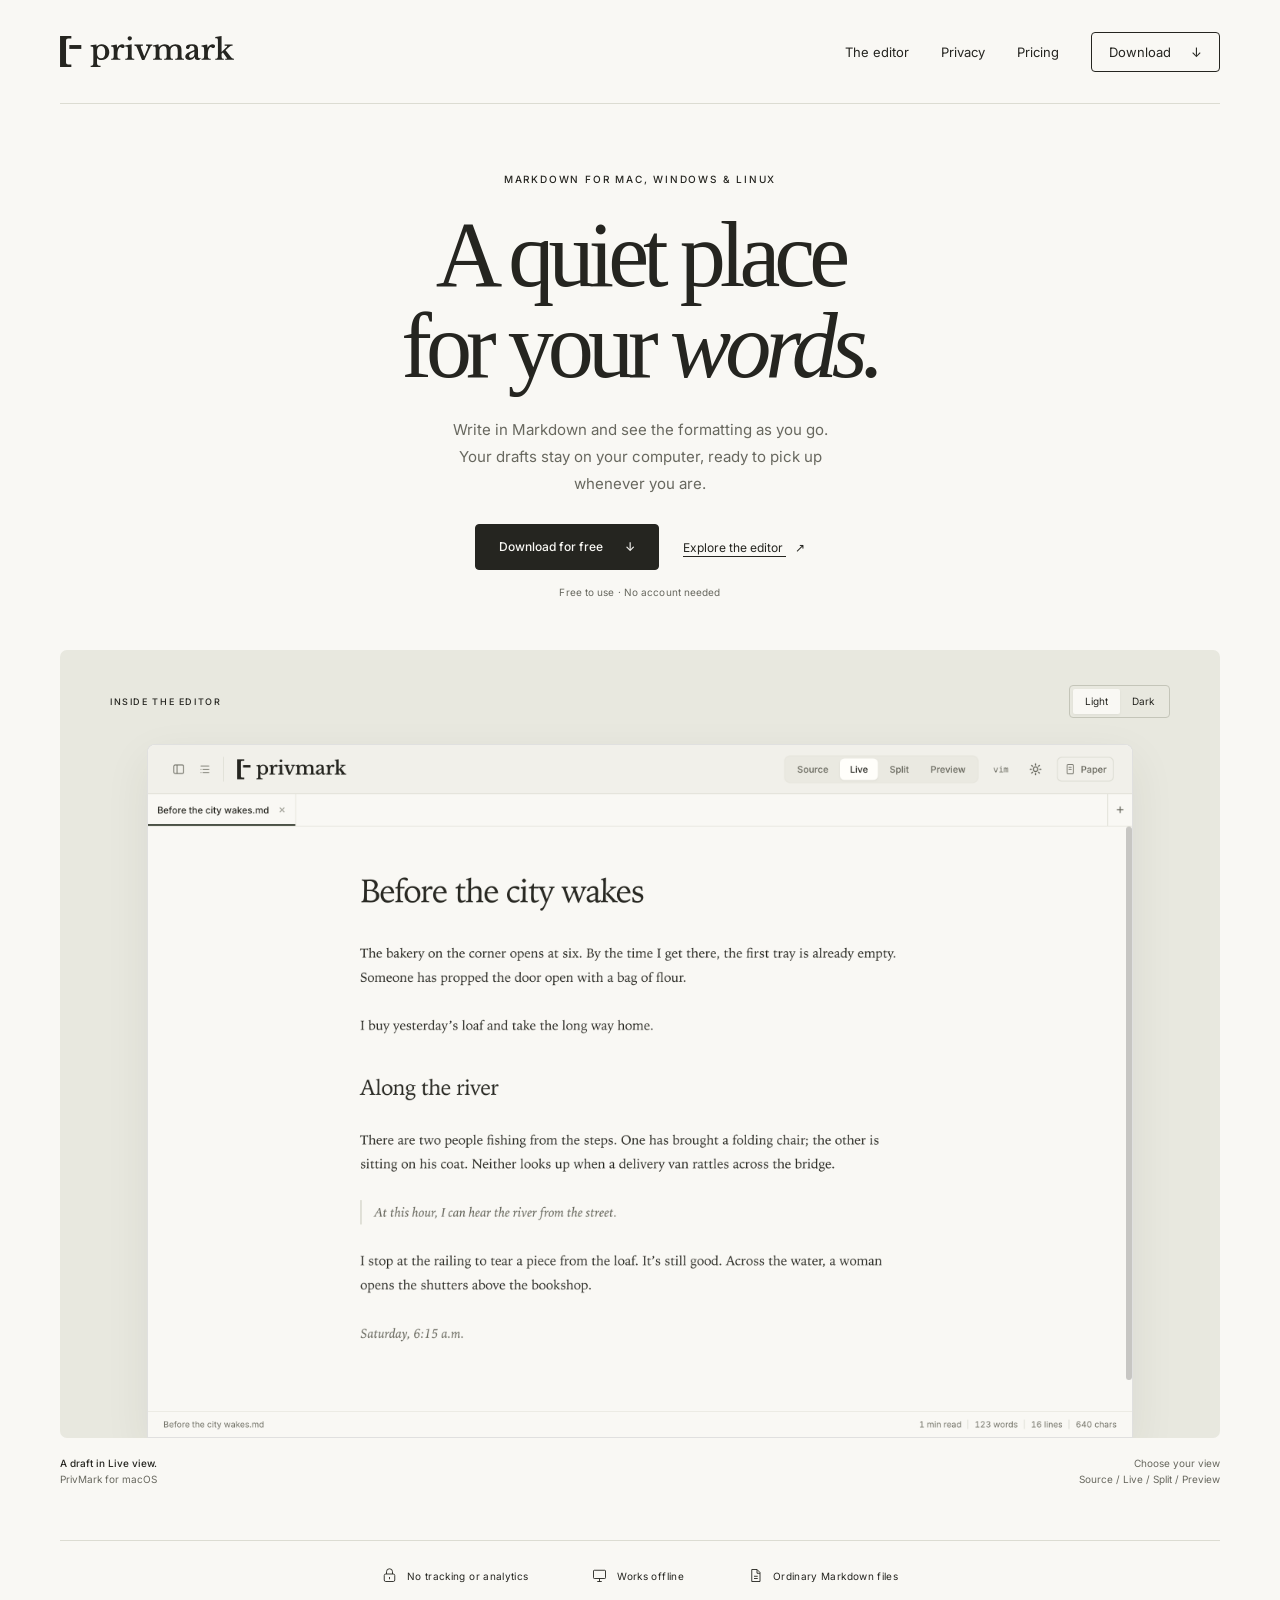
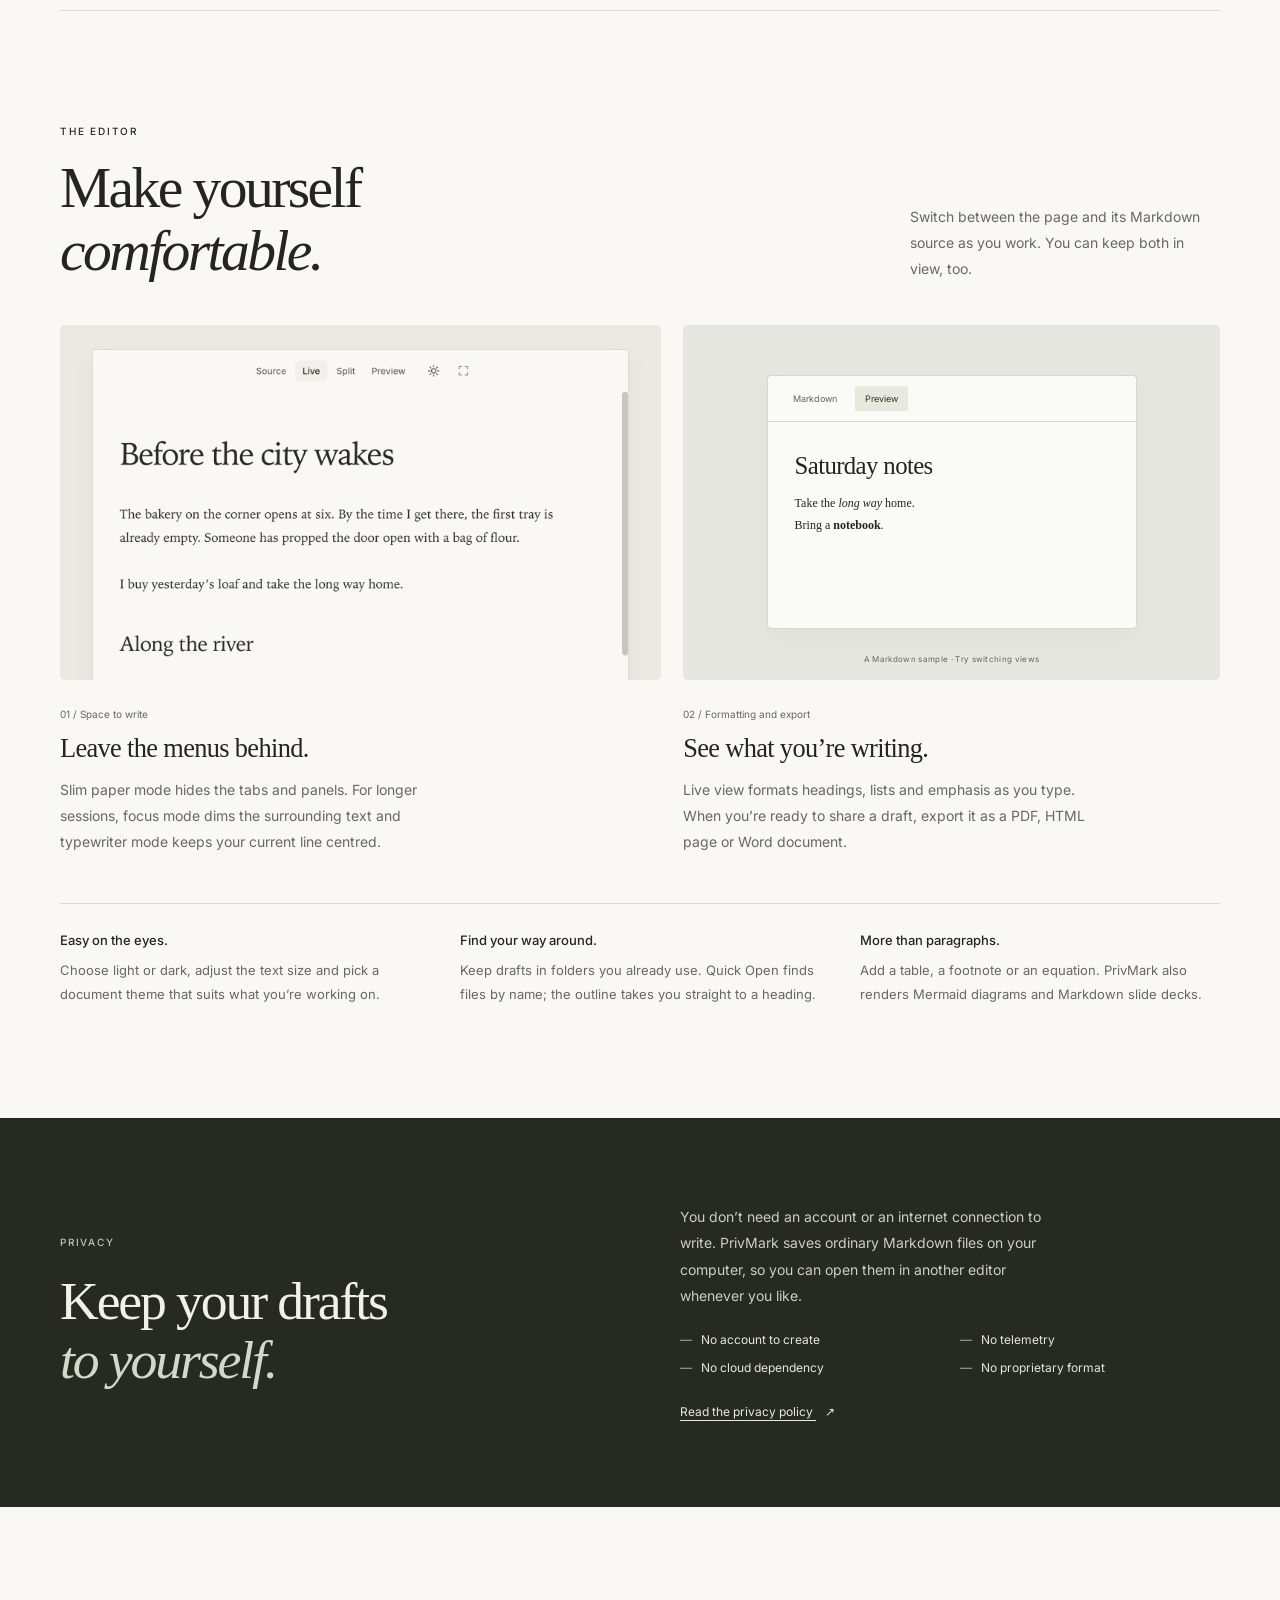
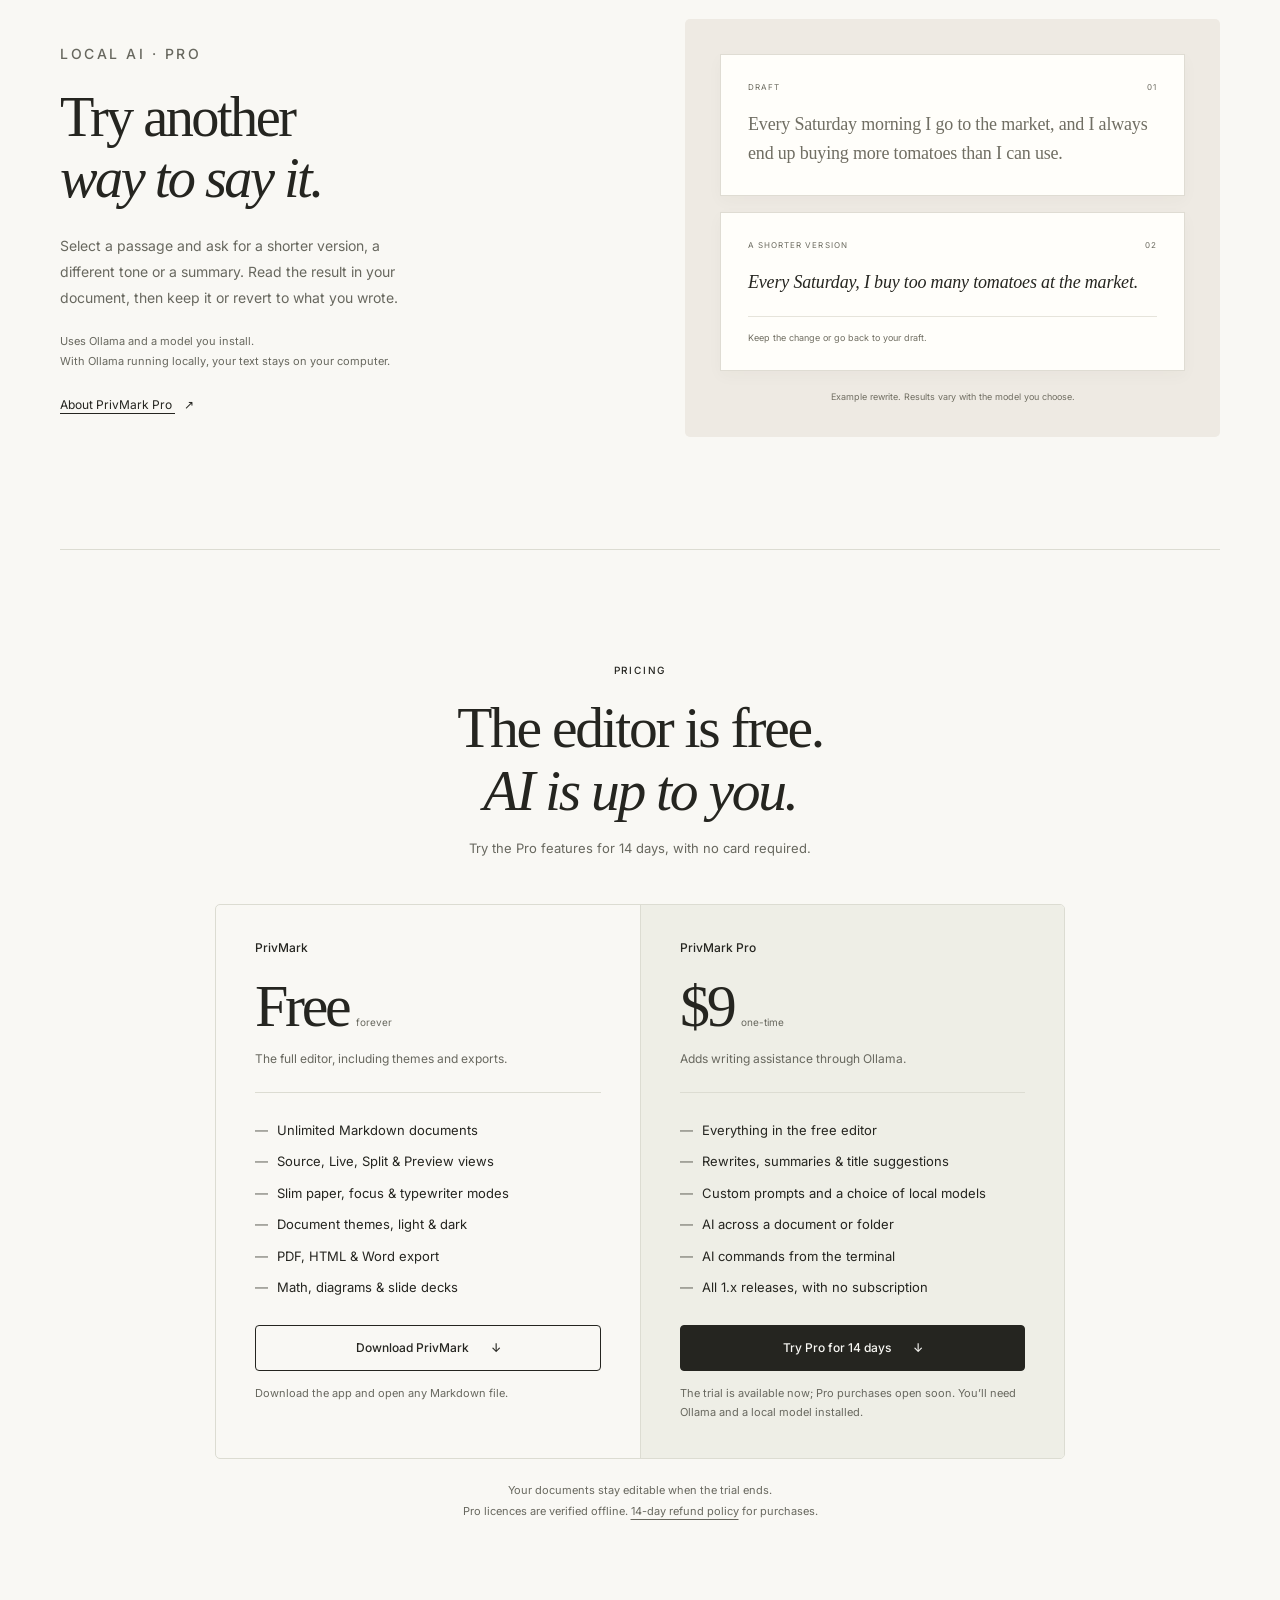
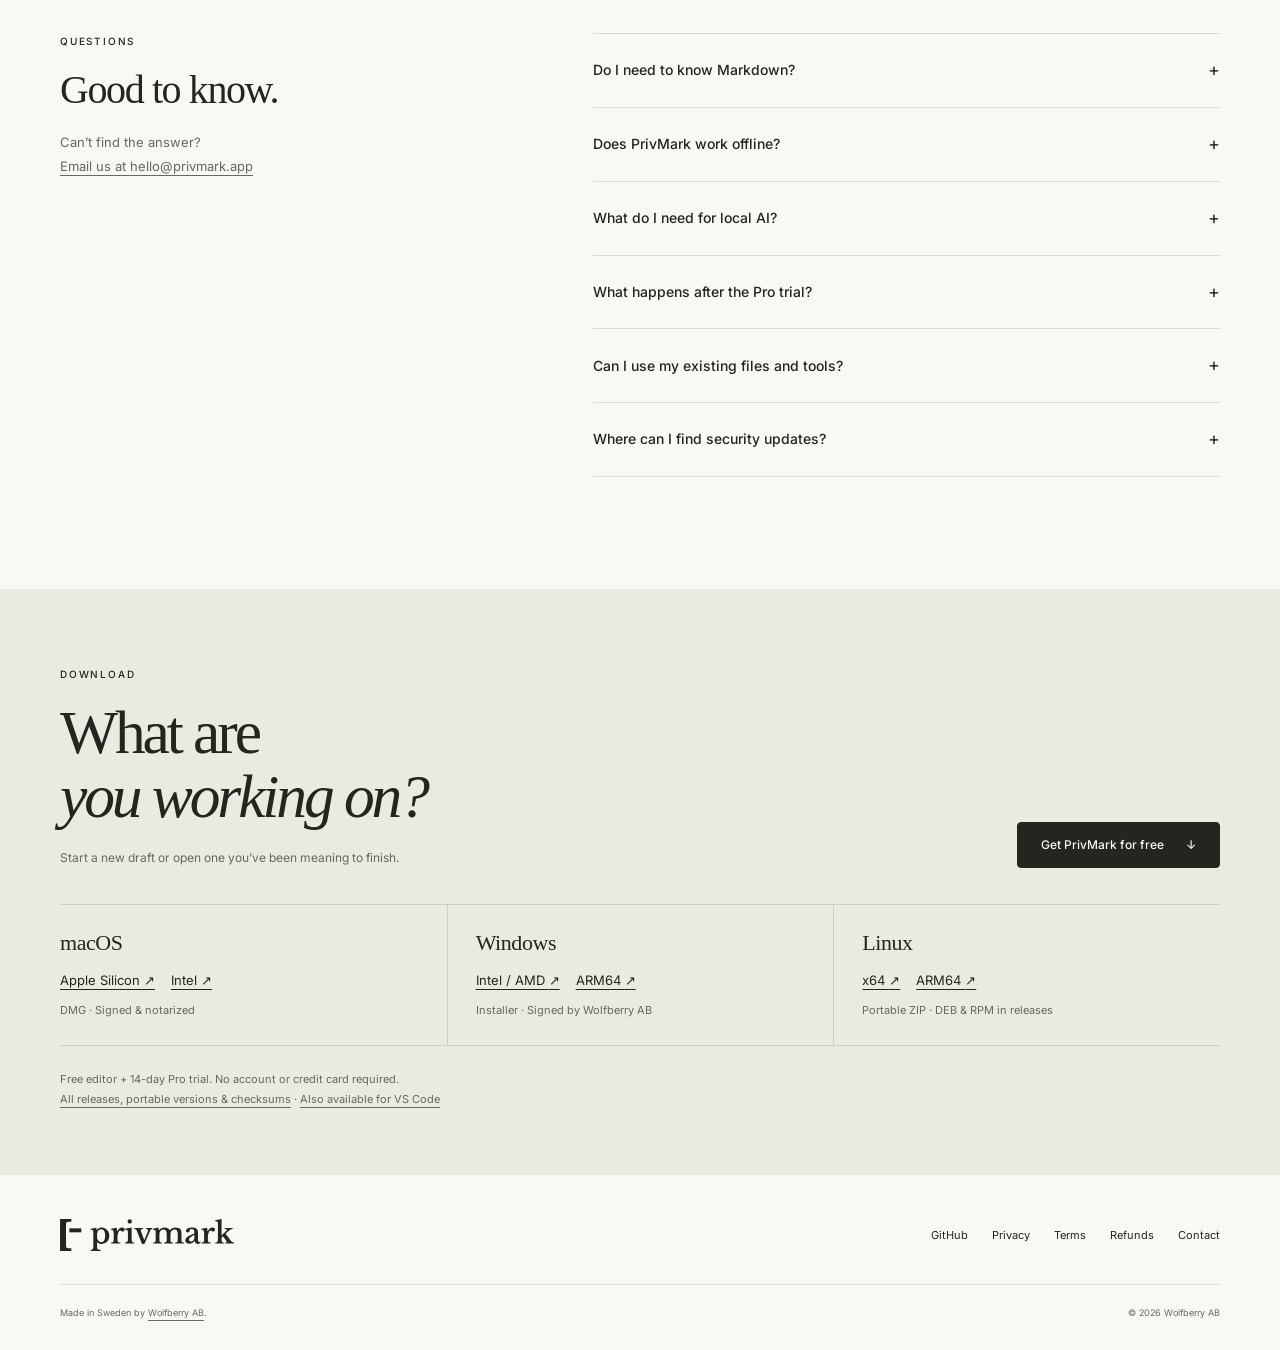
==== index.html @ 87a5cae6 "Sync public-repo from a2f15d739831266f4bbce74b3561d8403c4c623b" ====
<!DOCTYPE html>
<html lang="en">
<head>
  <meta charset="UTF-8">
  <meta name="viewport" content="width=device-width, initial-scale=1">
  <meta http-equiv="Content-Security-Policy" content="default-src 'self'; script-src 'self'; style-src 'self'; font-src 'self'; img-src 'self' data:; connect-src 'none'; base-uri 'self'; form-action 'self'; object-src 'none'">
  <meta name="referrer" content="strict-origin-when-cross-origin">
  <meta name="theme-color" content="#f9f8f4">
  <title>PrivMark — A quiet place for your words</title>
  <meta name="description" content="Write and edit Markdown in PrivMark, a free desktop editor for Mac, Windows and Linux. Live preview, PDF and Word export, and optional local AI. No account needed.">
  <!-- nosemgrep: html.security.audit.missing-integrity.missing-integrity -- Canonical metadata does not fetch a subresource. -->
  <link rel="canonical" href="https://privmark.app/">
  <link rel="icon" href="assets/favicon.svg" type="image/svg+xml">
  <link rel="icon" href="assets/favicon.ico" sizes="16x16 32x32 48x48">
  <link rel="apple-touch-icon" href="assets/apple-touch-icon.png" sizes="180x180">
  <link rel="stylesheet" href="assets/fonts.css">
  <link rel="stylesheet" href="assets/site.css">
  <link rel="preload" href="assets/fonts/inter-latin-400-normal.woff2" as="font" type="font/woff2" crossorigin>
  <meta property="og:type" content="website">
  <meta property="og:title" content="PrivMark — A quiet place for your words">
  <meta property="og:description" content="A free Markdown editor for Mac, Windows and Linux. See formatting as you write, keep your drafts on your computer, and export when you’re ready.">
  <meta property="og:url" content="https://privmark.app/">
  <meta property="og:image" content="https://privmark.app/assets/editor-social.png">
  <meta property="og:image:width" content="1200">
  <meta property="og:image:height" content="630">
  <meta property="og:image:alt" content="PrivMark in Live view on macOS, with a draft titled Before the city wakes.">
  <meta name="twitter:card" content="summary_large_image">
  <meta name="twitter:title" content="PrivMark — A quiet place for your words">
  <meta name="twitter:description" content="A free Markdown editor for Mac, Windows and Linux. See formatting as you write, keep your drafts on your computer, and export when you’re ready.">
  <meta name="twitter:image" content="https://privmark.app/assets/editor-social.png">
  <meta name="twitter:image:alt" content="PrivMark in Live view on macOS, with a draft titled Before the city wakes.">
  <script src="assets/site.js" defer></script>
</head>
<body>
  <a class="skip-link" href="#main">Skip to content</a>
  <header class="site-header wrap">
    <a class="wordmark" href="#" aria-label="PrivMark home"><img src="assets/privmark-logo.svg" alt="" width="174" height="32"></a>
    <nav class="header-links" aria-label="Main navigation">
      <a class="desktop-link" href="#writing">The editor</a>
      <a class="desktop-link" href="#privacy">Privacy</a>
      <a href="#pricing">Pricing</a>
      <a class="header-download" href="#download">Download <span aria-hidden="true">↓</span></a>
    </nav>
  </header>

  <main id="main">
    <section class="hero wrap" aria-labelledby="hero-title">
      <p class="eyebrow">Markdown for Mac, Windows &amp; Linux</p>
      <h1 id="hero-title">A quiet place<br>for your <em>words.</em></h1>
      <p class="intro">Write in Markdown and see the formatting as you go. Your drafts stay on your computer, ready to pick up whenever you are.</p>
      <div class="hero-actions">
        <a class="button" href="#download" data-primary-download><span data-download-label>Download for free</span><span aria-hidden="true">↓</span></a>
        <a class="text-link" href="#writing">Explore the editor <span aria-hidden="true">↗</span></a>
      </div>
      <p class="hero-note">Free to use · No account needed</p>
    </section>

    <figure class="product-figure wrap">
      <div class="product-stage" data-theme="light">
        <div class="stage-heading">
          <p class="eyebrow">Inside the editor</p>
          <div class="theme-controls" role="group" aria-label="Product screenshot appearance">
            <button type="button" data-editor-theme="light" aria-pressed="true" aria-controls="editor-image">Light</button>
            <button type="button" data-editor-theme="dark" aria-pressed="false" aria-controls="editor-image">Dark</button>
          </div>
        </div>
        <div class="editor-frame">
          <picture>
            <source id="editor-image-narrow" media="(max-width: 640px)" srcset="assets/editor-light-narrow.webp" width="640" height="800">
            <img id="editor-image" class="editor-image" src="assets/editor-light.webp" width="1280" height="900" fetchpriority="high" alt="PrivMark on macOS in light mode, editing Before the city wakes in Live view.">
          </picture>
        </div>
      </div>
      <figcaption class="product-caption">
        <span><strong>A draft in Live view.</strong><br>PrivMark for macOS</span>
        <span class="caption-right">Choose your view<br>Source / Live / Split / Preview</span>
      </figcaption>
    </figure>

    <div class="trust-strip wrap" aria-label="Made for your desktop">
      <p><svg viewBox="0 0 20 20" fill="none" stroke="currentColor" aria-hidden="true"><rect x="3" y="8" width="14" height="10" rx="2"/><path d="M6 8V5a4 4 0 0 1 8 0v3M10 12v3"/></svg>No tracking or analytics</p>
      <p><svg viewBox="0 0 20 20" fill="none" stroke="currentColor" aria-hidden="true"><rect x="2" y="3" width="16" height="11" rx="1"/><path d="M7 18h6M10 14v4"/></svg>Works offline</p>
      <p><svg viewBox="0 0 20 20" fill="none" stroke="currentColor" aria-hidden="true"><path d="M5 2h7l4 4v12H5zM12 2v5h4M8 11h5M8 14h5"/></svg>Ordinary Markdown files</p>
    </div>

    <section id="writing" class="section wrap" aria-labelledby="writing-title">
      <div class="section-heading">
        <div>
          <p class="eyebrow">The editor</p>
          <h2 id="writing-title">Make yourself<br><em>comfortable.</em></h2>
        </div>
        <p>Switch between the page and its Markdown source as you work. You can keep both in view, too.</p>
      </div>
      <div class="writing-grid">
        <article class="feature-story">
          <a class="feature-art paper-art" href="assets/paper-light.webp" aria-label="View the Slim paper screenshot at full size">
            <img src="assets/paper-light.webp" width="720" height="600" loading="lazy" alt="PrivMark in Slim paper mode, with a centred draft and only the view, appearance and exit controls above it.">
          </a>
          <div class="feature-copy">
            <p class="feature-number">01 / Space to write</p>
            <h3>Leave the menus behind.</h3>
            <p>Slim paper mode hides the tabs and panels. For longer sessions, focus mode dims the surrounding text and typewriter mode keeps your current line centred.</p>
          </div>
        </article>
        <article class="feature-story">
          <div class="feature-art modes-art">
            <div class="mode-paper">
              <div class="mode-tabs" role="group" aria-label="Writing sample format">
                <button type="button" data-sample-mode="source" aria-pressed="false" aria-controls="sample-source sample-preview">Markdown</button>
                <button type="button" data-sample-mode="preview" aria-pressed="true" aria-controls="sample-source sample-preview">Preview</button>
              </div>
              <div class="mode-content">
                <div id="sample-preview">
                  <h3>Saturday notes</h3>
                  <p>Take the <em>long way</em> home.</p>
                  <p>Bring a <strong>notebook</strong>.</p>
                </div>
                <div id="sample-source" hidden><pre># Saturday notes

Take the *long way* home.

Bring a **notebook**.</pre></div>
              </div>
            </div>
            <p class="sample-label">A Markdown sample · Try switching views</p>
          </div>
          <div class="feature-copy">
            <p class="feature-number">02 / Formatting and export</p>
            <h3>See what you’re writing.</h3>
            <p>Live view formats headings, lists and emphasis as you type. When you’re ready to share a draft, export it as a PDF, HTML page or Word document.</p>
          </div>
        </article>
      </div>
      <div class="small-features">
        <div><h3>Easy on the eyes.</h3><p>Choose light or dark, adjust the text size and pick a document theme that suits what you’re working on.</p></div>
        <div><h3>Find your way around.</h3><p>Keep drafts in folders you already use. Quick Open finds files by name; the outline takes you straight to a heading.</p></div>
        <div><h3>More than paragraphs.</h3><p>Add a table, a footnote or an equation. PrivMark also renders Mermaid diagrams and Markdown slide decks.</p></div>
      </div>
    </section>

    <section id="privacy" class="privacy-section" aria-labelledby="privacy-title">
      <div class="privacy-inner wrap">
        <div>
          <p class="eyebrow">Privacy</p>
          <h2 id="privacy-title">Keep your drafts<br><em>to yourself.</em></h2>
        </div>
        <div class="privacy-copy">
          <p>You don’t need an account or an internet connection to write. PrivMark saves ordinary Markdown files on your computer, so you can open them in another editor whenever you like.</p>
          <ul class="privacy-facts">
            <li>No account to create</li>
            <li>No telemetry</li>
            <li>No cloud dependency</li>
            <li>No proprietary format</li>
          </ul>
          <a class="text-link" href="privacy-policy.html">Read the privacy policy <span aria-hidden="true">↗</span></a>
        </div>
      </div>
    </section>

    <section class="section ai-section wrap" aria-labelledby="ai-title">
      <div class="ai-copy">
        <p class="eyebrow">Local AI · Pro</p>
        <h2 id="ai-title">Try another<br><em>way to say it.</em></h2>
        <p>Select a passage and ask for a shorter version, a different tone or a summary. Read the result in your document, then keep it or revert to what you wrote.</p>
        <p class="ai-note">Uses Ollama and a model you install.<br>With Ollama running locally, your text stays on your computer.</p>
        <a class="text-link" href="#pricing">About PrivMark Pro <span aria-hidden="true">↗</span></a>
      </div>
      <figure class="rewrite-art">
        <div class="rewrite-card">
          <div class="rewrite-label"><span>Draft</span><span>01</span></div>
          <p>Every Saturday morning I go to the market, and I always end up buying more tomatoes than I can use.</p>
        </div>
        <div class="rewrite-card rewrite-result">
          <div class="rewrite-label"><span>A shorter version</span><span>02</span></div>
          <p>Every Saturday, I buy too many tomatoes at the market.</p>
          <div class="rewrite-foot">Keep the change or go back to your draft.</div>
        </div>
        <figcaption class="rewrite-caption">Example rewrite. Results vary with the model you choose.</figcaption>
      </figure>
    </section>

    <section id="pricing" class="section pricing-section wrap" aria-labelledby="pricing-title">
      <span id="buy"></span>
      <div class="pricing-head">
        <p class="eyebrow">Pricing</p>
        <h2 id="pricing-title">The editor is free.<br><em>AI is up to you.</em></h2>
        <p>Try the Pro features for 14 days, with no card required.</p>
      </div>
      <div class="pricing-grid">
        <article class="price-card">
          <h3 class="price-title">PrivMark</h3>
          <p class="price">Free<small>forever</small></p>
          <p class="price-sub">The full editor, including themes and exports.</p>
          <ul class="price-list">
            <li>Unlimited Markdown documents</li>
            <li>Source, Live, Split &amp; Preview views</li>
            <li>Slim paper, focus &amp; typewriter modes</li>
            <li>Document themes, light &amp; dark</li>
            <li>PDF, HTML &amp; Word export</li>
            <li>Math, diagrams &amp; slide decks</li>
          </ul>
          <a class="button button-secondary" href="#download">Download PrivMark <span aria-hidden="true">↓</span></a>
          <p class="price-foot">Download the app and open any Markdown file.</p>
        </article>
        <article class="price-card" id="buy-pro">
          <h3 class="price-title">PrivMark Pro</h3>
          <p class="price">$9<small>one-time</small></p>
          <p class="price-sub">Adds writing assistance through Ollama.</p>
          <ul class="price-list">
            <li>Everything in the free editor</li>
            <li>Rewrites, summaries &amp; title suggestions</li>
            <li>Custom prompts and a choice of local models</li>
            <li>AI across a document or folder</li>
            <li>AI commands from the terminal</li>
            <li>All 1.x releases, with no subscription</li>
          </ul>
          <!-- Replace the trial CTA with the verified Polar checkout when sales open. -->
          <a class="button" href="#download">Try Pro for 14 days <span aria-hidden="true">↓</span></a>
          <p class="price-foot">The trial is available now; Pro purchases open soon. You’ll need Ollama and a local model installed.</p>
        </article>
      </div>
      <p class="pricing-detail">Your documents stay editable when the trial ends.<br>Pro licences are verified offline. <a href="refund.html">14-day refund policy</a> for purchases.</p>
    </section>

    <section class="section faq-section wrap" aria-labelledby="faq-title">
      <div class="faq-title">
        <p class="eyebrow">Questions</p>
        <h2 id="faq-title">Good to know.</h2>
        <p>Can’t find the answer?<br><a href="mailto:hello@privmark.app">Email us at hello@privmark.app</a></p>
      </div>
      <div class="faq-list">
        <details>
          <summary>Do I need to know Markdown?</summary>
          <p>A few basics help: <code># Heading</code> makes a heading, <code>*text*</code> adds italics and <code>- item</code> starts a list. Live view shows the formatting as you type. Switch to Source or Split whenever you want to see the markup.</p>
        </details>
        <details>
          <summary>Does PrivMark work offline?</summary>
          <p>Yes. You can write, edit and export without an internet connection. Automatic update checks can be turned off in Settings → Updates. Pro licences are checked on your computer and don’t need an activation server.</p>
        </details>
        <details>
          <summary>What do I need for local AI?</summary>
          <p>Install <a href="https://ollama.com/">Ollama</a> on your computer, download a model and open PrivMark’s AI panel. You’ll need Pro or the included 14-day trial. Downloading a model requires internet access; running it locally doesn’t. Speed and memory use depend on your model and computer.</p>
        </details>
        <details>
          <summary>What happens after the Pro trial?</summary>
          <p>You can keep writing, using themes and exporting documents for free. The AI features need a Pro licence once the trial ends. Pro purchases open soon at a one-time price of $9, covering all PrivMark 1.x releases.</p>
        </details>
        <details>
          <summary>Can I use my existing files and tools?</summary>
          <p>Yes. Open a Markdown file or a whole folder; there’s nothing to import or convert. PrivMark also has Vim keybindings, a <a href="https://marketplace.visualstudio.com/items?itemName=Wolfberry.privmark-markdown-editor">VS Code extension</a> and command-line tools for rendering documents, reading outlines and running Pro AI commands.</p>
        </details>
        <details id="security">
          <summary>Where can I find security updates?</summary>
          <p>Releases include SHA256 checksums. Windows installers are signed by Wolfberry AB; macOS builds are signed and notarized. If you disable automatic updates, follow the <a href="https://github.com/wolfberry-ab/privmark/security/advisories">security advisories</a> or <a href="https://github.com/wolfberry-ab/privmark/releases.atom">release feed</a>. Report a vulnerability to <a href="mailto:hello@privmark.app">hello@privmark.app</a>; we aim to acknowledge reports within 72 hours. Machine-readable contact details are in <a href=".well-known/security.txt">security.txt</a>.</p>
        </details>
      </div>
    </section>

    <section id="download" class="download-section" aria-labelledby="download-title">
      <div class="wrap">
        <div class="download-top">
          <div>
            <p class="eyebrow">Download</p>
            <h2 id="download-title">What are<br><em>you working on?</em></h2>
            <p>Start a new draft or open one you’ve been meaning to finish.</p>
          </div>
          <a class="button" href="https://github.com/wolfberry-ab/privmark/releases/latest">Get PrivMark for free <span aria-hidden="true">↓</span></a>
        </div>
        <div class="download-platforms">
          <div class="download-platform">
            <h3>macOS</h3>
            <ul>
              <li><a href="https://github.com/wolfberry-ab/privmark/releases/download/v1.17.0/PrivMark-darwin-arm64-1.17.0.dmg" data-asset="mac-arm">Apple Silicon <span aria-hidden="true">↗</span></a></li>
              <li><a href="https://github.com/wolfberry-ab/privmark/releases/download/v1.17.0/PrivMark-darwin-x64-1.17.0.dmg" data-asset="mac-intel">Intel <span aria-hidden="true">↗</span></a></li>
            </ul>
            <p>DMG · Signed &amp; notarized</p>
          </div>
          <div class="download-platform">
            <h3>Windows</h3>
            <ul>
              <li><a href="https://github.com/wolfberry-ab/privmark/releases/download/v1.17.0/PrivMark-Setup-1.17.0-x64.exe" data-asset="windows-x64">Intel / AMD <span aria-hidden="true">↗</span></a></li>
              <li><a href="https://github.com/wolfberry-ab/privmark/releases/download/v1.17.0/PrivMark-Setup-1.17.0-arm64.exe" data-asset="windows-arm">ARM64 <span aria-hidden="true">↗</span></a></li>
            </ul>
            <p>Installer · Signed by Wolfberry AB</p>
          </div>
          <div class="download-platform">
            <h3>Linux</h3>
            <ul>
              <li><a href="https://github.com/wolfberry-ab/privmark/releases/download/v1.17.0/PrivMark-linux-x64-1.17.0.zip" data-asset="linux-x64">x64 <span aria-hidden="true">↗</span></a></li>
              <li><a href="https://github.com/wolfberry-ab/privmark/releases/download/v1.17.0/PrivMark-linux-arm64-1.17.0.zip" data-asset="linux-arm">ARM64 <span aria-hidden="true">↗</span></a></li>
            </ul>
            <p>Portable ZIP · DEB &amp; RPM in releases</p>
          </div>
        </div>
        <p class="download-fineprint">Free editor + 14-day Pro trial. No account or credit card required.<br><a href="https://github.com/wolfberry-ab/privmark/releases">All releases, portable versions &amp; checksums</a> · <a href="https://marketplace.visualstudio.com/items?itemName=Wolfberry.privmark-markdown-editor">Also available for VS Code</a></p>
      </div>
    </section>
  </main>

  <footer class="site-footer wrap">
    <div class="footer-main">
      <a class="wordmark" href="#" aria-label="PrivMark home"><img src="assets/privmark-logo.svg" alt="" width="174" height="32"></a>
      <nav class="footer-links" aria-label="Footer navigation">
        <a href="https://github.com/wolfberry-ab/privmark">GitHub</a>
        <a href="privacy-policy.html">Privacy</a>
        <a href="terms.html">Terms</a>
        <a href="refund.html">Refunds</a>
        <a href="mailto:hello@privmark.app">Contact</a>
      </nav>
    </div>
    <div class="footer-bottom">
      <p>Made in Sweden by <a href="https://wolfberry.se">Wolfberry AB</a>.</p>
      <p>© 2026 Wolfberry AB</p>
    </div>
  </footer>
</body>
</html>
---- assets/fonts.css ----
@font-face {
  font-family: Inter;
  font-style: normal;
  font-weight: 400;
  font-display: swap;
  src: url('fonts/inter-latin-400-normal.woff2') format('woff2');
}
@font-face {
  font-family: Inter;
  font-style: normal;
  font-weight: 500;
  font-display: swap;
  src: url('fonts/inter-latin-500-normal.woff2') format('woff2');
}
@font-face {
  font-family: Inter;
  font-style: normal;
  font-weight: 600;
  font-display: swap;
  src: url('fonts/inter-latin-600-normal.woff2') format('woff2');
}

@font-face {
  font-family: Inter;
  font-style: normal;
  font-weight: 700;
  font-display: swap;
  src: url('fonts/inter-latin-700-normal.woff2') format('woff2');
}
---- assets/site.css ----
:root {
  color-scheme: light;
  --paper: #f9f8f4;
  --ink: #252520;
  --muted: #68685f;
  --line: #dcdcd2;
  --wash: #eeeee7;
  --serif: 'Iowan Old Style', 'Palatino Linotype', 'Book Antiqua', Georgia, serif;
  --sans: Inter, -apple-system, BlinkMacSystemFont, 'Segoe UI', sans-serif;
}

* { box-sizing: border-box; }
html { scroll-behavior: smooth; scroll-padding-top: 28px; }
body { margin: 0; background: var(--paper); color: var(--ink); font-family: var(--sans); -webkit-font-smoothing: antialiased; }
button, select, input { font: inherit; }
button, a { -webkit-tap-highlight-color: transparent; }
button { color: inherit; }
a { color: inherit; text-decoration-thickness: 1px; text-underline-offset: 4px; }
button { cursor: pointer; }
img, svg { display: block; max-width: 100%; }
figure, p, h1, h2, h3 { margin: 0; }
::selection { background: #dcded1; color: #252520; }
:focus-visible { outline: 2px solid var(--ink); outline-offset: 5px; }
[hidden] { display: none !important; }
.wrap { width: min(1160px, calc(100% - 96px)); margin-inline: auto; }
.eyebrow { font-size: .625rem; font-weight: 500; letter-spacing: .18em; line-height: 1.6; text-transform: uppercase; }
.serif { font-family: var(--serif); font-weight: 400; }
.muted { color: var(--muted); }
.skip-link { position: absolute; left: 24px; top: -80px; padding: 14px 20px; background: var(--ink); color: var(--paper); z-index: 20; }
.skip-link:focus { top: 16px; }

.site-header { min-height: 104px; display: flex; align-items: center; justify-content: space-between; border-bottom: 1px solid var(--line); gap: 32px; }
.wordmark { display: inline-flex; align-items: center; flex-shrink: 0; min-height: 44px; padding-block: 6px; text-decoration: none; }
.wordmark img { width: 174px; height: auto; }
.header-links { display: flex; align-items: center; gap: 32px; font-size: .8125rem; }
.header-links a { text-decoration: none; }
.header-links a:hover { text-decoration: underline; }
.header-links .header-download { border: 1px solid var(--ink); padding: 11px 17px; border-radius: 4px; }
.header-download span { margin-left: 16px; }

.hero { padding-block: 67px 52px; text-align: center; }
.hero h1 { font-family: var(--serif); font-weight: 400; font-size: clamp(4.3rem, 7.2vw, 6.75rem); line-height: .99; letter-spacing: -.065em; margin: 23px 0 24px; }
.hero h1 em { font-weight: 400; }
.hero .intro { font-size: .9375rem; line-height: 1.8; color: var(--muted); max-width: 390px; margin-inline: auto; }
.hero-actions { display: flex; align-items: center; justify-content: center; gap: 24px; margin-top: 27px; }
.button { display: inline-flex; align-items: center; justify-content: center; gap: 22px; min-height: 46px; padding: 13px 23px; border-radius: 4px; font-size: .75rem; font-weight: 500; line-height: 1.5; text-decoration: none; border: 1px solid var(--ink); background: var(--ink); color: var(--paper); transition: background-color .15s ease, transform .15s ease; }
.button:hover { background: #414139; transform: translateY(-1px); }
.button-secondary { background: transparent; color: var(--ink); }
.button-secondary:hover { background: #eaeae2; }
.text-link { font-size: .75rem; line-height: 1.6; }
.text-link span { display: inline-block; margin-left: 9px; }
.hero-note { font-size: .625rem; color: var(--muted); margin-top: 16px; letter-spacing: .01em; }

.product-stage { background: #e8e8df; padding: 35px 50px 0; border-radius: 7px; overflow: hidden; position: relative; }
.stage-heading { display: flex; justify-content: space-between; align-items: center; margin-bottom: 26px; }
.stage-heading .eyebrow { font-size: .5625rem; }
.theme-controls { display: flex; align-items: center; padding: 3px; border: 1px solid #c4c5b9; border-radius: 4px; }
.theme-controls button { background: transparent; border: 0; border-radius: 2px; font-size: .625rem; line-height: 1.5; padding: 5px 12px; }
.theme-controls button[aria-pressed='true'] { background: var(--paper); box-shadow: 0 1px 3px #2525200d; }
.editor-frame { max-width: 986px; margin: 0 auto; border: 1px solid #24252024; border-radius: 8px 8px 0 0; box-shadow: 0 16px 45px #35362914; overflow: hidden; background: white; }
.editor-image { width: 100%; height: auto; }
.editor-frame picture { display: block; }
.product-stage[data-theme='dark'] { background: #ddddD3; }
.product-caption { display: flex; justify-content: space-between; gap: 24px; padding: 17px 0; font-size: .625rem; color: var(--muted); line-height: 1.6; }
.product-caption strong { color: var(--ink); font-weight: 500; }
.product-caption .caption-right { text-align: right; }
.trust-strip { padding-block: 27px; display: flex; justify-content: center; gap: 64px; border-block: 1px solid var(--line); margin-top: 36px; }
.trust-strip p { font-size: .625rem; letter-spacing: .035em; display: flex; align-items: center; gap: 10px; }
.trust-strip svg { width: 15px; height: 15px; stroke-width: 1.2; }

.section { padding-block: 112px; }
.section-heading { display: flex; justify-content: space-between; align-items: flex-end; gap: 48px; margin-bottom: 43px; }
.section-heading h2 { font-family: var(--serif); font-size: clamp(2.5rem, 4.5vw, 4rem); font-weight: 400; letter-spacing: -.045em; line-height: 1.08; margin-top: 18px; }
.section-heading > p { max-width: 310px; font-size: .875rem; line-height: 1.85; color: var(--muted); }
.writing-grid { display: grid; grid-template-columns: 1.12fr 1fr; gap: 22px; }
.feature-story { min-width: 0; }
.feature-art { height: 355px; display: flex; align-items: center; justify-content: center; overflow: hidden; border-radius: 5px; position: relative; }
.paper-art { background: #eae9e2; padding: 24px 32px 0; align-items: flex-start; }
.paper-art img { width: 100%; height: auto; border: 1px solid var(--line); border-radius: 4px 4px 0 0; box-shadow: 0 8px 24px #3332210a; }
.modes-art { background: #e6e7e0; padding: 42px; }
.mode-paper { width: 100%; max-width: 370px; background: #fafbf6; box-shadow: 0 8px 24px #3332210a; border: 1px solid #d5d7cc; border-radius: 4px; }
.mode-tabs { display: flex; border-bottom: 1px solid #d5d7cc; padding: 10px 15px; gap: 8px; }
.mode-tabs button { border: 0; background: transparent; color: #62675c; font-size: .5625rem; padding: 7px 10px; border-radius: 2px; }
.mode-tabs button[aria-pressed='true'] { background: #e7e9df; color: #30372b; }
.mode-content { min-height: 206px; padding: 29px 27px; }
.mode-content h3 { font: 400 1.55rem/1.2 var(--serif); letter-spacing: -.025em; margin-bottom: 12px; }
.mode-content p { font: .75rem/1.8 var(--serif); }
.mode-content pre { margin: 0; font: .625rem/1.9 ui-monospace, SFMono-Regular, monospace; white-space: pre-wrap; }
.mode-content strong { font-weight: 600; }
.sample-label { position: absolute; bottom: 16px; left: 0; right: 0; text-align: center; font-size: .5rem; letter-spacing: .04em; color: #62675c; }
.feature-copy { padding: 25px 0 0; }
.feature-copy .feature-number { font-size: .625rem; color: var(--muted); margin-bottom: 10px; }
.feature-copy h3 { font: 400 1.65rem/1.2 var(--serif); letter-spacing: -.025em; margin-bottom: 12px; }
.feature-copy p { font-size: .875rem; line-height: 1.85; color: var(--muted); max-width: 405px; }
.small-features { display: grid; grid-template-columns: repeat(3, 1fr); gap: 40px; border-top: 1px solid var(--line); margin-top: 48px; padding-top: 28px; }
.small-features h3 { font-size: .8125rem; font-weight: 500; margin-bottom: 10px; }
.small-features p { font-size: .8125rem; color: var(--muted); line-height: 1.85; }

.privacy-section { background: #272923; color: #f2f1e9; padding-block: 86px; }
.privacy-inner { display: grid; grid-template-columns: 1fr 1fr; gap: 80px; align-items: center; }
.privacy-section .eyebrow { color: #c4c5ba; }
.privacy-section h2 { font: 400 clamp(2.7rem, 4.2vw, 3.8rem)/1.1 var(--serif); letter-spacing: -.04em; margin-top: 22px; }
.privacy-section h2 em { font-weight: 400; color: #d5d8c8; }
.privacy-copy > p { color: #cecec2; font-size: .875rem; line-height: 1.9; max-width: 385px; }
.privacy-facts { list-style: none; padding: 0; margin: 22px 0 25px; display: grid; grid-template-columns: 1fr 1fr; gap: 13px 20px; }
.privacy-facts li { font-size: .75rem; color: #e7e7db; }
.privacy-facts li::before { content: '—'; color: #a8ad98; margin-right: 9px; }
.privacy-section a { color: #e8e8dd; }
.privacy-section :focus-visible { outline-color: #f9f8f4; }

.ai-section { display: grid; grid-template-columns: 1fr 1fr; gap: 90px; align-items: center; }
.ai-copy h2 { font: 400 clamp(2.6rem, 4.4vw, 3.9rem)/1.08 var(--serif); letter-spacing: -.045em; margin: 20px 0 24px; }
.ai-copy > p { font-size: .875rem; color: var(--muted); line-height: 1.85; max-width: 355px; }
.ai-copy .ai-note { font-size: .6875rem; margin: 20px 0 22px; }
.rewrite-art { background: #eeeae3; padding: 35px; border-radius: 5px; }
.rewrite-card { background: #fffefa; border: 1px solid #dfdcd3; padding: 27px; box-shadow: 0 5px 15px #3c352908; }
.rewrite-card + .rewrite-card { margin-top: 16px; }
.rewrite-label { display: flex; align-items: center; justify-content: space-between; gap: 15px; color: #6c6b60; font-size: .5rem; letter-spacing: .13em; text-transform: uppercase; margin-bottom: 18px; }
.rewrite-card p { font: 1.125rem/1.6 var(--serif); letter-spacing: -.01em; }
.rewrite-card:first-child p { color: #706e63; }
.rewrite-result p { font-style: italic; }
.rewrite-foot { margin-top: 19px; padding-top: 15px; border-top: 1px solid #e6e4db; font-size: .5625rem; color: #706e62; }
.rewrite-caption { text-align: center; font-size: .5625rem; color: #706e62; margin-top: 20px; }

.pricing-section { border-top: 1px solid var(--line); }
.pricing-head { text-align: center; margin-bottom: 45px; }
.pricing-head h2 { font: 400 clamp(2.6rem, 4.5vw, 4rem)/1.1 var(--serif); letter-spacing: -.04em; margin: 18px 0 15px; }
.pricing-head > p:last-child { font-size: .8125rem; color: var(--muted); line-height: 1.7; }
.pricing-grid { display: grid; grid-template-columns: 1fr 1fr; max-width: 850px; margin-inline: auto; border: 1px solid var(--line); border-radius: 5px; overflow: hidden; }
.price-card { padding: 35px 39px; display: flex; flex-direction: column; }
.price-card + .price-card { border-left: 1px solid var(--line); background: #eeeee6; }
.price-title { font-size: .75rem; font-weight: 500; margin-bottom: 21px; }
.price { font-family: var(--serif); font-size: 3.75rem; letter-spacing: -.055em; line-height: 1; }
.price small { font-family: var(--sans); font-size: .625rem; letter-spacing: 0; color: var(--muted); margin-left: 8px; }
.price-sub { color: var(--muted); font-size: .75rem; margin-top: 13px; line-height: 1.7; }
.price-list { padding: 22px 0; margin: 22px 0 0; border-top: 1px solid var(--line); list-style: none; }
.price-list li { font-size: .8125rem; line-height: 1.65; padding-block: 5px; }
.price-list li::before { content: '—'; margin-right: 9px; color: var(--muted); }
.price-card .button { margin-top: auto; }
.price-foot { min-height: 39px; font-size: .6875rem; color: var(--muted); line-height: 1.7; margin-top: 13px; }
.pricing-detail { text-align: center; font-size: .6875rem; color: var(--muted); line-height: 1.85; margin-top: 21px; }

.faq-section { display: grid; grid-template-columns: .85fr 1.15fr; gap: 70px; padding-top: 0; }
.faq-title h2 { font: 400 2.5rem/1.15 var(--serif); letter-spacing: -.035em; margin: 18px 0; }
.faq-title > p:last-child { font-size: .8125rem; color: var(--muted); line-height: 1.8; }
.faq-list details { border-top: 1px solid var(--line); }
.faq-list details:last-child { border-bottom: 1px solid var(--line); }
.faq-list summary { list-style: none; cursor: pointer; display: flex; justify-content: space-between; align-items: center; gap: 25px; padding-block: 22px; font-size: .875rem; font-weight: 500; line-height: 1.6; }
.faq-list summary::-webkit-details-marker { display: none; }
.faq-list summary::after { content: '+'; font-size: 1.125rem; font-weight: 400; }
.faq-list details[open] summary::after { content: '−'; }
.faq-list details > p, .faq-list details > ul { font-size: .8125rem; color: var(--muted); line-height: 1.9; padding: 0 25px 22px 0; margin: 0; }
.faq-list details > ul { padding-left: 18px; }
.faq-list code { font-size: .6875rem; overflow-wrap: anywhere; }

.download-section { background: #eaeae1; padding-block: 77px 65px; }
.download-top { display: flex; align-items: flex-end; justify-content: space-between; gap: 40px; margin-bottom: 36px; }
.download-top h2 { font: 400 clamp(2.7rem, 4.8vw, 4.5rem)/1.05 var(--serif); letter-spacing: -.05em; margin: 18px 0; }
.download-top p:last-child { color: var(--muted); font-size: .75rem; line-height: 1.8; }
.download-platforms { display: grid; grid-template-columns: repeat(3, 1fr); border-block: 1px solid #cecec2; }
.download-platform { padding: 25px 28px 25px 0; }
.download-platform + .download-platform { padding-left: 28px; border-left: 1px solid #cecec2; }
.download-platform h3 { font: 400 1.375rem/1.2 var(--serif); letter-spacing: -.02em; margin-bottom: 12px; }
.download-platform ul { display: flex; flex-wrap: wrap; gap: 10px 16px; padding: 0; list-style: none; margin: 0; }
.download-platform a { font-size: .8125rem; line-height: 1.7; }
.download-platform p { margin-top: 11px; font-size: .6875rem; color: var(--muted); line-height: 1.6; }
.download-fineprint { margin-top: 23px; font-size: .6875rem; line-height: 1.9; color: var(--muted); }

.site-footer { padding-block: 38px 28px; }
.footer-main { display: flex; align-items: center; justify-content: space-between; gap: 30px; }
.footer-links { display: flex; gap: 24px; flex-wrap: wrap; }
.footer-links a { font-size: .6875rem; text-decoration: none; }
.footer-links a:hover { text-decoration: underline; }
.footer-bottom { display: flex; justify-content: space-between; gap: 25px; margin-top: 27px; padding-top: 20px; border-top: 1px solid var(--line); color: var(--muted); font-size: .5625rem; line-height: 1.8; }

@media (min-width: 1600px) {
  .wrap { width: min(1240px, calc(100% - 120px)); }
  .hero { padding-top: 82px; }
}
@media (max-width: 900px) {
  .wrap { width: calc(100% - 64px); }
  .header-links { gap: 24px; }
  .section { padding-block: 80px; }
  .section-heading { gap: 35px; }
  .section-heading > p { max-width: 240px; }
  .product-stage { padding-inline: 28px; }
  .trust-strip { gap: 30px; }
  .feature-art { height: 300px; }
  .paper-art { padding-inline: 20px; }
  .modes-art { padding: 23px; }
  .mode-tabs { gap: 0; }
  .mode-content { padding: 25px 20px; }
  .privacy-inner { gap: 45px; }
  .privacy-facts { grid-template-columns: 1fr; }
  .ai-section { gap: 45px; }
  .rewrite-art { padding: 25px; }
  .rewrite-card { padding: 23px; }
  .price-card { padding: 30px; }
  .faq-section { padding-top: 0; gap: 45px; }
}
@media (max-width: 640px) {
  html { scroll-padding-top: 20px; }
  .wrap { width: calc(100% - 40px); }
  .site-header { min-height: 80px; gap: 16px; }
  .wordmark img { width: 132px; }
  .header-links { gap: 17px; font-size: .6875rem; }
  .header-links .desktop-link { display: none; }
  .header-links .header-download { padding: 9px 12px; }
  .header-download span { margin-left: 7px; }
  .hero { padding-block: 48px 35px; }
  .hero h1 { font-size: clamp(3.6rem, 12.6vw, 5rem); margin-block: 21px; letter-spacing: -.065em; }
  .hero .intro { font-size: .8125rem; max-width: 290px; line-height: 1.8; }
  .hero-actions { gap: 19px; margin-top: 25px; }
  .button { padding-inline: 17px; font-size: .6875rem; min-height: 45px; gap: 14px; }
  .text-link { font-size: .6875rem; }
  .hero-note { font-size: .5625rem; }
  .product-stage { padding: 19px 16px 0; }
  .stage-heading { margin-bottom: 17px; gap: 12px; }
  .stage-heading .eyebrow { font-size: .5rem; letter-spacing: .08em; }
  .theme-controls button { padding: 6px 8px; font-size: .5625rem; }
  .editor-frame { width: 100%; margin-left: 0; }
  .product-caption { padding-block: 13px; font-size: .5625rem; gap: 20px; }
  .product-caption > span { max-width: 170px; }
  .product-caption .caption-right { max-width: 140px; }
  .trust-strip { margin-top: 23px; padding-block: 23px; display: grid; grid-template-columns: 1fr 1fr; gap: 17px 20px; }
  .trust-strip p { font-size: .5625rem; gap: 8px; }
  .trust-strip p:last-child { grid-column: 1 / -1; justify-self: center; }
  .section { padding-block: 68px; }
  .section-heading { display: block; margin-bottom: 30px; }
  .section-heading h2 { font-size: 2.7rem; }
  .section-heading > p { max-width: 330px; margin-top: 20px; font-size: .875rem; }
  .writing-grid { grid-template-columns: 1fr; gap: 35px; }
  .feature-art { height: 310px; }
  .paper-art { padding: 18px 16px 0; }
  .feature-copy { padding-top: 21px; }
  .feature-copy h3 { font-size: 1.6rem; }
  .feature-copy p { font-size: .875rem; }
  .small-features { grid-template-columns: 1fr; gap: 25px; margin-top: 35px; }
  .small-features p { max-width: 310px; }
  .privacy-section { padding-block: 62px; }
  .privacy-inner { grid-template-columns: 1fr; gap: 30px; }
  .privacy-section h2 { font-size: 2.9rem; }
  .privacy-copy > p { font-size: .875rem; }
  .privacy-facts { grid-template-columns: 1fr 1fr; gap: 15px 10px; }
  .privacy-facts li { font-size: .625rem; }
  .ai-section { grid-template-columns: 1fr; gap: 32px; }
  .ai-copy h2 { font-size: 2.8rem; }
  .ai-copy > p { font-size: .875rem; }
  .rewrite-art { padding: 27px; }
  .pricing-head { margin-bottom: 30px; }
  .pricing-head h2 { font-size: 2.8rem; }
  .pricing-head > p:last-child { font-size: .75rem; }
  .pricing-grid { grid-template-columns: 1fr; }
  .price-card { padding: 30px; }
  .price-card + .price-card { border-left: 0; border-top: 1px solid var(--line); }
  .price-list li { font-size: .75rem; }
  .price-foot { font-size: .625rem; }
  .faq-section { grid-template-columns: 1fr; padding-top: 0; gap: 28px; }
  .faq-title h2 { font-size: 2.4rem; }
  .faq-list summary { min-height: 64px; }
  .download-section { padding-block: 58px 40px; }
  .download-top { display: block; margin-bottom: 29px; }
  .download-top h2 { font-size: 3.3rem; }
  .download-top > .button { margin-top: 25px; }
  .download-platforms { grid-template-columns: 1fr; }
  .download-platform, .download-platform + .download-platform { padding: 22px 0; border-left: 0; }
  .download-platform + .download-platform { border-top: 1px solid #cecec2; }
  .download-platform ul { gap: 20px; }
  .download-platform a { font-size: .75rem; }
  .download-platform p, .download-fineprint { font-size: .625rem; }
  .footer-main { align-items: flex-start; }
  .footer-links { max-width: 150px; gap: 15px 20px; justify-content: flex-end; }
  .footer-bottom { flex-direction: column; gap: 8px; font-size: .5625rem; }
}
@media (max-width: 360px) {
  .header-links > a[href='#pricing'] { display: none; }
  .header-download { white-space: nowrap; }
  .hero h1 { font-size: 3rem; }
  .hero-actions { flex-direction: column; gap: 17px; }
  .hero-actions .button { min-width: 180px; }
  .stage-heading .eyebrow { max-width: 110px; }
}
@media (prefers-reduced-motion: reduce) {
  html { scroll-behavior: auto; }
  *, *::before, *::after { transition: none !important; animation: none !important; }
}
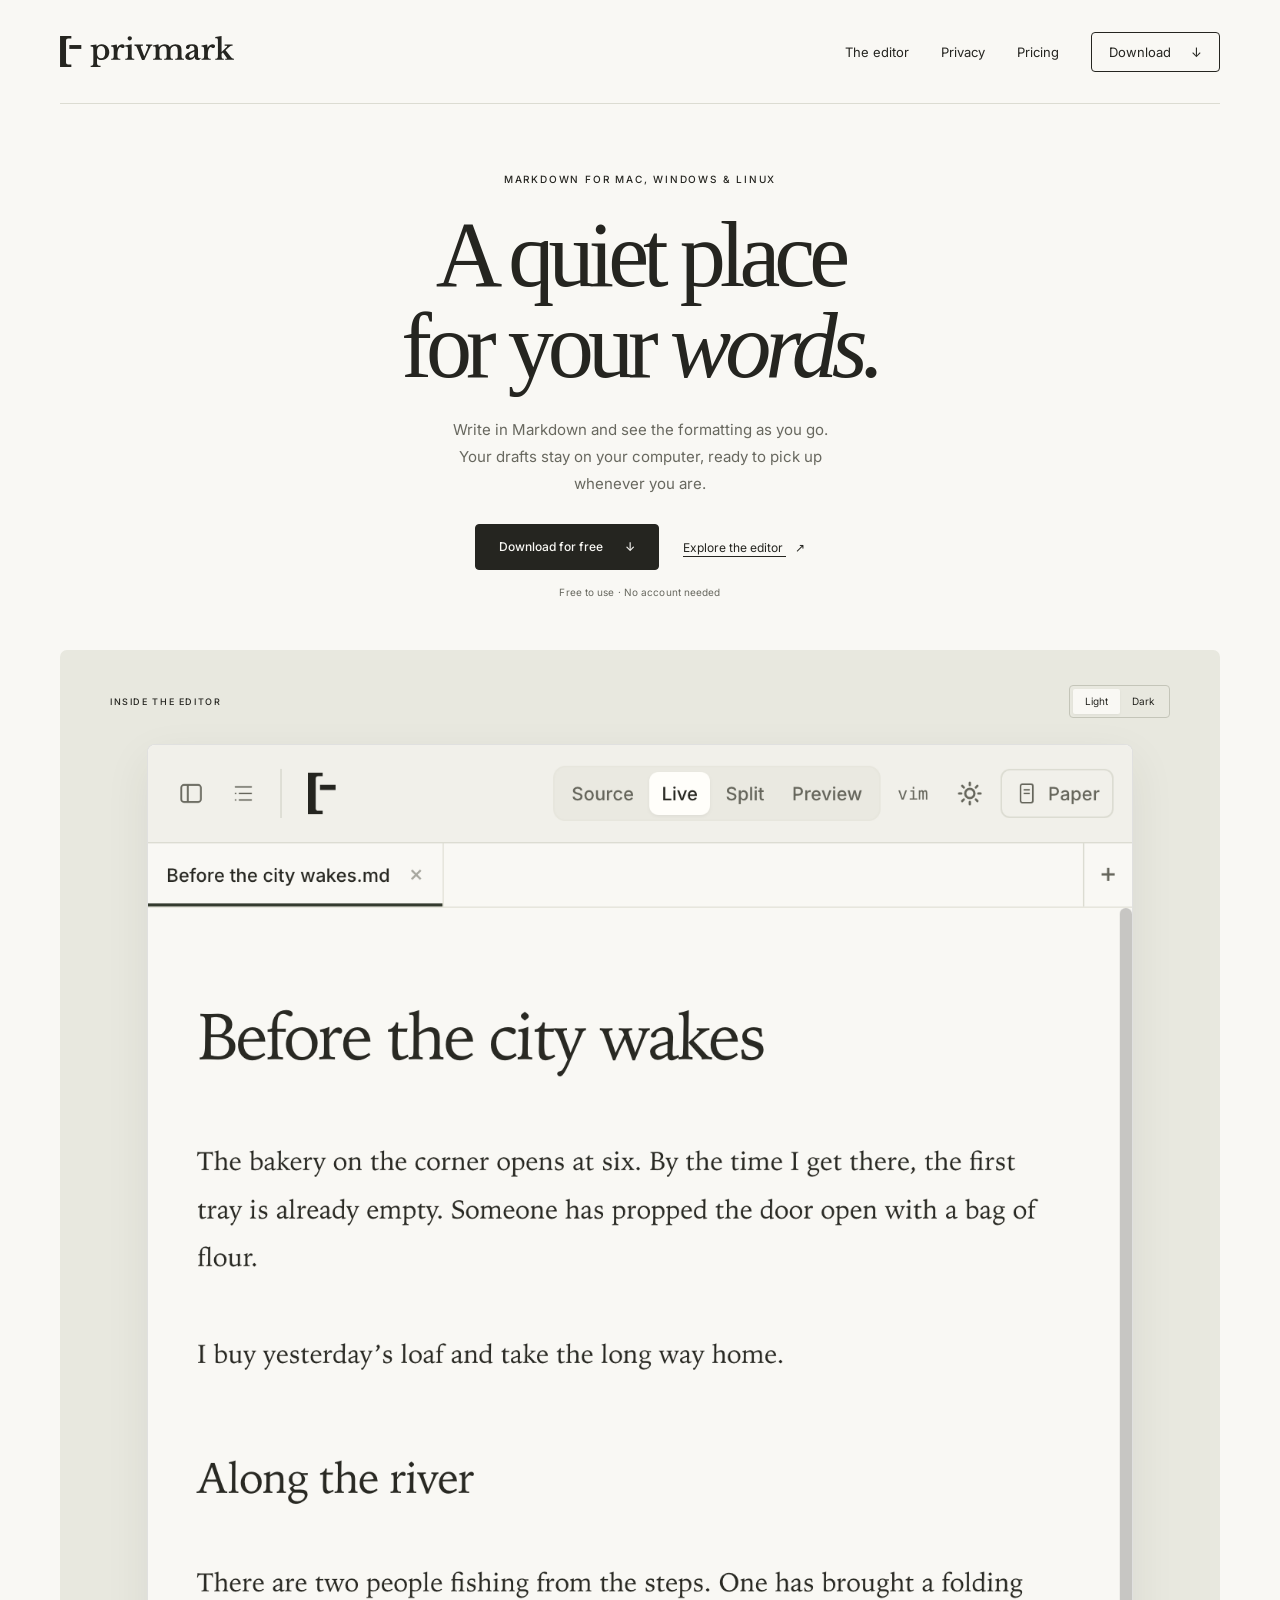
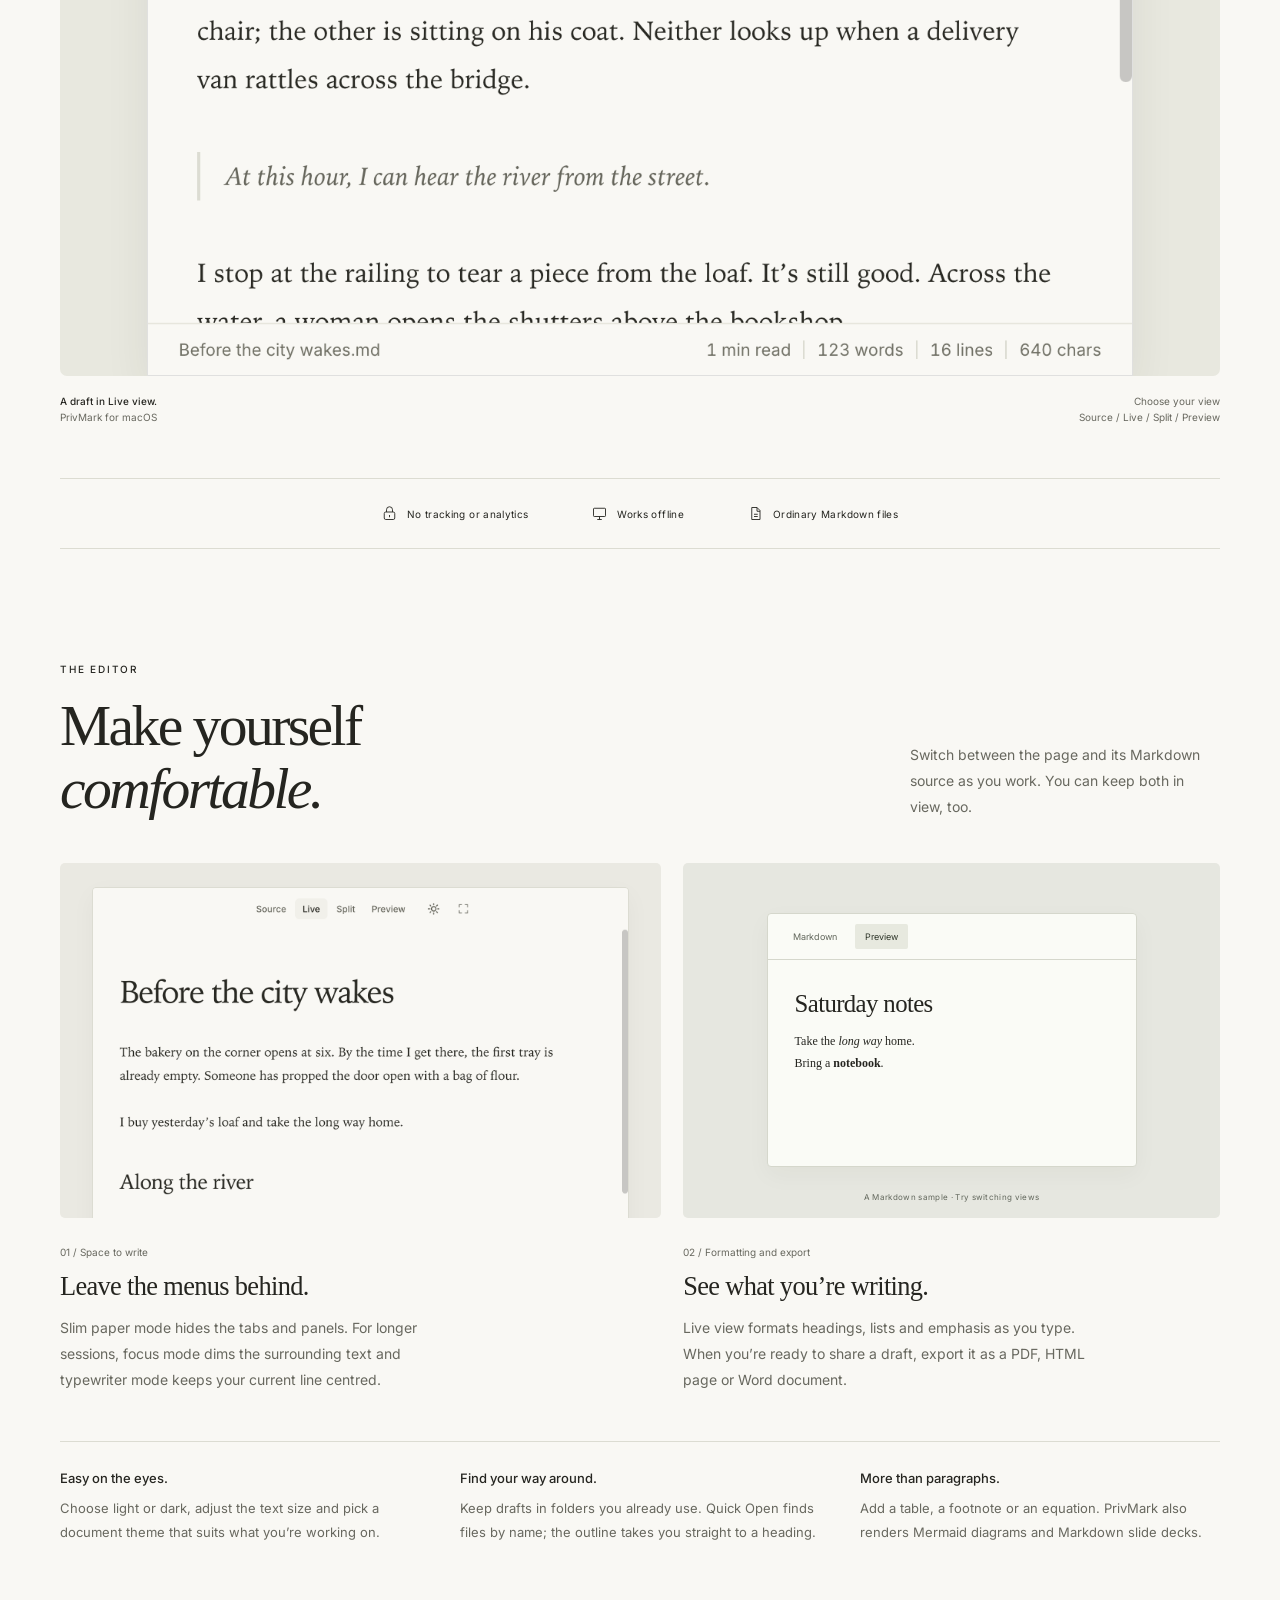
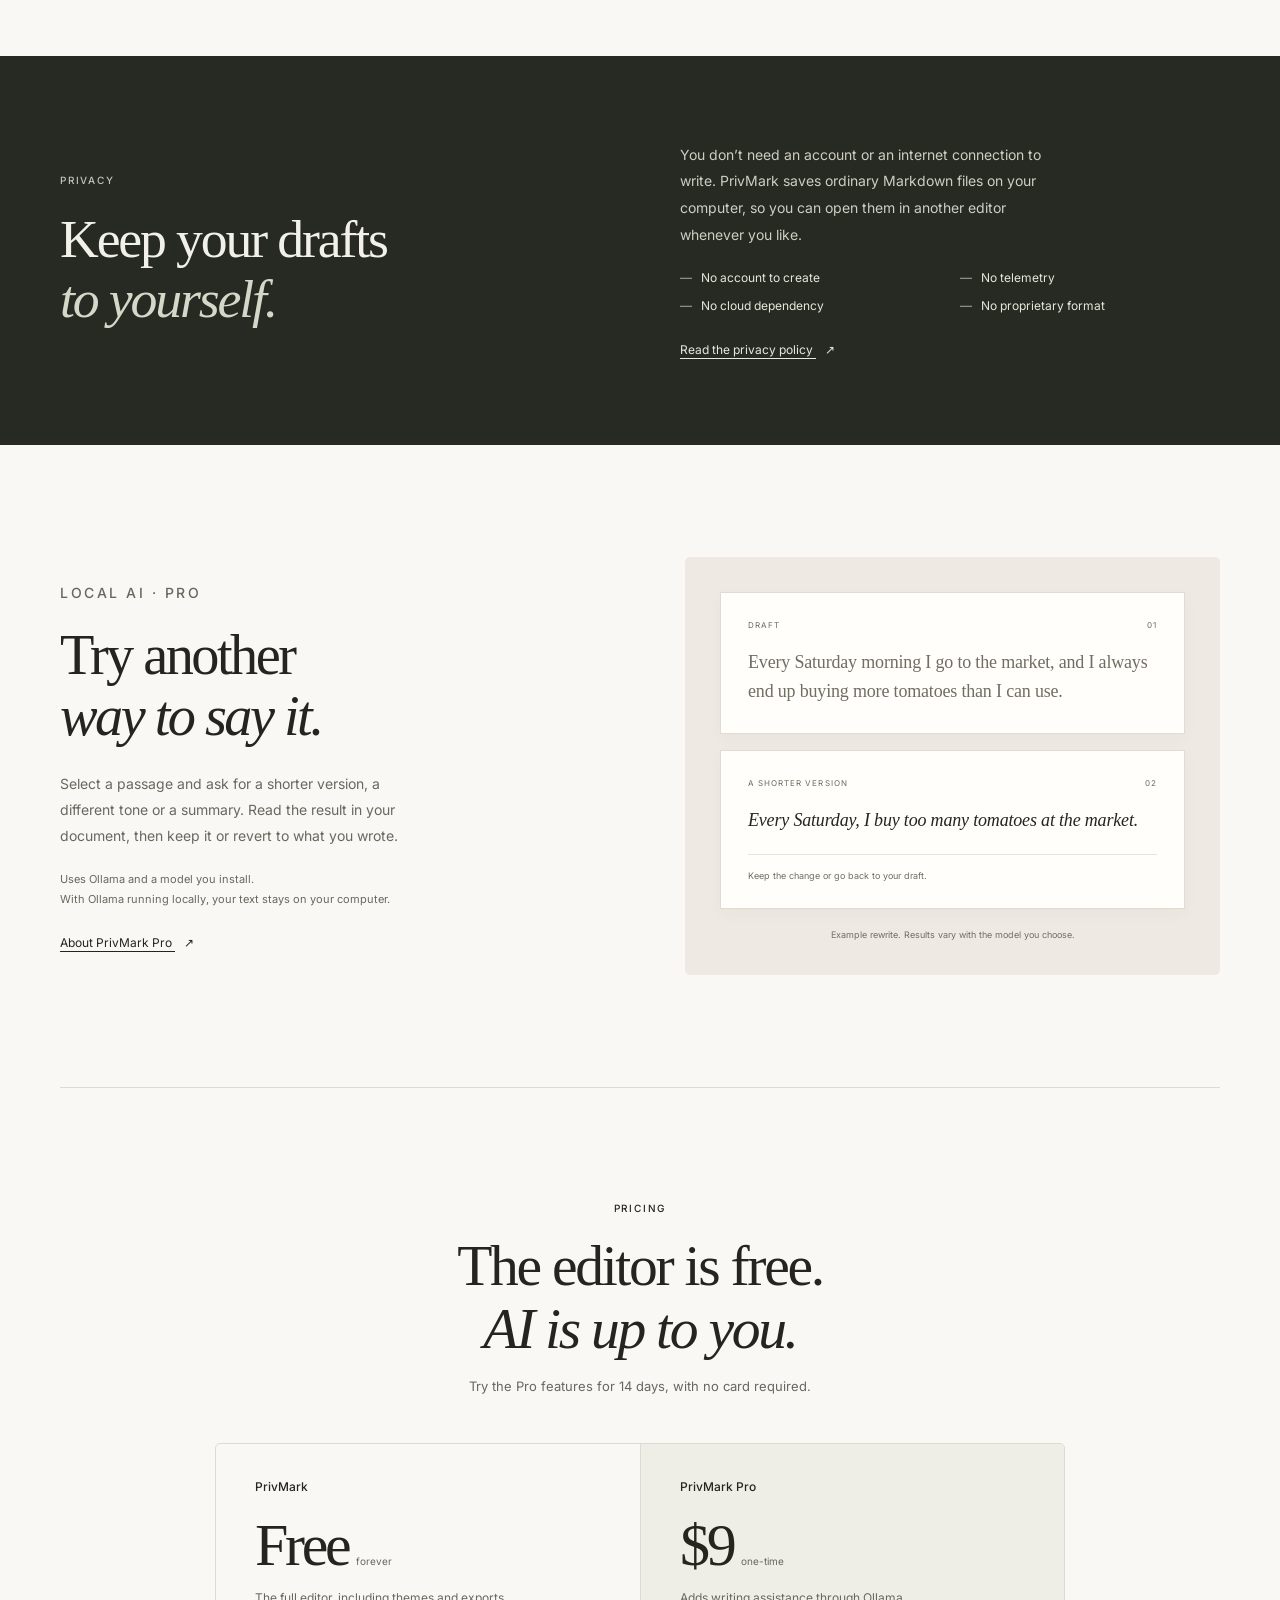
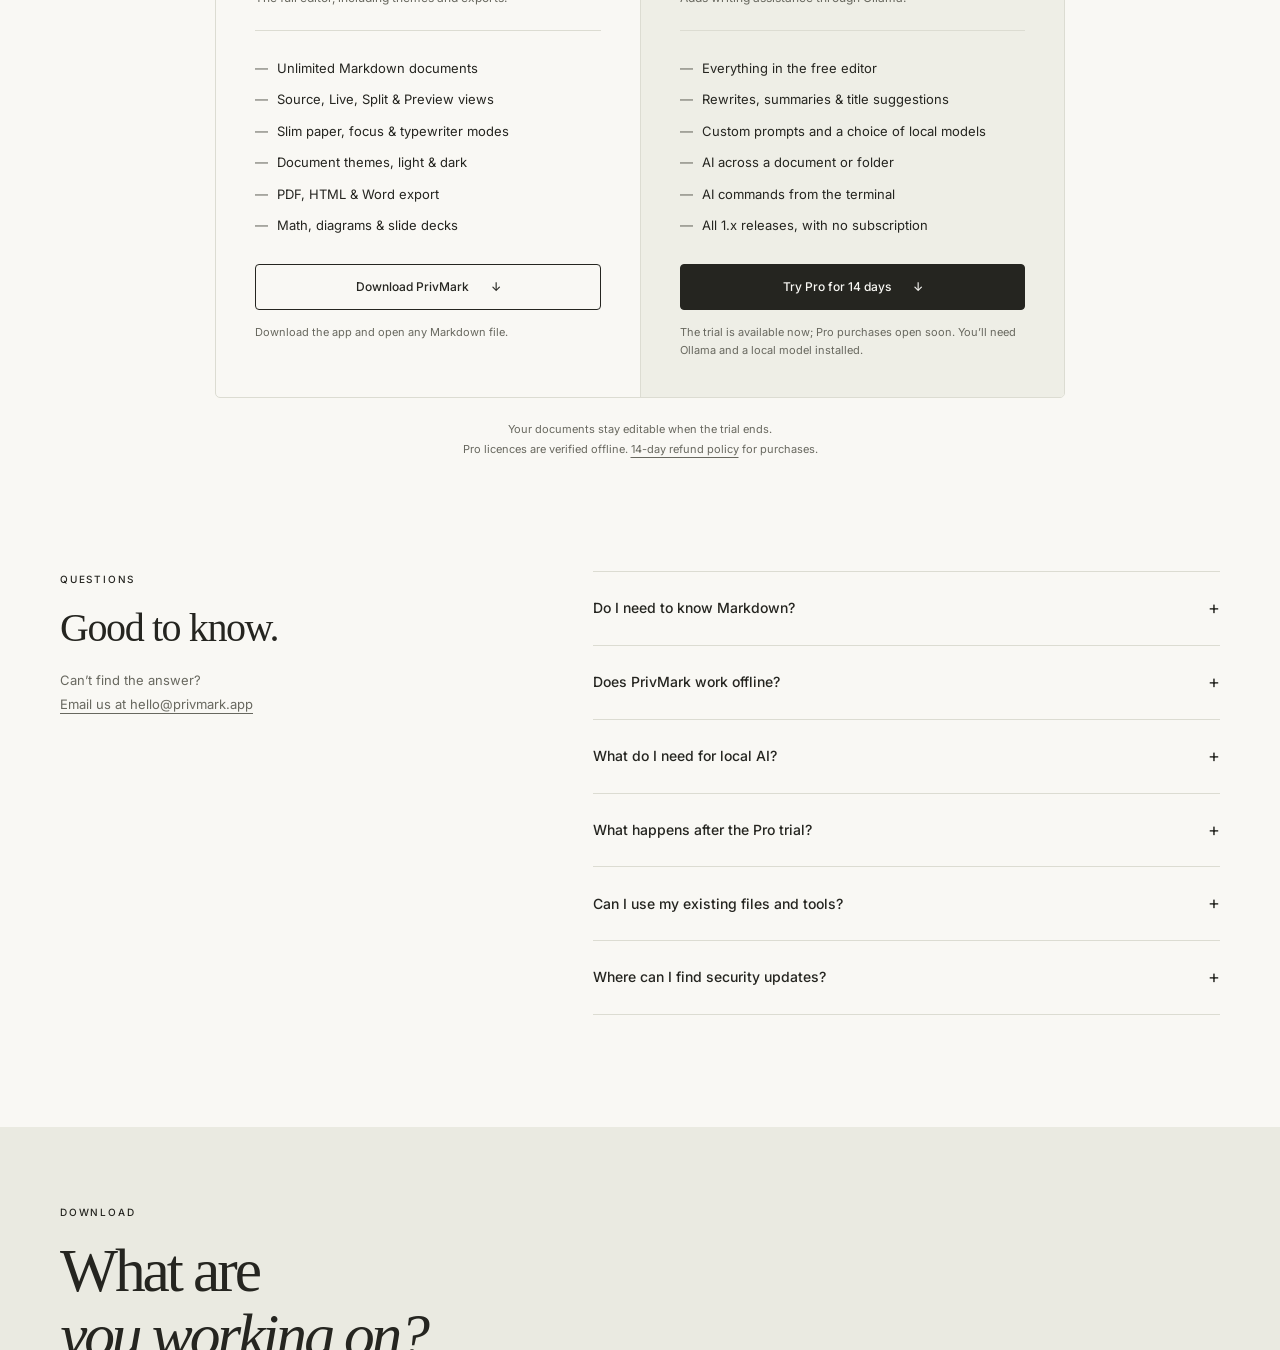
==== commit b978a0cc: "Sync public-repo from baa12da53b0d70f5b90b66046e6d7159b257ada6" ====
--- a/index.html
+++ b/index.html
@@ -270,24 +270,24 @@
           <div class="download-platform">
             <h3>macOS</h3>
             <ul>
-              <li><a href="https://github.com/wolfberry-ab/privmark/releases/download/v1.17.0/PrivMark-darwin-arm64-1.17.0.dmg" data-asset="mac-arm">Apple Silicon <span aria-hidden="true">↗</span></a></li>
-              <li><a href="https://github.com/wolfberry-ab/privmark/releases/download/v1.17.0/PrivMark-darwin-x64-1.17.0.dmg" data-asset="mac-intel">Intel <span aria-hidden="true">↗</span></a></li>
+              <li><a href="https://github.com/wolfberry-ab/privmark/releases/download/v1.18.0/PrivMark-darwin-arm64-1.18.0.dmg" data-asset="mac-arm">Apple Silicon <span aria-hidden="true">↗</span></a></li>
+              <li><a href="https://github.com/wolfberry-ab/privmark/releases/download/v1.18.0/PrivMark-darwin-x64-1.18.0.dmg" data-asset="mac-intel">Intel <span aria-hidden="true">↗</span></a></li>
             </ul>
             <p>DMG · Signed &amp; notarized</p>
           </div>
           <div class="download-platform">
             <h3>Windows</h3>
             <ul>
-              <li><a href="https://github.com/wolfberry-ab/privmark/releases/download/v1.17.0/PrivMark-Setup-1.17.0-x64.exe" data-asset="windows-x64">Intel / AMD <span aria-hidden="true">↗</span></a></li>
-              <li><a href="https://github.com/wolfberry-ab/privmark/releases/download/v1.17.0/PrivMark-Setup-1.17.0-arm64.exe" data-asset="windows-arm">ARM64 <span aria-hidden="true">↗</span></a></li>
+              <li><a href="https://github.com/wolfberry-ab/privmark/releases/download/v1.18.0/PrivMark-Setup-1.18.0-x64.exe" data-asset="windows-x64">Intel / AMD <span aria-hidden="true">↗</span></a></li>
+              <li><a href="https://github.com/wolfberry-ab/privmark/releases/download/v1.18.0/PrivMark-Setup-1.18.0-arm64.exe" data-asset="windows-arm">ARM64 <span aria-hidden="true">↗</span></a></li>
             </ul>
             <p>Installer · Signed by Wolfberry AB</p>
           </div>
           <div class="download-platform">
             <h3>Linux</h3>
             <ul>
-              <li><a href="https://github.com/wolfberry-ab/privmark/releases/download/v1.17.0/PrivMark-linux-x64-1.17.0.zip" data-asset="linux-x64">x64 <span aria-hidden="true">↗</span></a></li>
-              <li><a href="https://github.com/wolfberry-ab/privmark/releases/download/v1.17.0/PrivMark-linux-arm64-1.17.0.zip" data-asset="linux-arm">ARM64 <span aria-hidden="true">↗</span></a></li>
+              <li><a href="https://github.com/wolfberry-ab/privmark/releases/download/v1.18.0/PrivMark-linux-x64-1.18.0.zip" data-asset="linux-x64">x64 <span aria-hidden="true">↗</span></a></li>
+              <li><a href="https://github.com/wolfberry-ab/privmark/releases/download/v1.18.0/PrivMark-linux-arm64-1.18.0.zip" data-asset="linux-arm">ARM64 <span aria-hidden="true">↗</span></a></li>
             </ul>
             <p>Portable ZIP · DEB &amp; RPM in releases</p>
           </div>
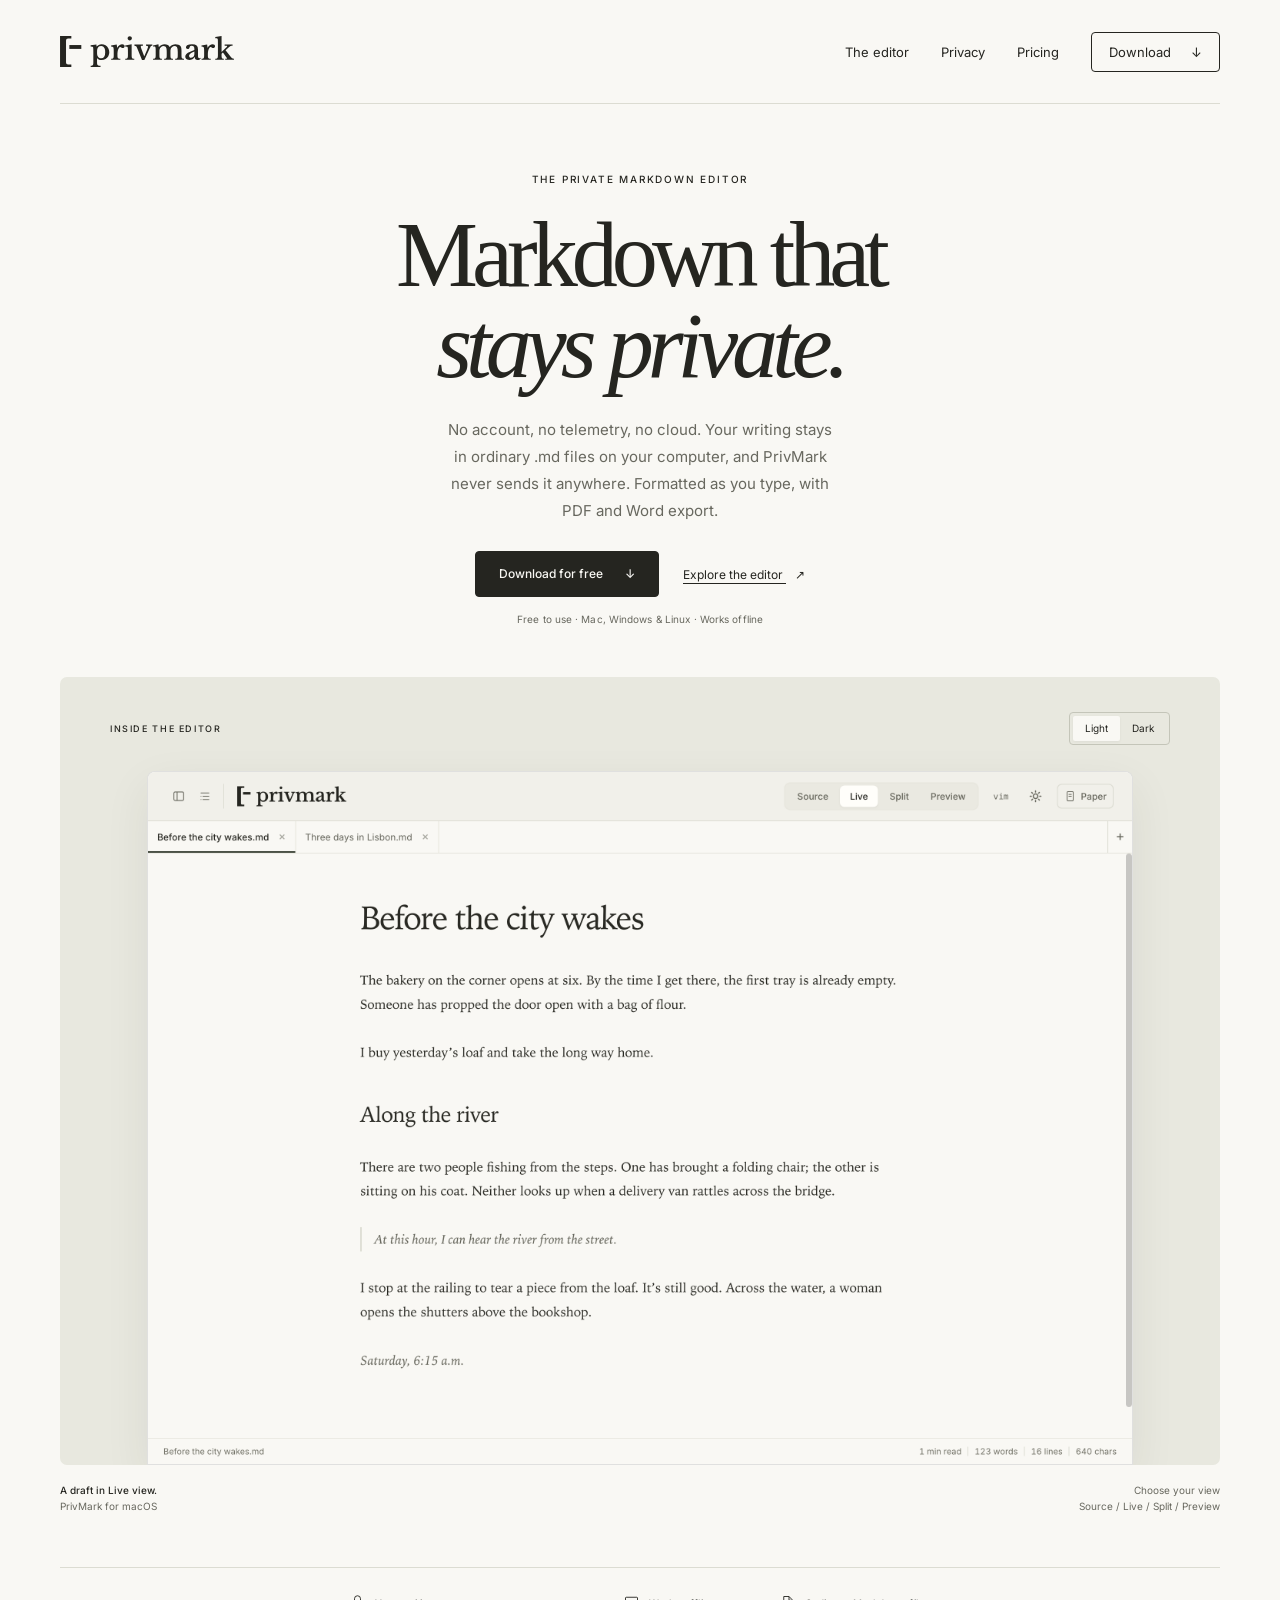
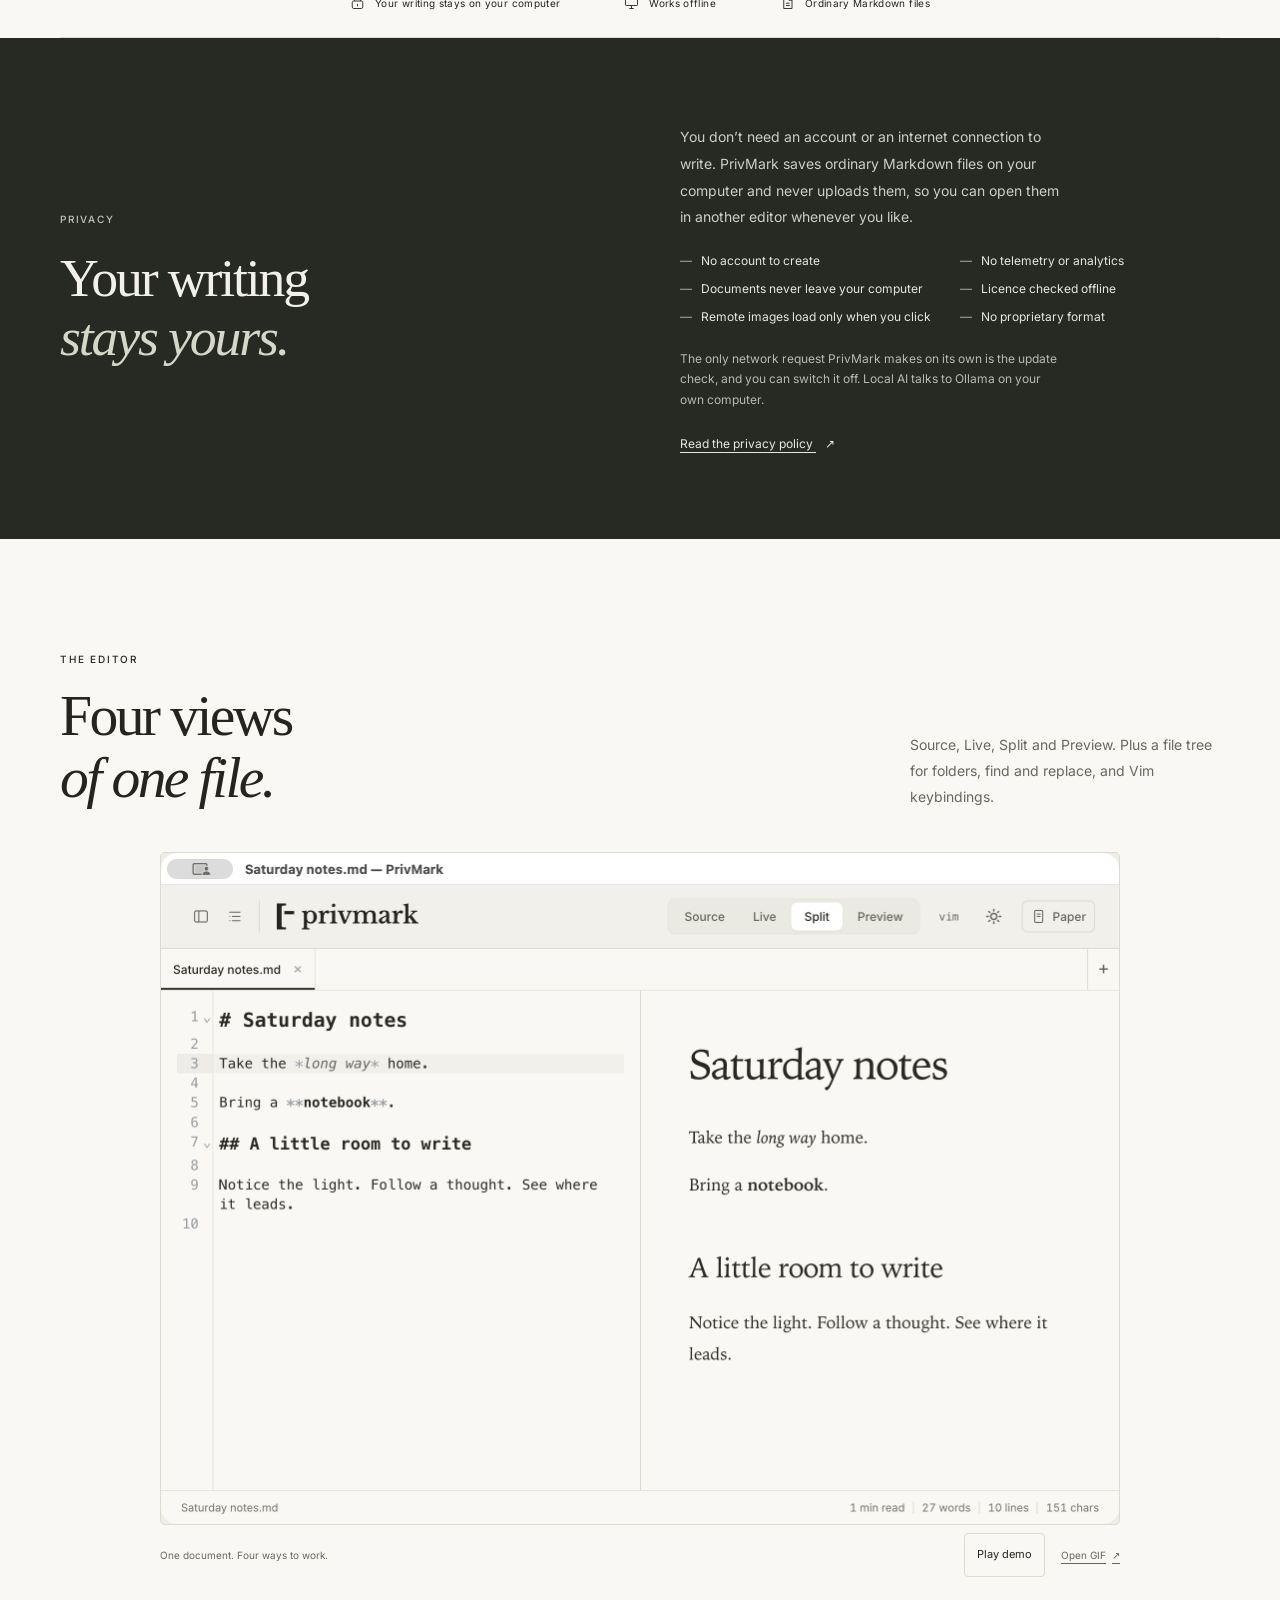
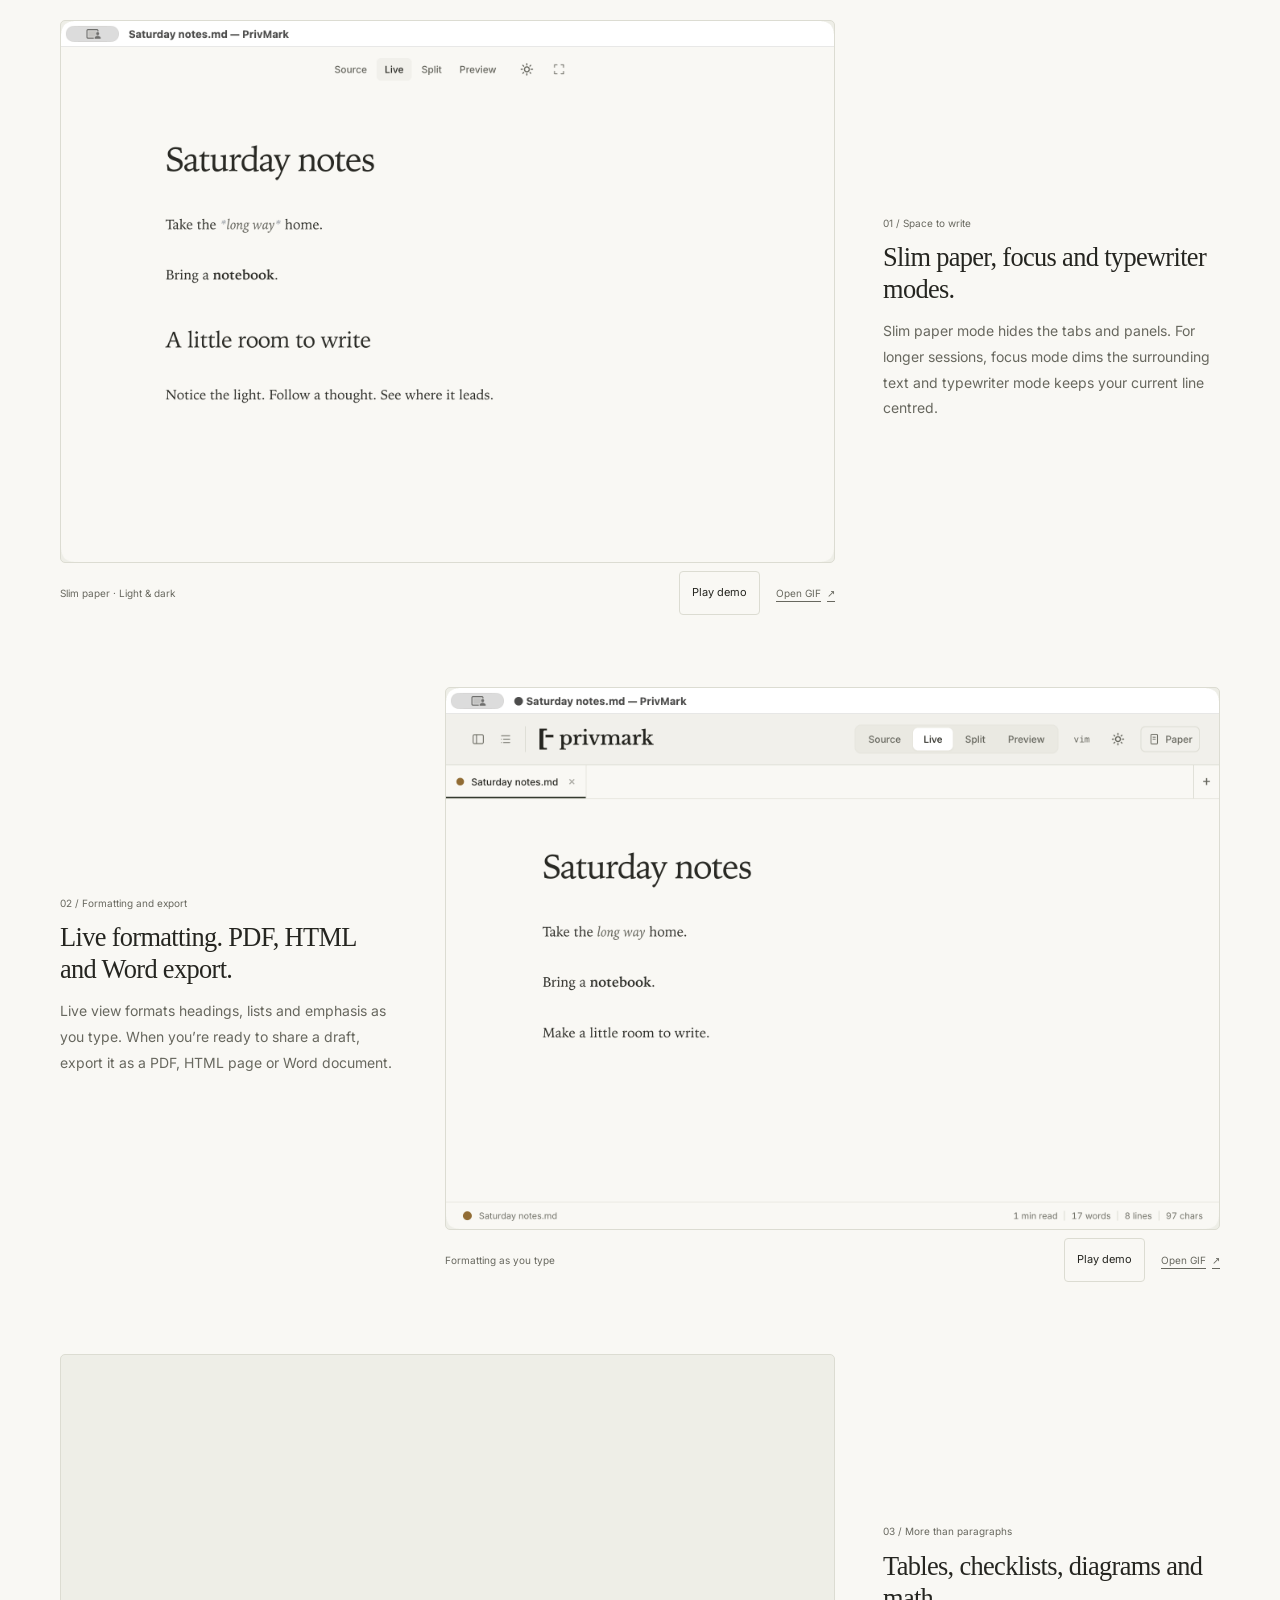
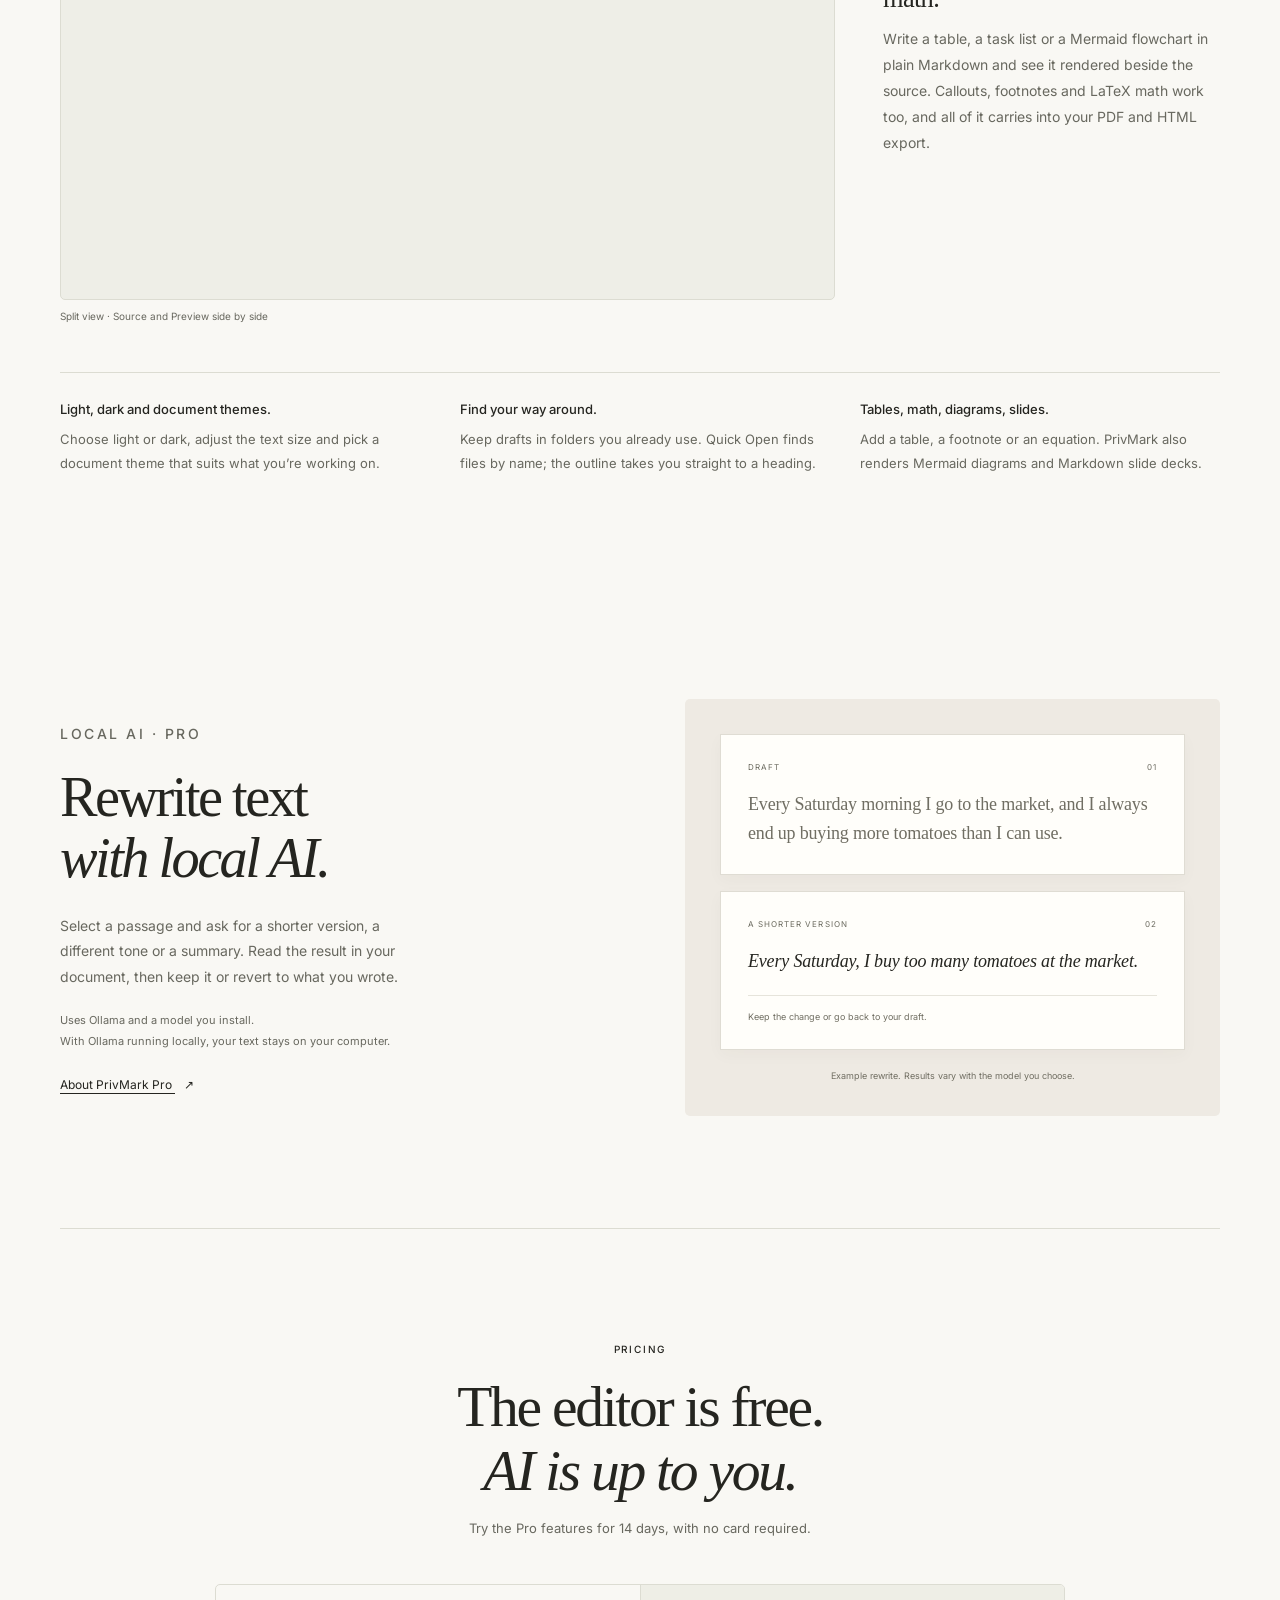
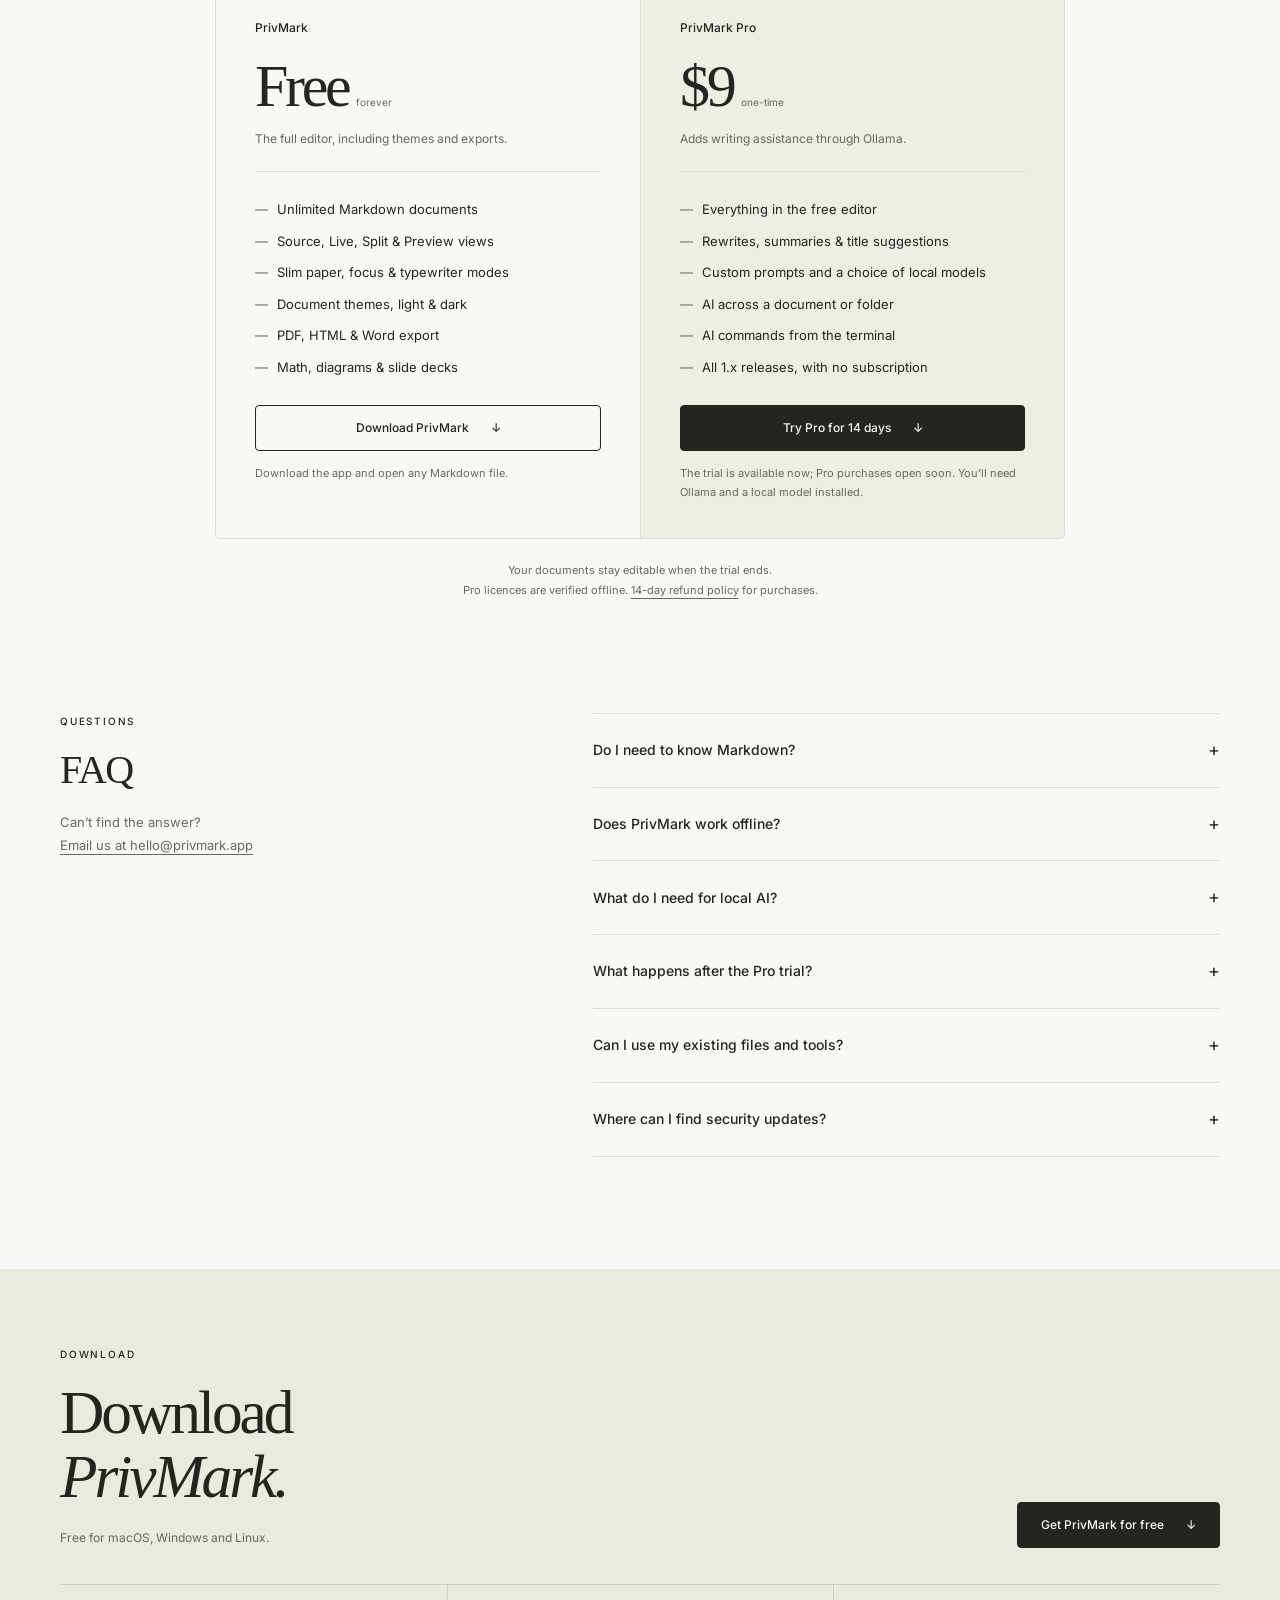
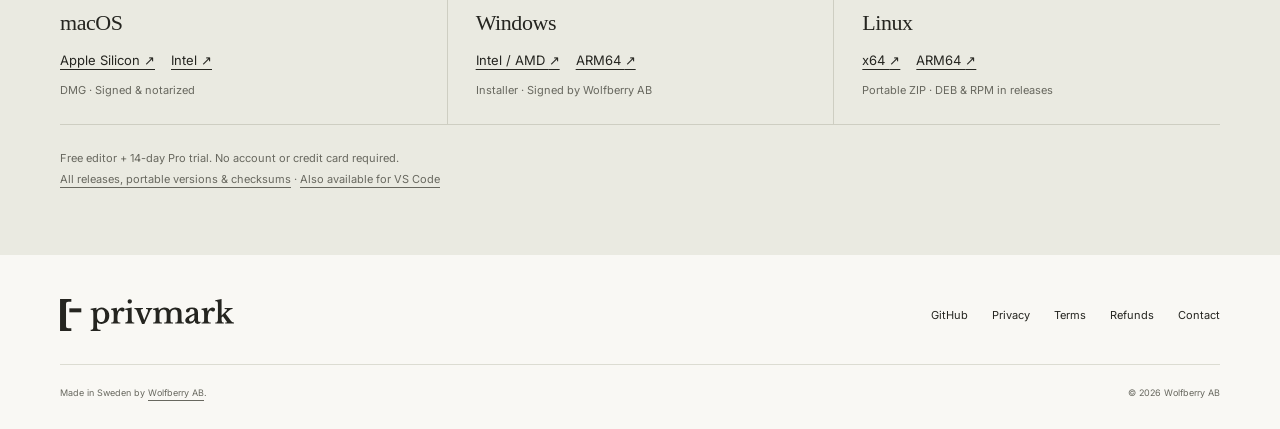
==== commit 4fcc4c35: "Sync public-repo from 80048153971ba4c9eda1ad5fabbab2f8dcc84239" ====
--- a/index.html
+++ b/index.html
@@ -6,30 +6,30 @@
   <meta http-equiv="Content-Security-Policy" content="default-src 'self'; script-src 'self'; style-src 'self'; font-src 'self'; img-src 'self' data:; connect-src 'none'; base-uri 'self'; form-action 'self'; object-src 'none'">
   <meta name="referrer" content="strict-origin-when-cross-origin">
   <meta name="theme-color" content="#f9f8f4">
-  <title>PrivMark — A quiet place for your words</title>
-  <meta name="description" content="Write and edit Markdown in PrivMark, a free desktop editor for Mac, Windows and Linux. Live preview, PDF and Word export, and optional local AI. No account needed.">
+  <title>PrivMark — The private Markdown editor</title>
+  <meta name="description" content="PrivMark is a private Markdown editor for Mac, Windows and Linux: no account, no telemetry, and your documents never leave your computer. Live preview, PDF and Word export, and optional local AI.">
   <!-- nosemgrep: html.security.audit.missing-integrity.missing-integrity -- Canonical metadata does not fetch a subresource. -->
   <link rel="canonical" href="https://privmark.app/">
   <link rel="icon" href="assets/favicon.svg" type="image/svg+xml">
   <link rel="icon" href="assets/favicon.ico" sizes="16x16 32x32 48x48">
   <link rel="apple-touch-icon" href="assets/apple-touch-icon.png" sizes="180x180">
-  <link rel="stylesheet" href="assets/fonts.css">
-  <link rel="stylesheet" href="assets/site.css">
+  <link rel="stylesheet" href="assets/fonts.css?v=e8e0b5d3">
+  <link rel="stylesheet" href="assets/site.css?v=ae89fbd0">
   <link rel="preload" href="assets/fonts/inter-latin-400-normal.woff2" as="font" type="font/woff2" crossorigin>
   <meta property="og:type" content="website">
-  <meta property="og:title" content="PrivMark — A quiet place for your words">
-  <meta property="og:description" content="A free Markdown editor for Mac, Windows and Linux. See formatting as you write, keep your drafts on your computer, and export when you’re ready.">
+  <meta property="og:title" content="PrivMark — The private Markdown editor">
+  <meta property="og:description" content="A private Markdown editor for Mac, Windows and Linux. No account, no telemetry, works offline — your documents never leave your computer. Live preview, PDF and Word export.">
   <meta property="og:url" content="https://privmark.app/">
-  <meta property="og:image" content="https://privmark.app/assets/editor-social.png">
+  <meta property="og:image" content="https://privmark.app/assets/social-card.png">
   <meta property="og:image:width" content="1200">
   <meta property="og:image:height" content="630">
-  <meta property="og:image:alt" content="PrivMark in Live view on macOS, with a draft titled Before the city wakes.">
+  <meta property="og:image:alt" content="PrivMark, the private Markdown editor: “Markdown that stays private. No account. No telemetry. No cloud.” beside the editor in Live view.">
   <meta name="twitter:card" content="summary_large_image">
-  <meta name="twitter:title" content="PrivMark — A quiet place for your words">
-  <meta name="twitter:description" content="A free Markdown editor for Mac, Windows and Linux. See formatting as you write, keep your drafts on your computer, and export when you’re ready.">
-  <meta name="twitter:image" content="https://privmark.app/assets/editor-social.png">
-  <meta name="twitter:image:alt" content="PrivMark in Live view on macOS, with a draft titled Before the city wakes.">
-  <script src="assets/site.js" defer></script>
+  <meta name="twitter:title" content="PrivMark — The private Markdown editor">
+  <meta name="twitter:description" content="A private Markdown editor for Mac, Windows and Linux. No account, no telemetry, works offline — your documents never leave your computer. Live preview, PDF and Word export.">
+  <meta name="twitter:image" content="https://privmark.app/assets/social-card.png">
+  <meta name="twitter:image:alt" content="PrivMark, the private Markdown editor: “Markdown that stays private. No account. No telemetry. No cloud.” beside the editor in Live view.">
+  <script src="assets/site.js?v=791faba5" defer></script>
 </head>
 <body>
   <a class="skip-link" href="#main">Skip to content</a>
@@ -45,14 +45,14 @@
 
   <main id="main">
     <section class="hero wrap" aria-labelledby="hero-title">
-      <p class="eyebrow">Markdown for Mac, Windows &amp; Linux</p>
-      <h1 id="hero-title">A quiet place<br>for your <em>words.</em></h1>
-      <p class="intro">Write in Markdown and see the formatting as you go. Your drafts stay on your computer, ready to pick up whenever you are.</p>
+      <p class="eyebrow">The private Markdown editor</p>
+      <h1 id="hero-title">Markdown that<br><em>stays private.</em></h1>
+      <p class="intro">No account, no telemetry, no cloud. Your writing stays in ordinary .md files on your computer, and PrivMark never sends it anywhere. Formatted as you type, with PDF and Word export.</p>
       <div class="hero-actions">
         <a class="button" href="#download" data-primary-download><span data-download-label>Download for free</span><span aria-hidden="true">↓</span></a>
         <a class="text-link" href="#writing">Explore the editor <span aria-hidden="true">↗</span></a>
       </div>
-      <p class="hero-note">Free to use · No account needed</p>
+      <p class="hero-note">Free to use · Mac, Windows &amp; Linux · Works offline</p>
     </section>
 
     <figure class="product-figure wrap">
@@ -78,89 +78,118 @@
     </figure>
 
     <div class="trust-strip wrap" aria-label="Made for your desktop">
-      <p><svg viewBox="0 0 20 20" fill="none" stroke="currentColor" aria-hidden="true"><rect x="3" y="8" width="14" height="10" rx="2"/><path d="M6 8V5a4 4 0 0 1 8 0v3M10 12v3"/></svg>No tracking or analytics</p>
+      <p><svg viewBox="0 0 20 20" fill="none" stroke="currentColor" aria-hidden="true"><rect x="3" y="8" width="14" height="10" rx="2"/><path d="M6 8V5a4 4 0 0 1 8 0v3M10 12v3"/></svg>Your writing stays on your computer</p>
       <p><svg viewBox="0 0 20 20" fill="none" stroke="currentColor" aria-hidden="true"><rect x="2" y="3" width="16" height="11" rx="1"/><path d="M7 18h6M10 14v4"/></svg>Works offline</p>
       <p><svg viewBox="0 0 20 20" fill="none" stroke="currentColor" aria-hidden="true"><path d="M5 2h7l4 4v12H5zM12 2v5h4M8 11h5M8 14h5"/></svg>Ordinary Markdown files</p>
     </div>
+
+    <section id="privacy" class="privacy-section" aria-labelledby="privacy-title">
+      <div class="privacy-inner wrap">
+        <div>
+          <p class="eyebrow">Privacy</p>
+          <h2 id="privacy-title">Your writing<br><em>stays yours.</em></h2>
+        </div>
+        <div class="privacy-copy">
+          <p>You don’t need an account or an internet connection to write. PrivMark saves ordinary Markdown files on your computer and never uploads them, so you can open them in another editor whenever you like.</p>
+          <ul class="privacy-facts">
+            <li>No account to create</li>
+            <li>No telemetry or analytics</li>
+            <li>Documents never leave your computer</li>
+            <li>Licence checked offline</li>
+            <li>Remote images load only when you click</li>
+            <li>No proprietary format</li>
+          </ul>
+          <p class="privacy-network">The only network request PrivMark makes on its own is the update check, and you can switch it off. Local AI talks to Ollama on your own computer.</p>
+          <a class="text-link" href="privacy-policy.html">Read the privacy policy <span aria-hidden="true">↗</span></a>
+        </div>
+      </div>
+    </section>
 
     <section id="writing" class="section wrap" aria-labelledby="writing-title">
       <div class="section-heading">
         <div>
           <p class="eyebrow">The editor</p>
-          <h2 id="writing-title">Make yourself<br><em>comfortable.</em></h2>
-        </div>
-        <p>Switch between the page and its Markdown source as you work. You can keep both in view, too.</p>
-      </div>
+          <h2 id="writing-title">Four views<br><em>of one file.</em></h2>
+        </div>
+        <p>Source, Live, Split and Preview. Plus a file tree for folders, find and replace, and Vim keybindings.</p>
+      </div>
+      <figure class="demo demo-overview" data-demo>
+        <div class="demo-frame">
+          <img id="demo-views" src="assets/demos/four-views.webp" data-gif="assets/demos/four-views.gif" width="960" height="672" loading="lazy" alt="PrivMark showing the same Saturday notes document in Source, Live, Split and Preview views.">
+        </div>
+        <figcaption class="demo-controls">
+          <span>One document. Four ways to work.</span>
+          <span class="demo-actions">
+            <button type="button" data-demo-play aria-controls="demo-views" hidden>Play demo</button>
+            <a href="assets/demos/four-views.gif">Open GIF <span aria-hidden="true">↗</span></a>
+          </span>
+        </figcaption>
+      </figure>
       <div class="writing-grid">
         <article class="feature-story">
-          <a class="feature-art paper-art" href="assets/paper-light.webp" aria-label="View the Slim paper screenshot at full size">
-            <img src="assets/paper-light.webp" width="720" height="600" loading="lazy" alt="PrivMark in Slim paper mode, with a centred draft and only the view, appearance and exit controls above it.">
-          </a>
+          <figure class="demo" data-demo>
+            <div class="demo-frame">
+              <img id="demo-paper" src="assets/demos/slim-paper.webp" data-gif="assets/demos/slim-paper.gif" width="960" height="672" loading="lazy" alt="PrivMark entering Slim paper mode, switching to dark and back to light, then restoring the regular editor.">
+            </div>
+            <figcaption class="demo-controls">
+              <span>Slim paper · Light &amp; dark</span>
+              <span class="demo-actions">
+                <button type="button" data-demo-play aria-controls="demo-paper" hidden>Play demo</button>
+                <a href="assets/demos/slim-paper.gif">Open GIF <span aria-hidden="true">↗</span></a>
+              </span>
+            </figcaption>
+          </figure>
           <div class="feature-copy">
             <p class="feature-number">01 / Space to write</p>
-            <h3>Leave the menus behind.</h3>
+            <h3>Slim paper, focus and typewriter modes.</h3>
             <p>Slim paper mode hides the tabs and panels. For longer sessions, focus mode dims the surrounding text and typewriter mode keeps your current line centred.</p>
           </div>
         </article>
         <article class="feature-story">
-          <div class="feature-art modes-art">
-            <div class="mode-paper">
-              <div class="mode-tabs" role="group" aria-label="Writing sample format">
-                <button type="button" data-sample-mode="source" aria-pressed="false" aria-controls="sample-source sample-preview">Markdown</button>
-                <button type="button" data-sample-mode="preview" aria-pressed="true" aria-controls="sample-source sample-preview">Preview</button>
-              </div>
-              <div class="mode-content">
-                <div id="sample-preview">
-                  <h3>Saturday notes</h3>
-                  <p>Take the <em>long way</em> home.</p>
-                  <p>Bring a <strong>notebook</strong>.</p>
-                </div>
-                <div id="sample-source" hidden><pre># Saturday notes
-
-Take the *long way* home.
-
-Bring a **notebook**.</pre></div>
-              </div>
+          <figure class="demo" data-demo>
+            <div class="demo-frame">
+              <img id="demo-writing" src="assets/demos/live-formatting.webp" data-gif="assets/demos/live-formatting.gif" width="960" height="672" loading="lazy" alt="Typing a heading, italics and bold text in PrivMark, with Markdown formatting appearing in Live view.">
             </div>
-            <p class="sample-label">A Markdown sample · Try switching views</p>
-          </div>
+            <figcaption class="demo-controls">
+              <span>Formatting as you type</span>
+              <span class="demo-actions">
+                <button type="button" data-demo-play aria-controls="demo-writing" hidden>Play demo</button>
+                <a href="assets/demos/live-formatting.gif">Open GIF <span aria-hidden="true">↗</span></a>
+              </span>
+            </figcaption>
+          </figure>
           <div class="feature-copy">
             <p class="feature-number">02 / Formatting and export</p>
-            <h3>See what you’re writing.</h3>
+            <h3>Live formatting. PDF, HTML and Word export.</h3>
             <p>Live view formats headings, lists and emphasis as you type. When you’re ready to share a draft, export it as a PDF, HTML page or Word document.</p>
           </div>
         </article>
+        <article class="feature-story">
+          <figure class="demo">
+            <a class="demo-frame" href="assets/editor-rich-light.webp" aria-label="View the Split view screenshot at full size">
+              <img src="assets/editor-rich-light.webp" width="1280" height="900" loading="lazy" alt="PrivMark in Split view: Markdown source on the left; on the right a tip, a table, a flowchart and a packing checklist rendered from it.">
+            </a>
+            <figcaption class="demo-controls"><span>Split view · Source and Preview side by side</span></figcaption>
+          </figure>
+          <div class="feature-copy">
+            <p class="feature-number">03 / More than paragraphs</p>
+            <h3>Tables, checklists, diagrams and math.</h3>
+            <p>Write a table, a task list or a Mermaid flowchart in plain Markdown and see it rendered beside the source. Callouts, footnotes and LaTeX math work too, and all of it carries into your PDF and HTML export.</p>
+          </div>
+        </article>
       </div>
       <div class="small-features">
-        <div><h3>Easy on the eyes.</h3><p>Choose light or dark, adjust the text size and pick a document theme that suits what you’re working on.</p></div>
+        <div><h3>Light, dark and document themes.</h3><p>Choose light or dark, adjust the text size and pick a document theme that suits what you’re working on.</p></div>
         <div><h3>Find your way around.</h3><p>Keep drafts in folders you already use. Quick Open finds files by name; the outline takes you straight to a heading.</p></div>
-        <div><h3>More than paragraphs.</h3><p>Add a table, a footnote or an equation. PrivMark also renders Mermaid diagrams and Markdown slide decks.</p></div>
-      </div>
-    </section>
-
-    <section id="privacy" class="privacy-section" aria-labelledby="privacy-title">
-      <div class="privacy-inner wrap">
-        <div>
-          <p class="eyebrow">Privacy</p>
-          <h2 id="privacy-title">Keep your drafts<br><em>to yourself.</em></h2>
-        </div>
-        <div class="privacy-copy">
-          <p>You don’t need an account or an internet connection to write. PrivMark saves ordinary Markdown files on your computer, so you can open them in another editor whenever you like.</p>
-          <ul class="privacy-facts">
-            <li>No account to create</li>
-            <li>No telemetry</li>
-            <li>No cloud dependency</li>
-            <li>No proprietary format</li>
-          </ul>
-          <a class="text-link" href="privacy-policy.html">Read the privacy policy <span aria-hidden="true">↗</span></a>
-        </div>
-      </div>
-    </section>
+        <div><h3>Tables, math, diagrams, slides.</h3><p>Add a table, a footnote or an equation. PrivMark also renders Mermaid diagrams and Markdown slide decks.</p></div>
+      </div>
+    </section>
+
 
     <section class="section ai-section wrap" aria-labelledby="ai-title">
       <div class="ai-copy">
         <p class="eyebrow">Local AI · Pro</p>
-        <h2 id="ai-title">Try another<br><em>way to say it.</em></h2>
+        <h2 id="ai-title">Rewrite text<br><em>with local AI.</em></h2>
         <p>Select a passage and ask for a shorter version, a different tone or a summary. Read the result in your document, then keep it or revert to what you wrote.</p>
         <p class="ai-note">Uses Ollama and a model you install.<br>With Ollama running locally, your text stays on your computer.</p>
         <a class="text-link" href="#pricing">About PrivMark Pro <span aria-hidden="true">↗</span></a>
@@ -225,7 +254,7 @@
     <section class="section faq-section wrap" aria-labelledby="faq-title">
       <div class="faq-title">
         <p class="eyebrow">Questions</p>
-        <h2 id="faq-title">Good to know.</h2>
+        <h2 id="faq-title">FAQ</h2>
         <p>Can’t find the answer?<br><a href="mailto:hello@privmark.app">Email us at hello@privmark.app</a></p>
       </div>
       <div class="faq-list">
@@ -261,8 +290,8 @@
         <div class="download-top">
           <div>
             <p class="eyebrow">Download</p>
-            <h2 id="download-title">What are<br><em>you working on?</em></h2>
-            <p>Start a new draft or open one you’ve been meaning to finish.</p>
+            <h2 id="download-title">Download<br><em>PrivMark.</em></h2>
+            <p>Free for macOS, Windows and Linux.</p>
           </div>
           <a class="button" href="https://github.com/wolfberry-ab/privmark/releases/latest">Get PrivMark for free <span aria-hidden="true">↓</span></a>
         </div>
--- a/assets/site.css
+++ b/assets/site.css
@@ -18,6 +18,8 @@
 a { color: inherit; text-decoration-thickness: 1px; text-underline-offset: 4px; }
 button { cursor: pointer; }
 img, svg { display: block; max-width: 100%; }
+/* Width/height attributes reserve the box; the rendered height follows the width. */
+img { height: auto; }
 figure, p, h1, h2, h3 { margin: 0; }
 ::selection { background: #dcded1; color: #252520; }
 :focus-visible { outline: 2px solid var(--ink); outline-offset: 5px; }
@@ -72,8 +74,22 @@
 .section-heading { display: flex; justify-content: space-between; align-items: flex-end; gap: 48px; margin-bottom: 43px; }
 .section-heading h2 { font-family: var(--serif); font-size: clamp(2.5rem, 4.5vw, 4rem); font-weight: 400; letter-spacing: -.045em; line-height: 1.08; margin-top: 18px; }
 .section-heading > p { max-width: 310px; font-size: .875rem; line-height: 1.85; color: var(--muted); }
-.writing-grid { display: grid; grid-template-columns: 1.12fr 1fr; gap: 22px; }
-.feature-story { min-width: 0; }
+.writing-grid { display: grid; grid-template-columns: 1fr; gap: 72px; }
+/* Each demo is a whole app window: give it most of the row (it read as a
+   shrunken window in half a column), with its copy beside it, alternating. */
+.feature-story { min-width: 0; display: grid; grid-template-columns: minmax(0, 2.3fr) minmax(0, 1fr); gap: 48px; align-items: center; }
+.feature-story:nth-child(even) { grid-template-columns: minmax(0, 1fr) minmax(0, 2.3fr); }
+.feature-story:nth-child(even) .demo { order: 2; }
+.feature-story .feature-copy { padding-top: 0; }
+.demo-overview { max-width: 960px; margin: 0 auto 43px; }
+.demo-frame { border: 1px solid var(--line); border-radius: 5px; overflow: hidden; background: var(--wash); }
+.demo-frame img { width: 100%; height: auto; }
+a.demo-frame { display: block; }
+.demo-controls { display: flex; justify-content: space-between; align-items: center; flex-wrap: wrap; gap: 4px 16px; padding-top: 8px; font-size: .625rem; line-height: 1.6; color: var(--muted); }
+.demo-actions { display: flex; align-items: center; gap: 16px; }
+.demo-actions button { min-height: 44px; padding: 8px 12px; border: 1px solid var(--line); border-radius: 4px; background: transparent; font-size: .6875rem; color: var(--ink); }
+.demo-actions button:hover, .demo-actions button[data-playing='true'] { background: var(--wash); }
+.demo-actions a { display: inline-flex; align-items: center; min-height: 44px; gap: 6px; }
 .feature-art { height: 355px; display: flex; align-items: center; justify-content: center; overflow: hidden; border-radius: 5px; position: relative; }
 .paper-art { background: #eae9e2; padding: 24px 32px 0; align-items: flex-start; }
 .paper-art img { width: 100%; height: auto; border: 1px solid var(--line); border-radius: 4px 4px 0 0; box-shadow: 0 8px 24px #3332210a; }
@@ -105,6 +121,7 @@
 .privacy-facts { list-style: none; padding: 0; margin: 22px 0 25px; display: grid; grid-template-columns: 1fr 1fr; gap: 13px 20px; }
 .privacy-facts li { font-size: .75rem; color: #e7e7db; }
 .privacy-facts li::before { content: '—'; color: #a8ad98; margin-right: 9px; }
+.privacy-copy > p.privacy-network { font-size: .75rem; line-height: 1.7; color: #b9baae; margin-bottom: 22px; }
 .privacy-section a { color: #e8e8dd; }
 .privacy-section :focus-visible { outline-color: #f9f8f4; }
 
@@ -178,6 +195,9 @@
   .hero { padding-top: 82px; }
 }
 @media (max-width: 900px) {
+  .feature-story, .feature-story:nth-child(even) { grid-template-columns: 1fr; gap: 0; }
+  .feature-story:nth-child(even) .demo { order: 0; }
+  .feature-story .feature-copy { padding-top: 25px; }
   .wrap { width: calc(100% - 64px); }
   .header-links { gap: 24px; }
   .section { padding-block: 80px; }
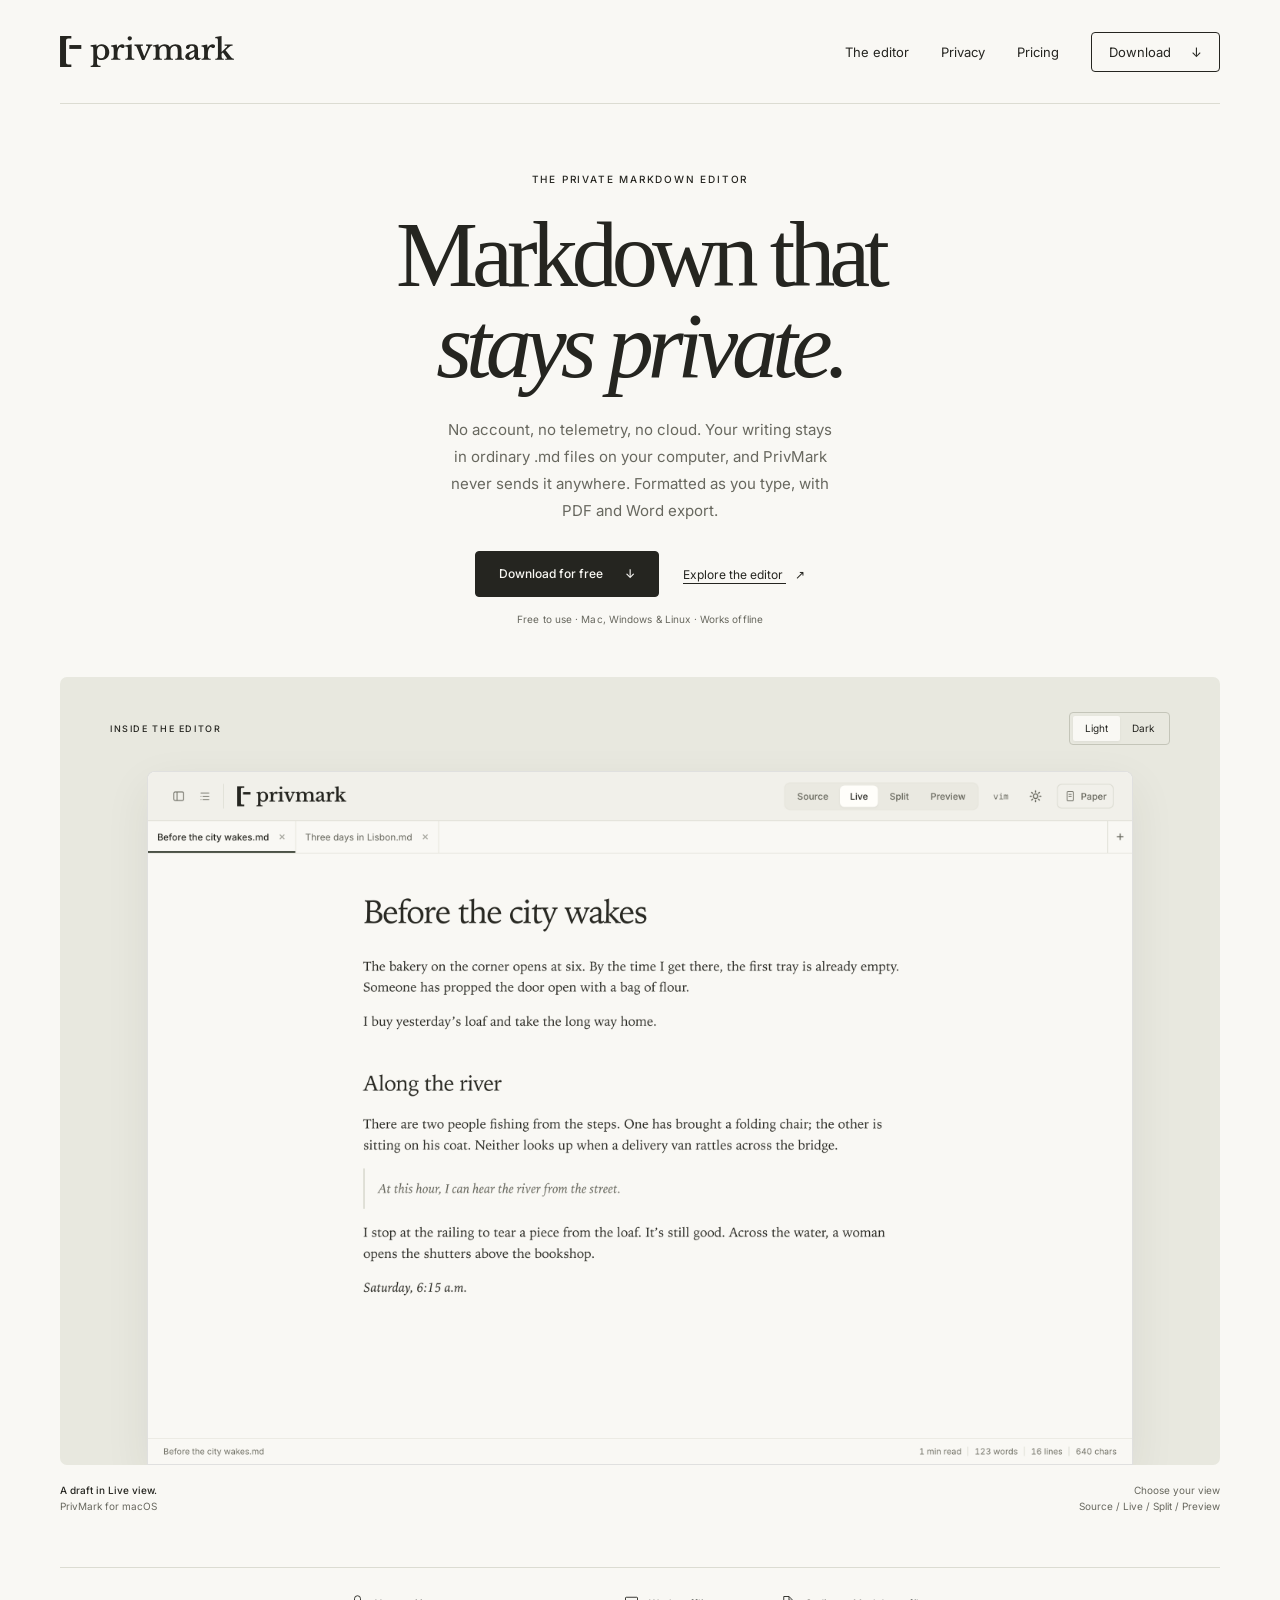
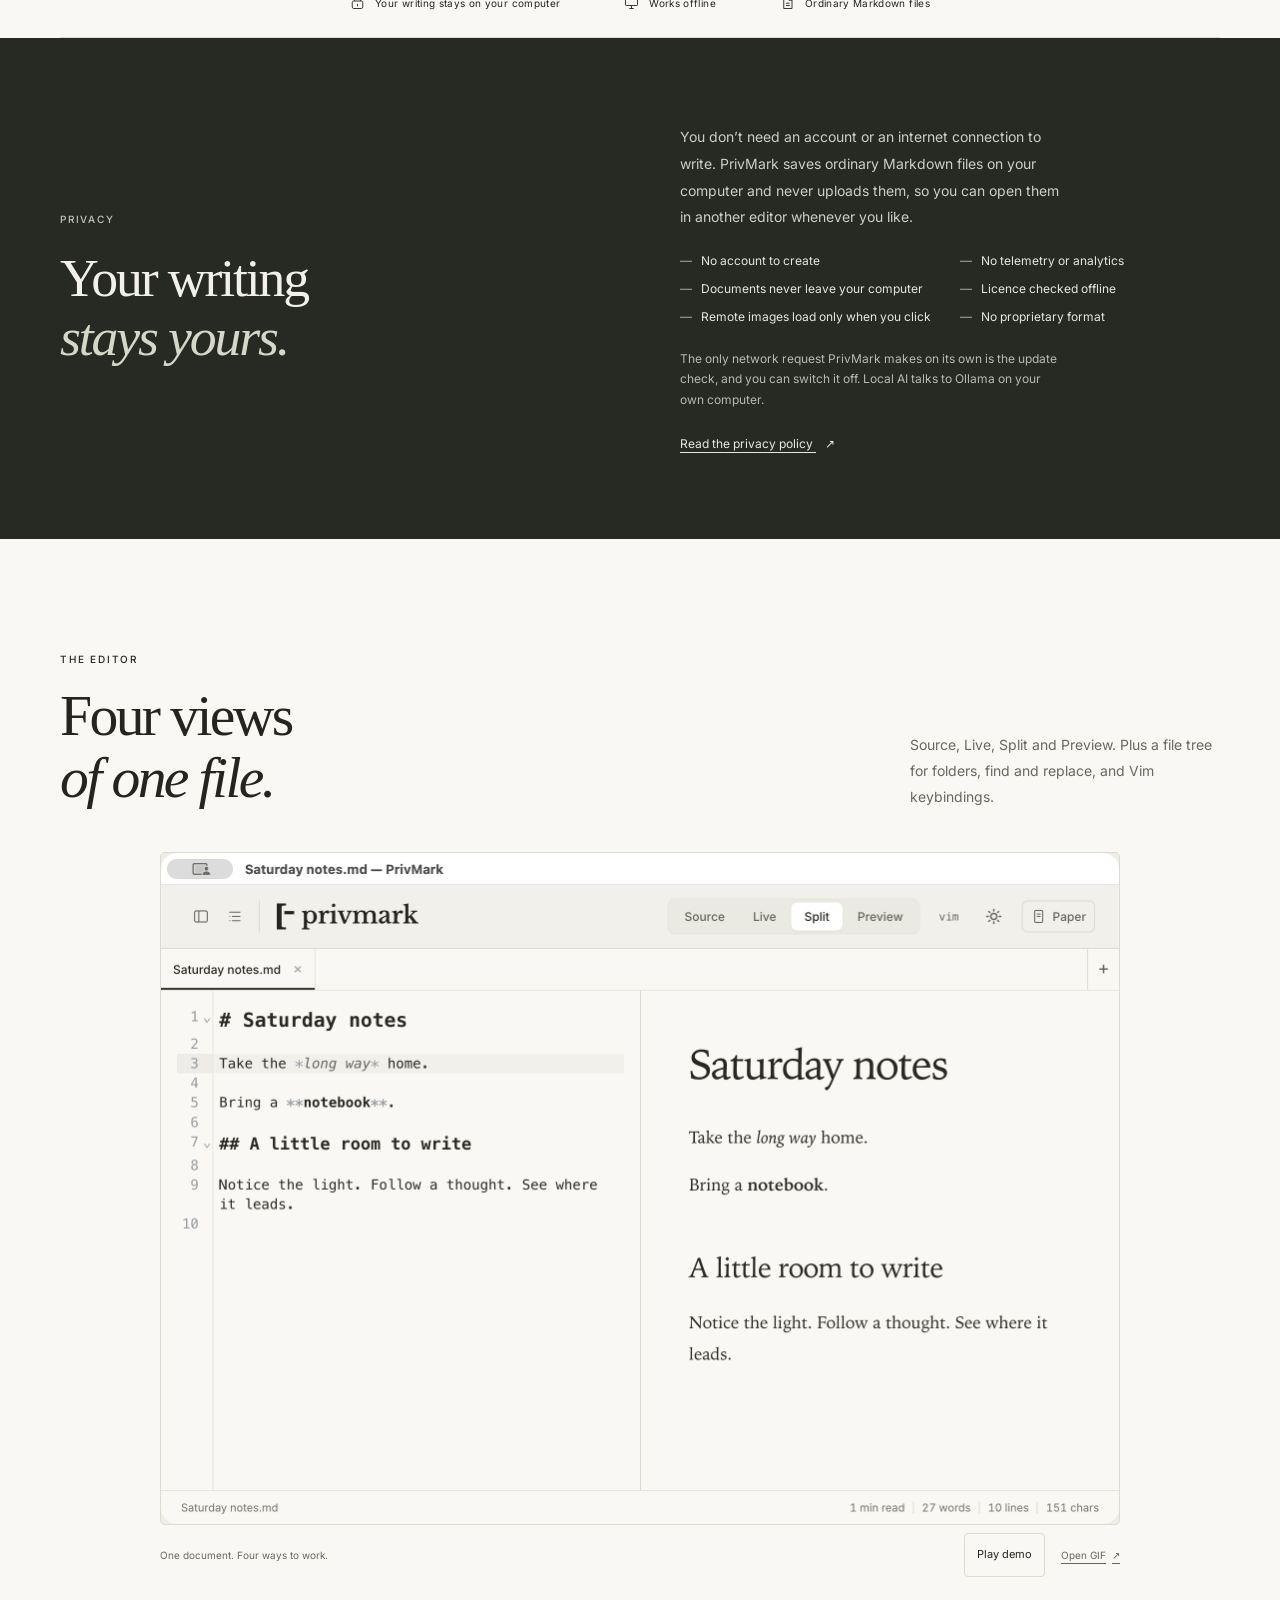
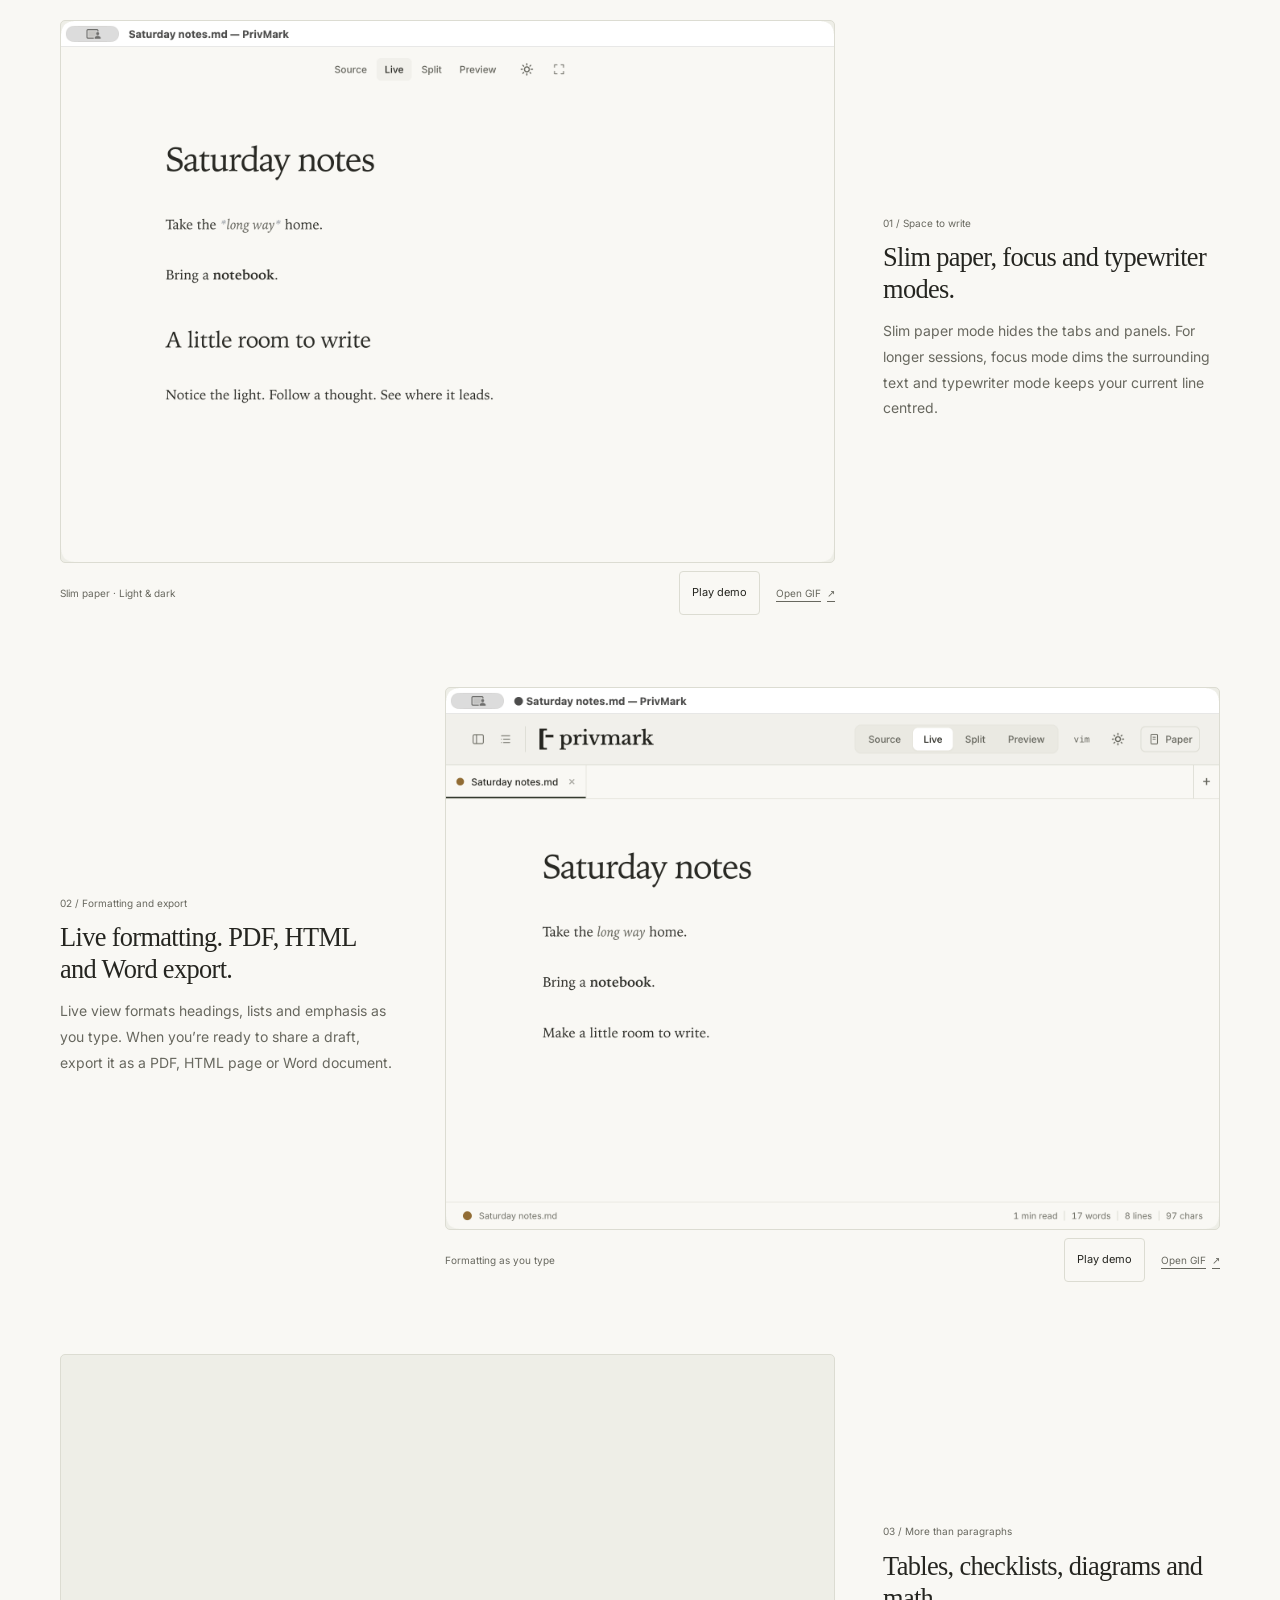
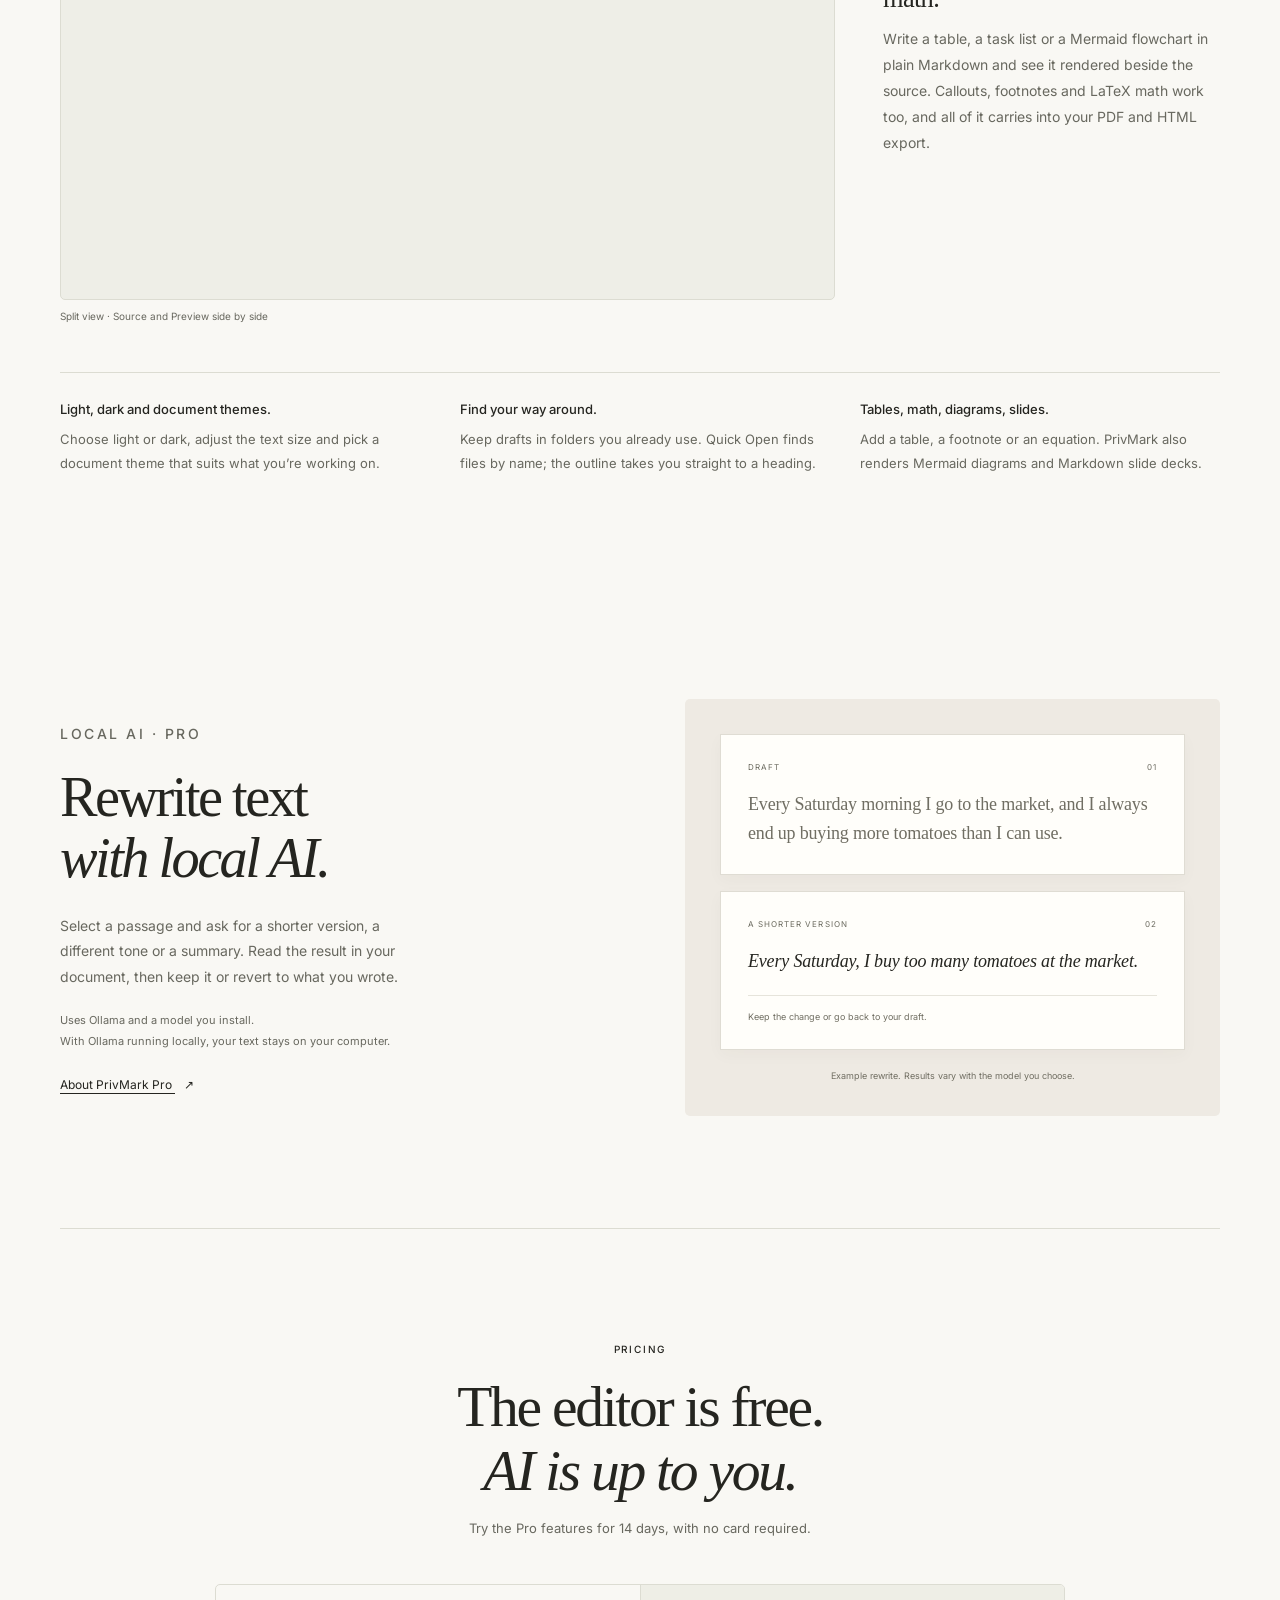
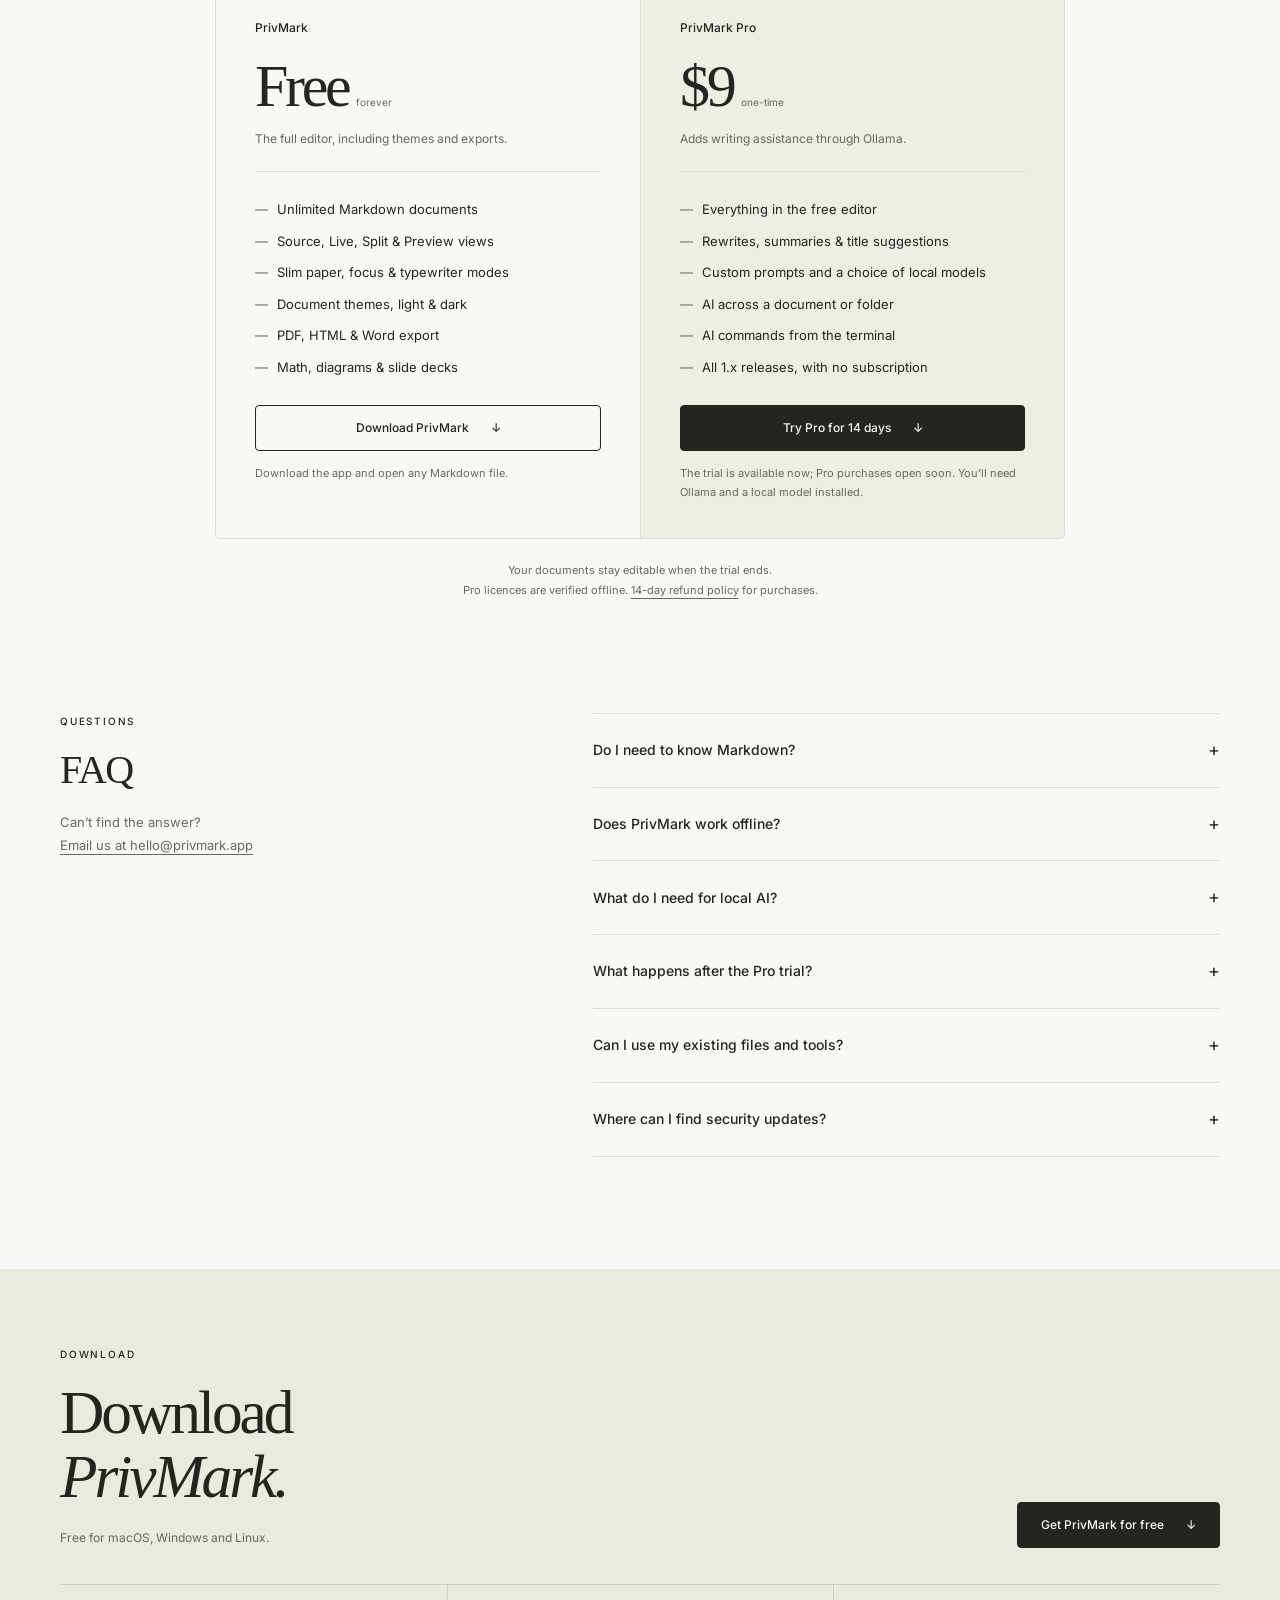
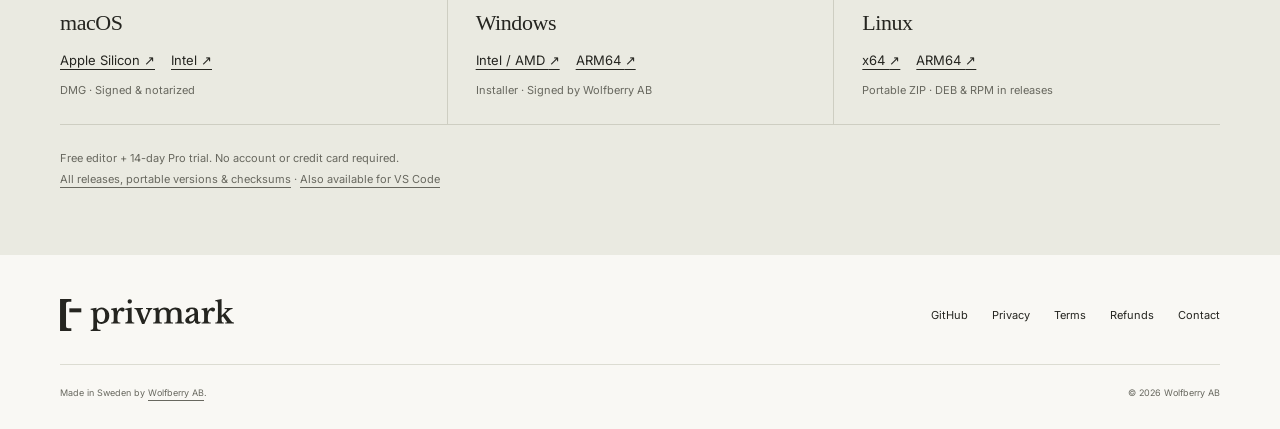
==== commit ad6245b9: "Sync public-repo from 9de272e841a1f8027adc3654e4cbee1a1bb8d469" ====
--- a/index.html
+++ b/index.html
@@ -299,24 +299,24 @@
           <div class="download-platform">
             <h3>macOS</h3>
             <ul>
-              <li><a href="https://github.com/wolfberry-ab/privmark/releases/download/v1.18.0/PrivMark-darwin-arm64-1.18.0.dmg" data-asset="mac-arm">Apple Silicon <span aria-hidden="true">↗</span></a></li>
-              <li><a href="https://github.com/wolfberry-ab/privmark/releases/download/v1.18.0/PrivMark-darwin-x64-1.18.0.dmg" data-asset="mac-intel">Intel <span aria-hidden="true">↗</span></a></li>
+              <li><a href="https://github.com/wolfberry-ab/privmark/releases/download/v1.19.0/PrivMark-darwin-arm64-1.19.0.dmg" data-asset="mac-arm">Apple Silicon <span aria-hidden="true">↗</span></a></li>
+              <li><a href="https://github.com/wolfberry-ab/privmark/releases/download/v1.19.0/PrivMark-darwin-x64-1.19.0.dmg" data-asset="mac-intel">Intel <span aria-hidden="true">↗</span></a></li>
             </ul>
             <p>DMG · Signed &amp; notarized</p>
           </div>
           <div class="download-platform">
             <h3>Windows</h3>
             <ul>
-              <li><a href="https://github.com/wolfberry-ab/privmark/releases/download/v1.18.0/PrivMark-Setup-1.18.0-x64.exe" data-asset="windows-x64">Intel / AMD <span aria-hidden="true">↗</span></a></li>
-              <li><a href="https://github.com/wolfberry-ab/privmark/releases/download/v1.18.0/PrivMark-Setup-1.18.0-arm64.exe" data-asset="windows-arm">ARM64 <span aria-hidden="true">↗</span></a></li>
+              <li><a href="https://github.com/wolfberry-ab/privmark/releases/download/v1.19.0/PrivMark-Setup-1.19.0-x64.exe" data-asset="windows-x64">Intel / AMD <span aria-hidden="true">↗</span></a></li>
+              <li><a href="https://github.com/wolfberry-ab/privmark/releases/download/v1.19.0/PrivMark-Setup-1.19.0-arm64.exe" data-asset="windows-arm">ARM64 <span aria-hidden="true">↗</span></a></li>
             </ul>
             <p>Installer · Signed by Wolfberry AB</p>
           </div>
           <div class="download-platform">
             <h3>Linux</h3>
             <ul>
-              <li><a href="https://github.com/wolfberry-ab/privmark/releases/download/v1.18.0/PrivMark-linux-x64-1.18.0.zip" data-asset="linux-x64">x64 <span aria-hidden="true">↗</span></a></li>
-              <li><a href="https://github.com/wolfberry-ab/privmark/releases/download/v1.18.0/PrivMark-linux-arm64-1.18.0.zip" data-asset="linux-arm">ARM64 <span aria-hidden="true">↗</span></a></li>
+              <li><a href="https://github.com/wolfberry-ab/privmark/releases/download/v1.19.0/PrivMark-linux-x64-1.19.0.zip" data-asset="linux-x64">x64 <span aria-hidden="true">↗</span></a></li>
+              <li><a href="https://github.com/wolfberry-ab/privmark/releases/download/v1.19.0/PrivMark-linux-arm64-1.19.0.zip" data-asset="linux-arm">ARM64 <span aria-hidden="true">↗</span></a></li>
             </ul>
             <p>Portable ZIP · DEB &amp; RPM in releases</p>
           </div>
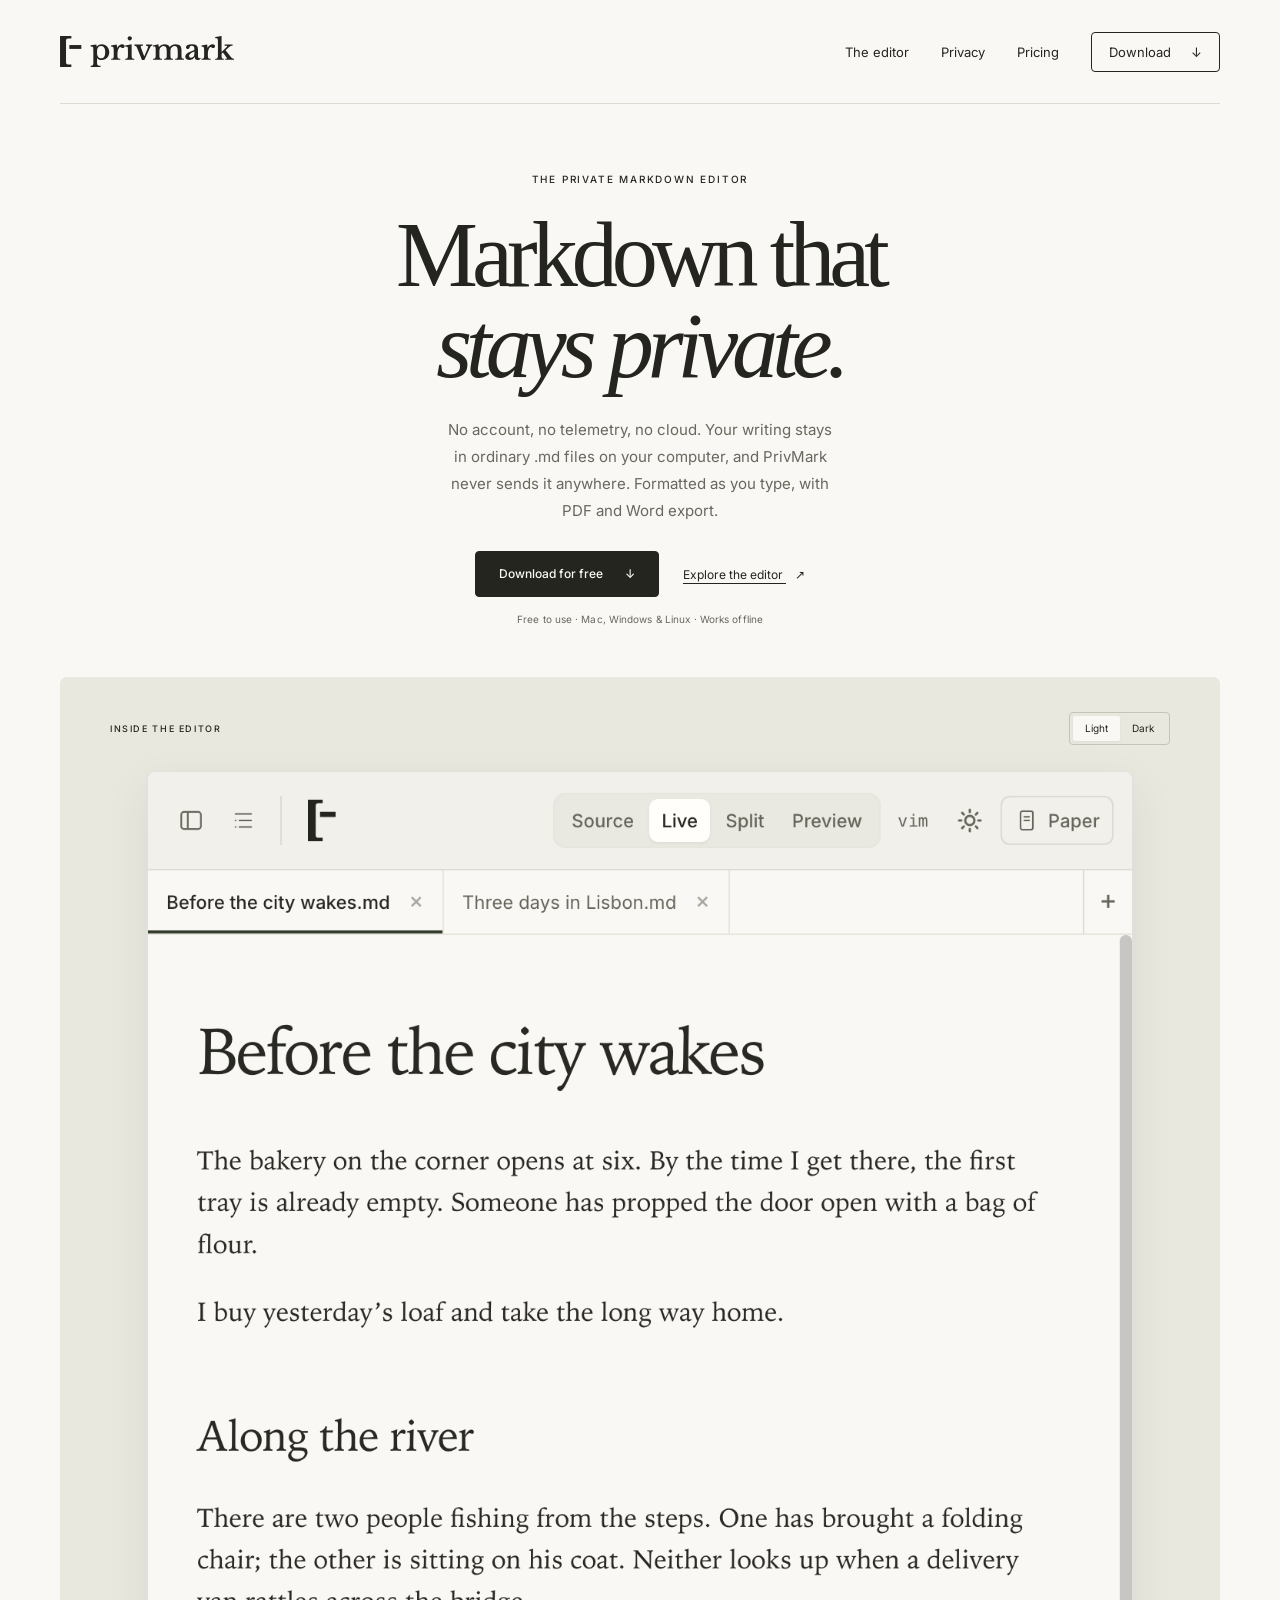
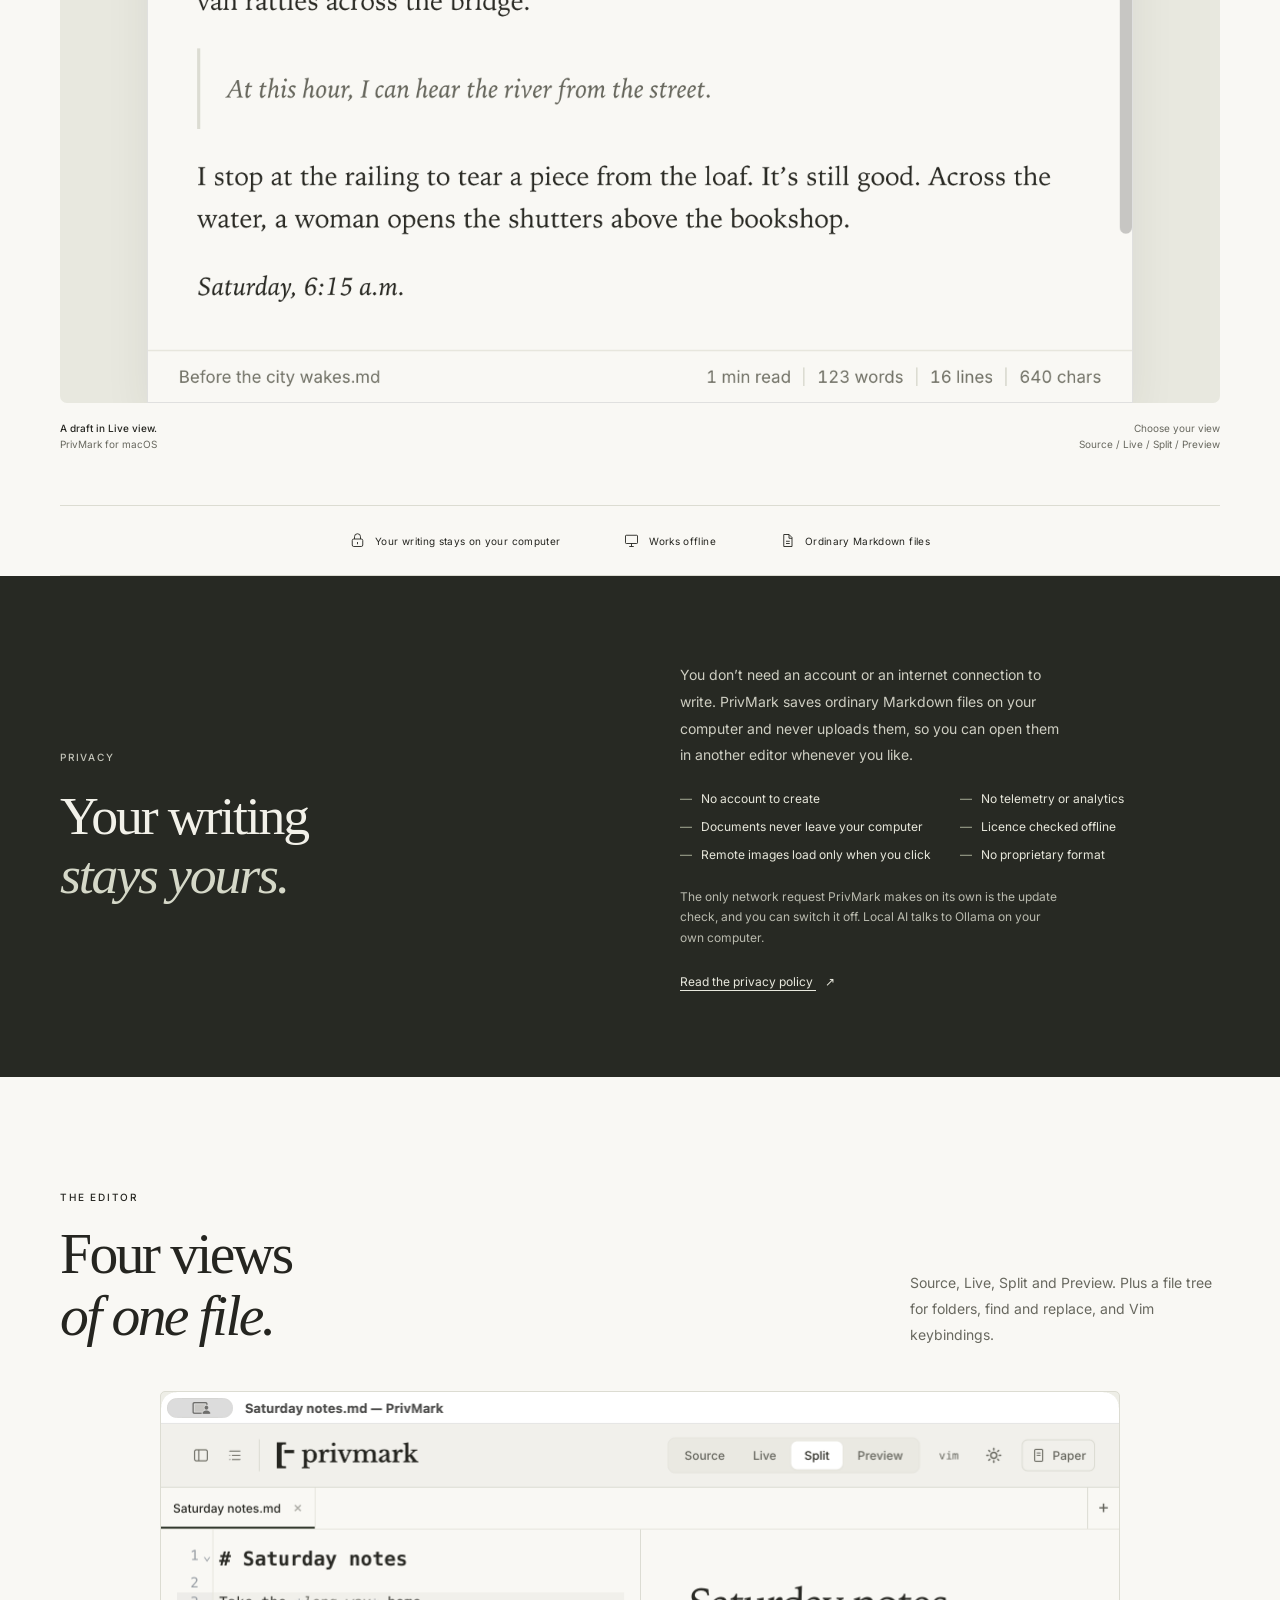
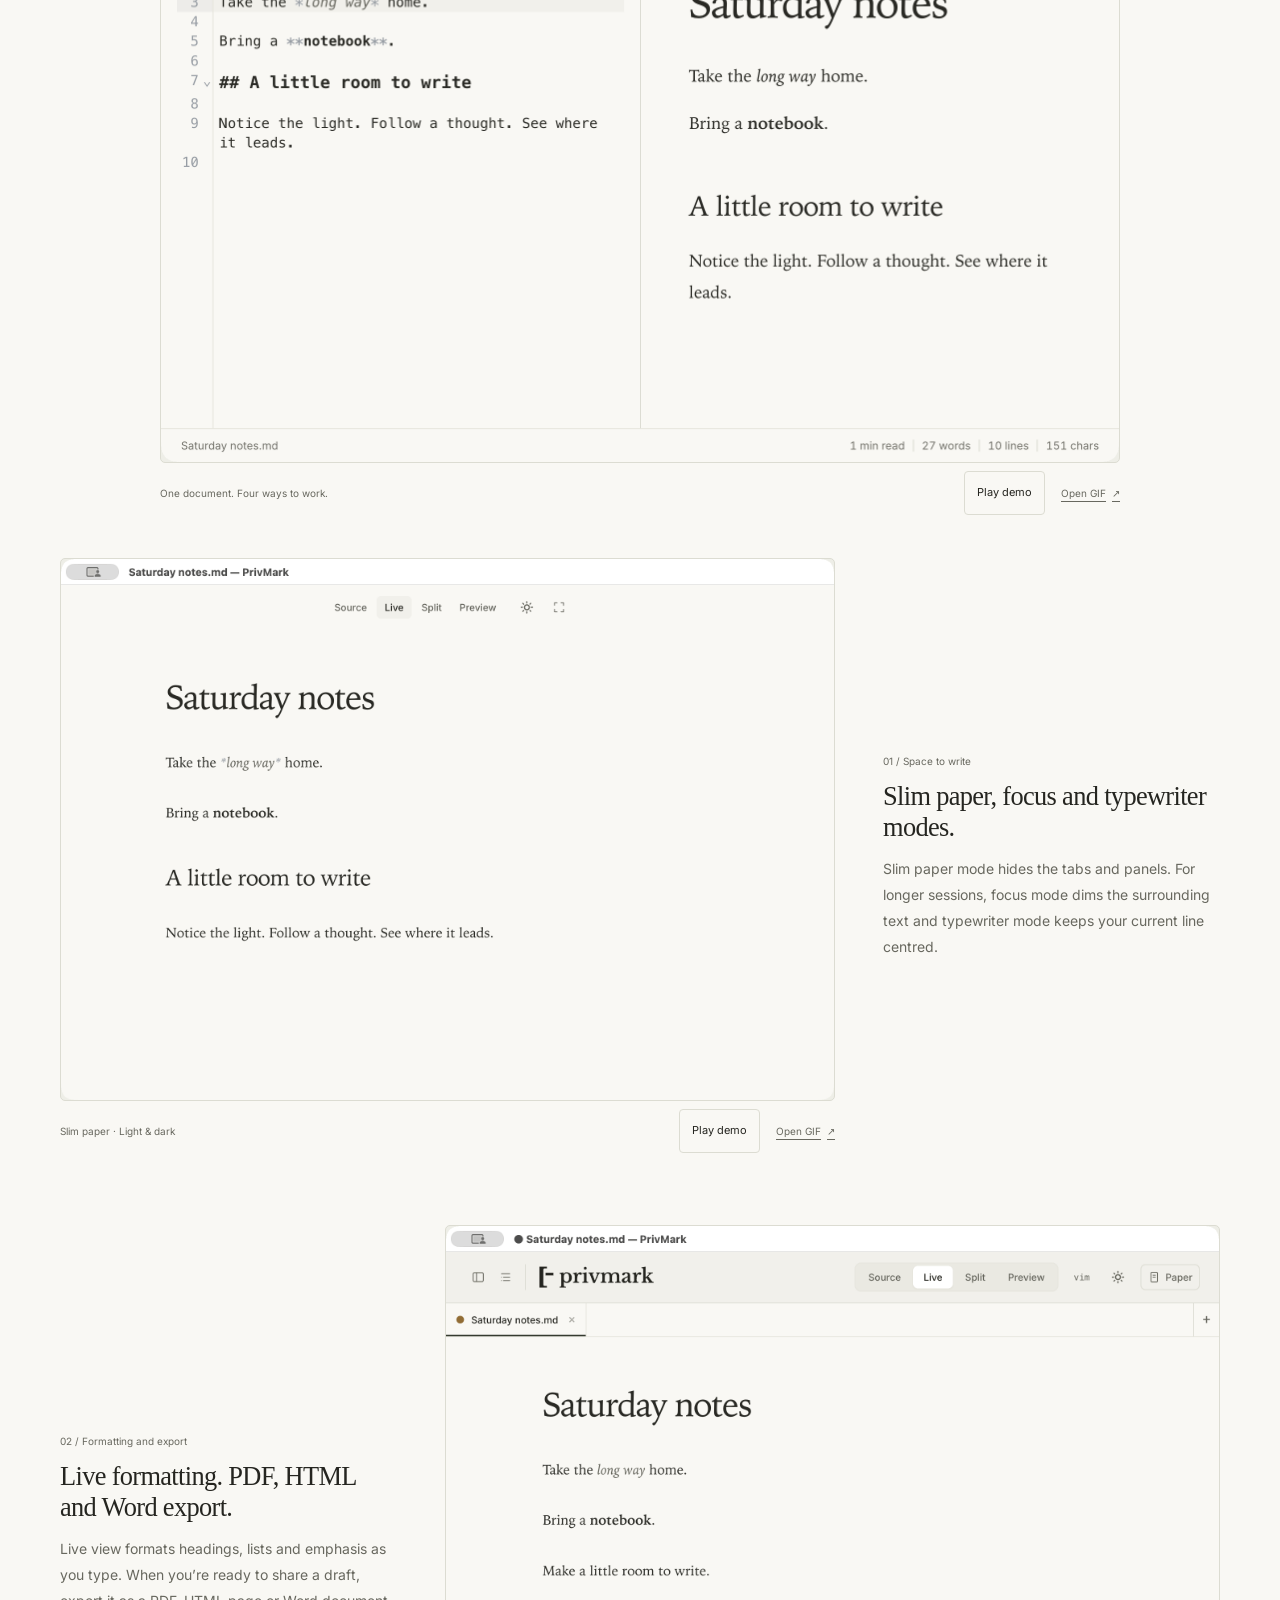
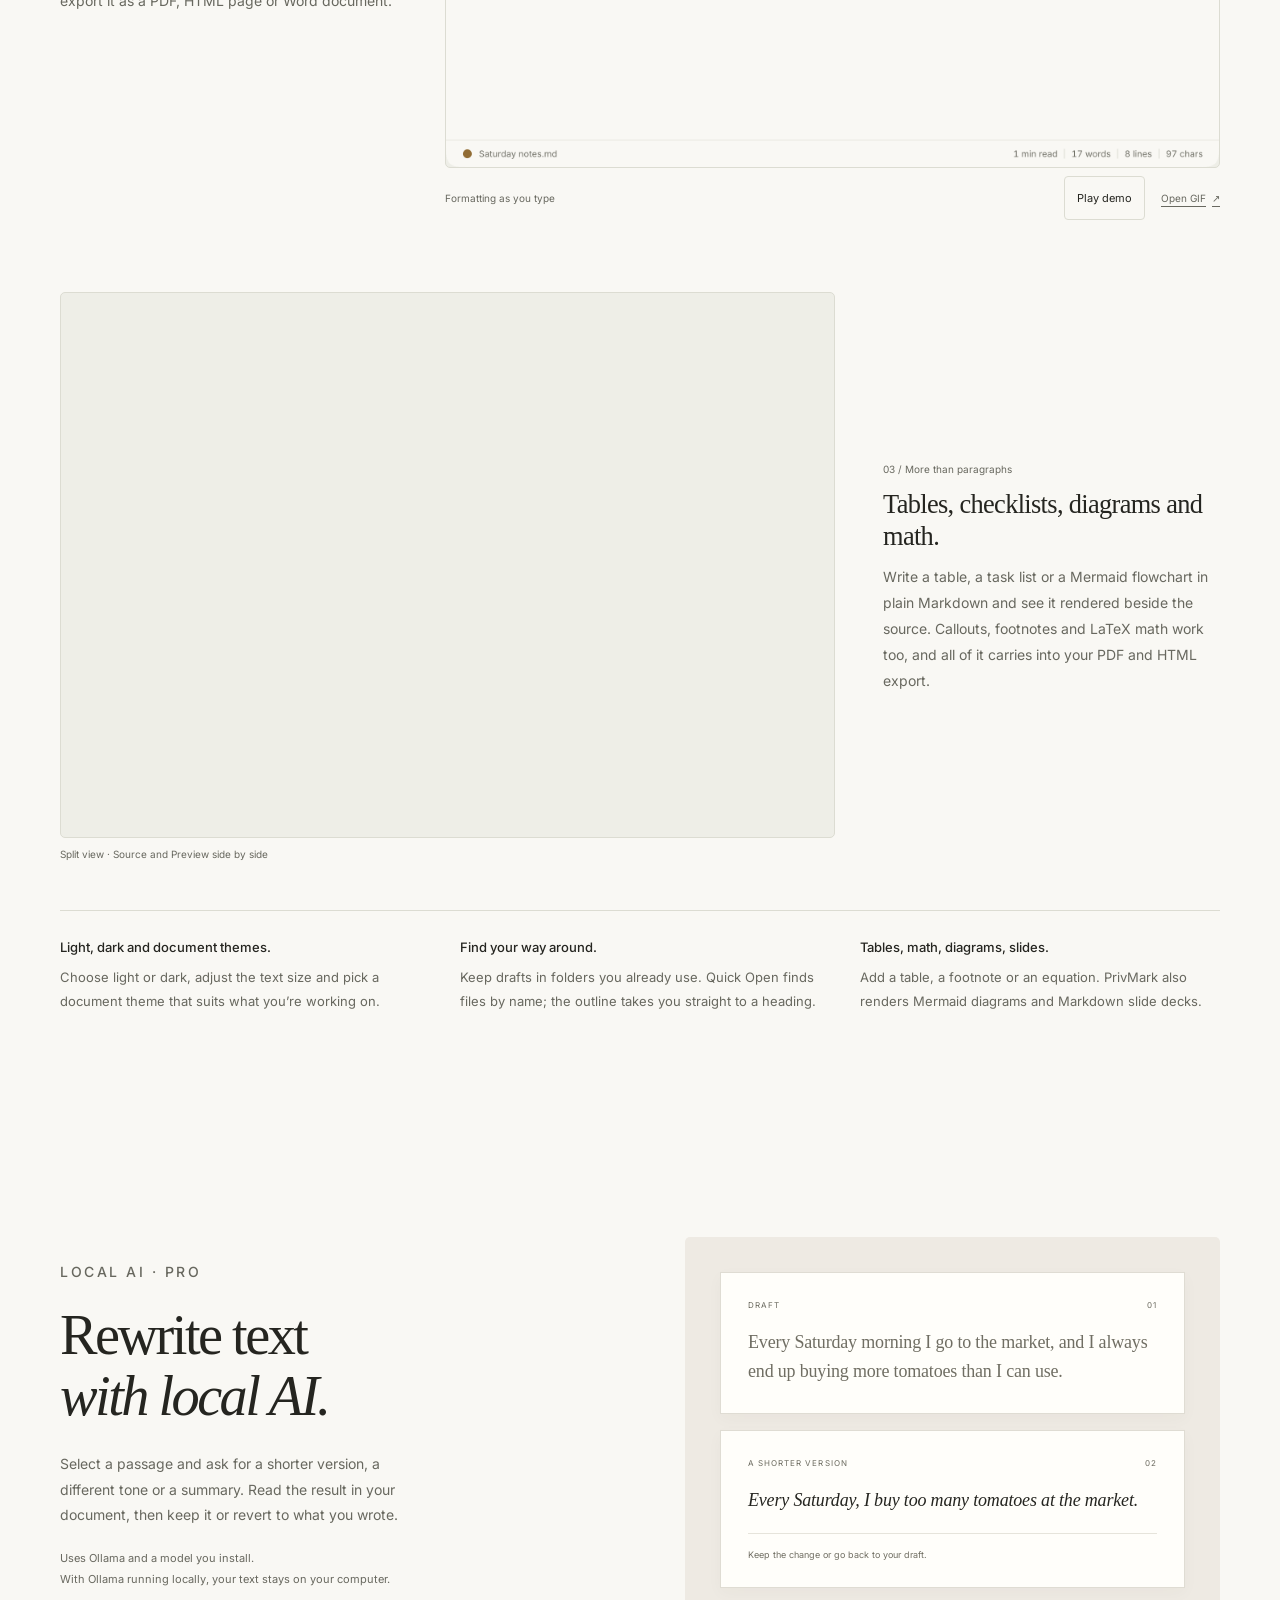
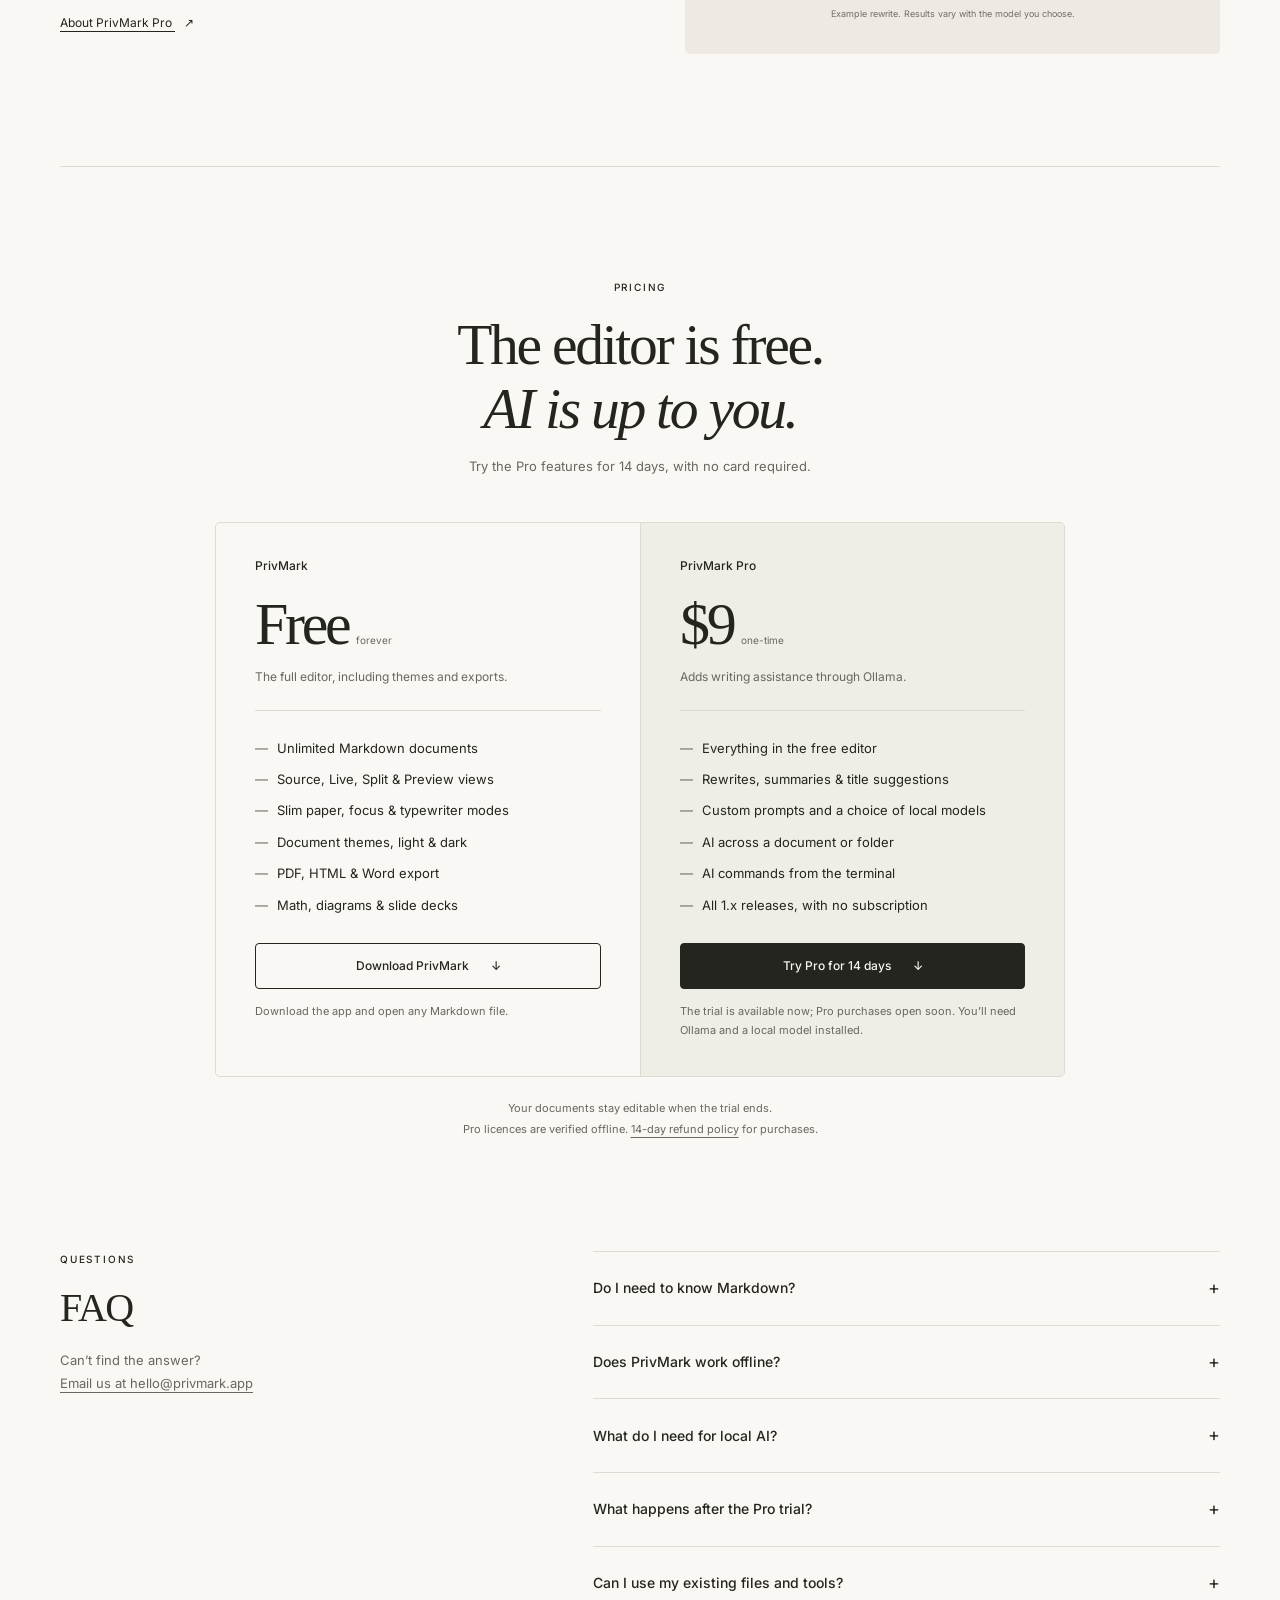
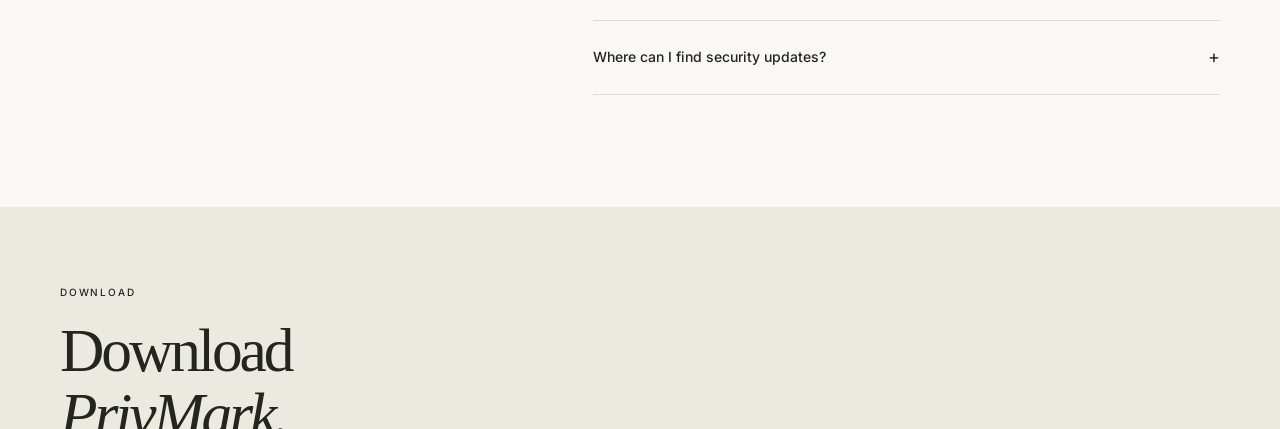
==== commit f6b77b09: "Sync public-repo from ec5e3475db50ee4fc98bce94ab3a0e44917675e5" ====
--- a/index.html
+++ b/index.html
@@ -299,24 +299,24 @@
           <div class="download-platform">
             <h3>macOS</h3>
             <ul>
-              <li><a href="https://github.com/wolfberry-ab/privmark/releases/download/v1.19.0/PrivMark-darwin-arm64-1.19.0.dmg" data-asset="mac-arm">Apple Silicon <span aria-hidden="true">↗</span></a></li>
-              <li><a href="https://github.com/wolfberry-ab/privmark/releases/download/v1.19.0/PrivMark-darwin-x64-1.19.0.dmg" data-asset="mac-intel">Intel <span aria-hidden="true">↗</span></a></li>
+              <li><a href="https://github.com/wolfberry-ab/privmark/releases/download/v1.20.2/PrivMark-darwin-arm64-1.20.2.dmg" data-asset="mac-arm">Apple Silicon <span aria-hidden="true">↗</span></a></li>
+              <li><a href="https://github.com/wolfberry-ab/privmark/releases/download/v1.20.2/PrivMark-darwin-x64-1.20.2.dmg" data-asset="mac-intel">Intel <span aria-hidden="true">↗</span></a></li>
             </ul>
             <p>DMG · Signed &amp; notarized</p>
           </div>
           <div class="download-platform">
             <h3>Windows</h3>
             <ul>
-              <li><a href="https://github.com/wolfberry-ab/privmark/releases/download/v1.19.0/PrivMark-Setup-1.19.0-x64.exe" data-asset="windows-x64">Intel / AMD <span aria-hidden="true">↗</span></a></li>
-              <li><a href="https://github.com/wolfberry-ab/privmark/releases/download/v1.19.0/PrivMark-Setup-1.19.0-arm64.exe" data-asset="windows-arm">ARM64 <span aria-hidden="true">↗</span></a></li>
+              <li><a href="https://github.com/wolfberry-ab/privmark/releases/download/v1.20.2/PrivMark-Setup-1.20.2-x64.exe" data-asset="windows-x64">Intel / AMD <span aria-hidden="true">↗</span></a></li>
+              <li><a href="https://github.com/wolfberry-ab/privmark/releases/download/v1.20.2/PrivMark-Setup-1.20.2-arm64.exe" data-asset="windows-arm">ARM64 <span aria-hidden="true">↗</span></a></li>
             </ul>
             <p>Installer · Signed by Wolfberry AB</p>
           </div>
           <div class="download-platform">
             <h3>Linux</h3>
             <ul>
-              <li><a href="https://github.com/wolfberry-ab/privmark/releases/download/v1.19.0/PrivMark-linux-x64-1.19.0.zip" data-asset="linux-x64">x64 <span aria-hidden="true">↗</span></a></li>
-              <li><a href="https://github.com/wolfberry-ab/privmark/releases/download/v1.19.0/PrivMark-linux-arm64-1.19.0.zip" data-asset="linux-arm">ARM64 <span aria-hidden="true">↗</span></a></li>
+              <li><a href="https://github.com/wolfberry-ab/privmark/releases/download/v1.20.2/PrivMark-linux-x64-1.20.2.zip" data-asset="linux-x64">x64 <span aria-hidden="true">↗</span></a></li>
+              <li><a href="https://github.com/wolfberry-ab/privmark/releases/download/v1.20.2/PrivMark-linux-arm64-1.20.2.zip" data-asset="linux-arm">ARM64 <span aria-hidden="true">↗</span></a></li>
             </ul>
             <p>Portable ZIP · DEB &amp; RPM in releases</p>
           </div>
